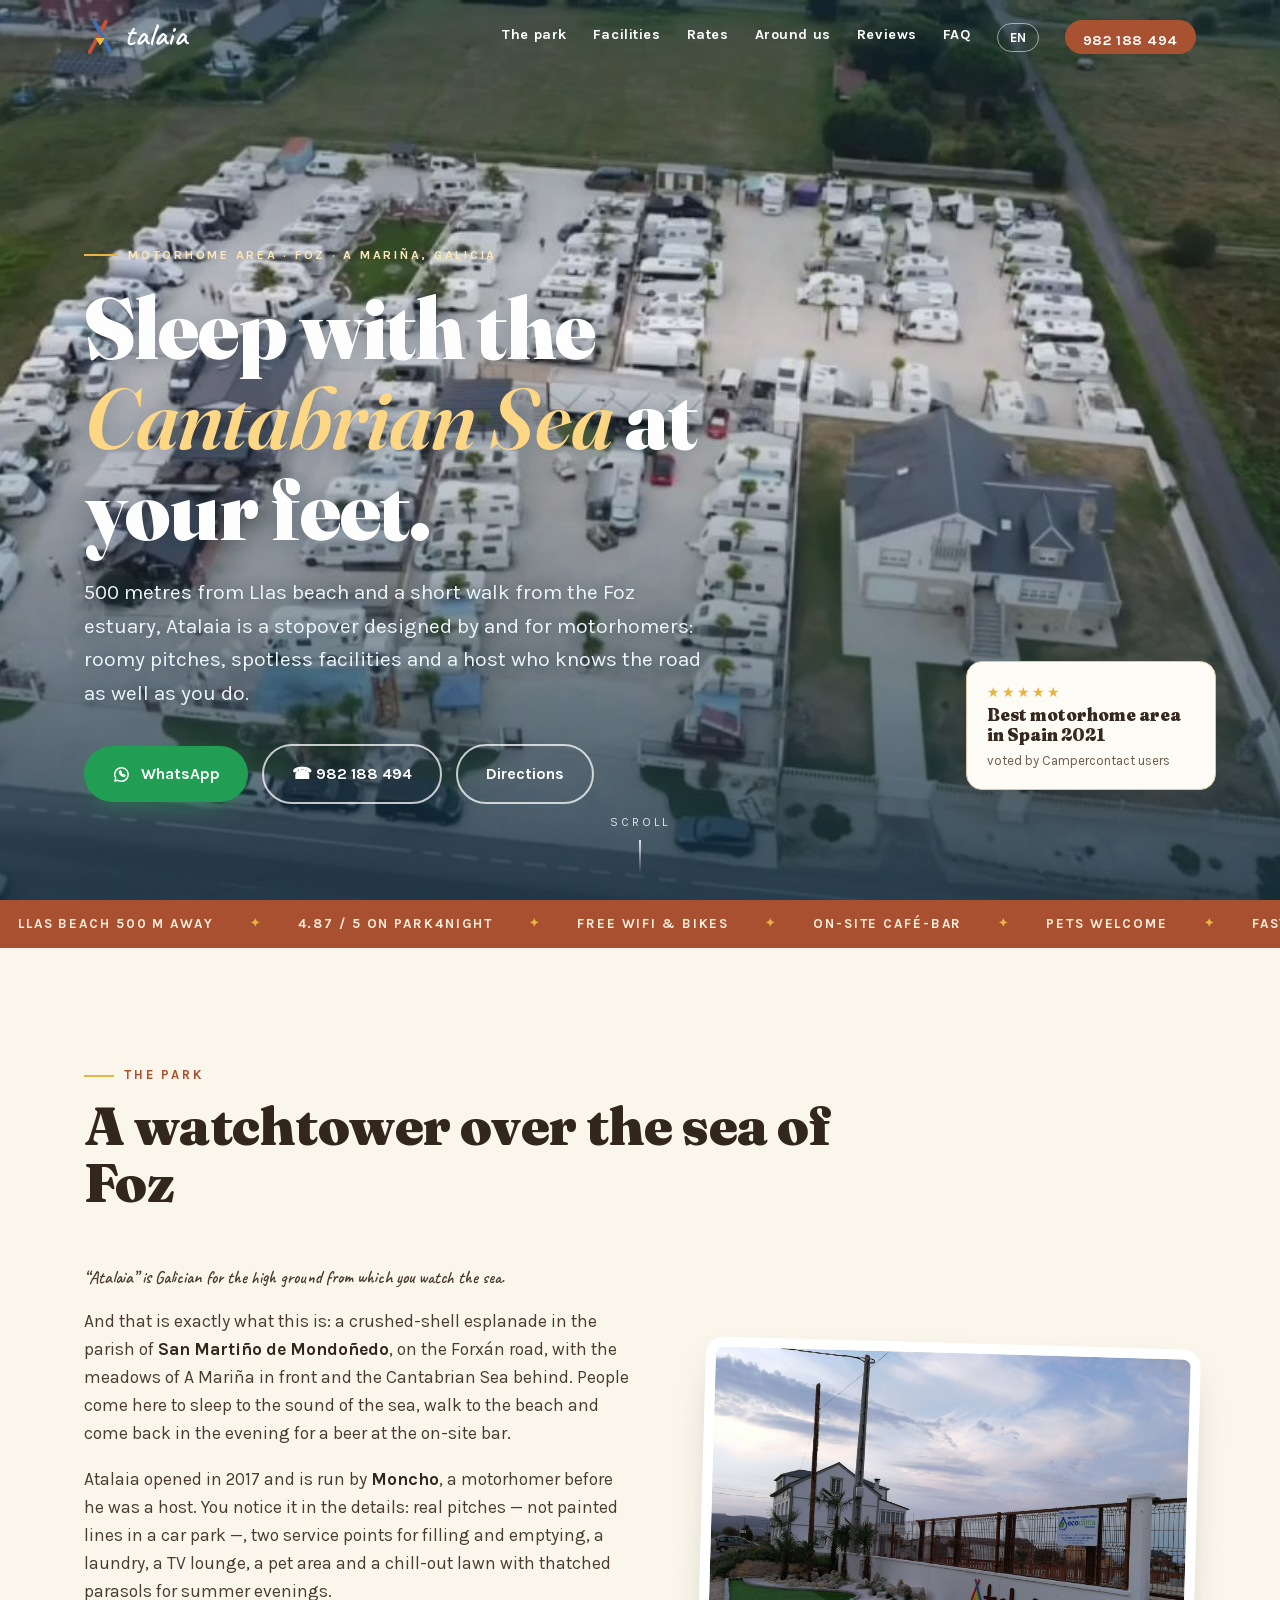
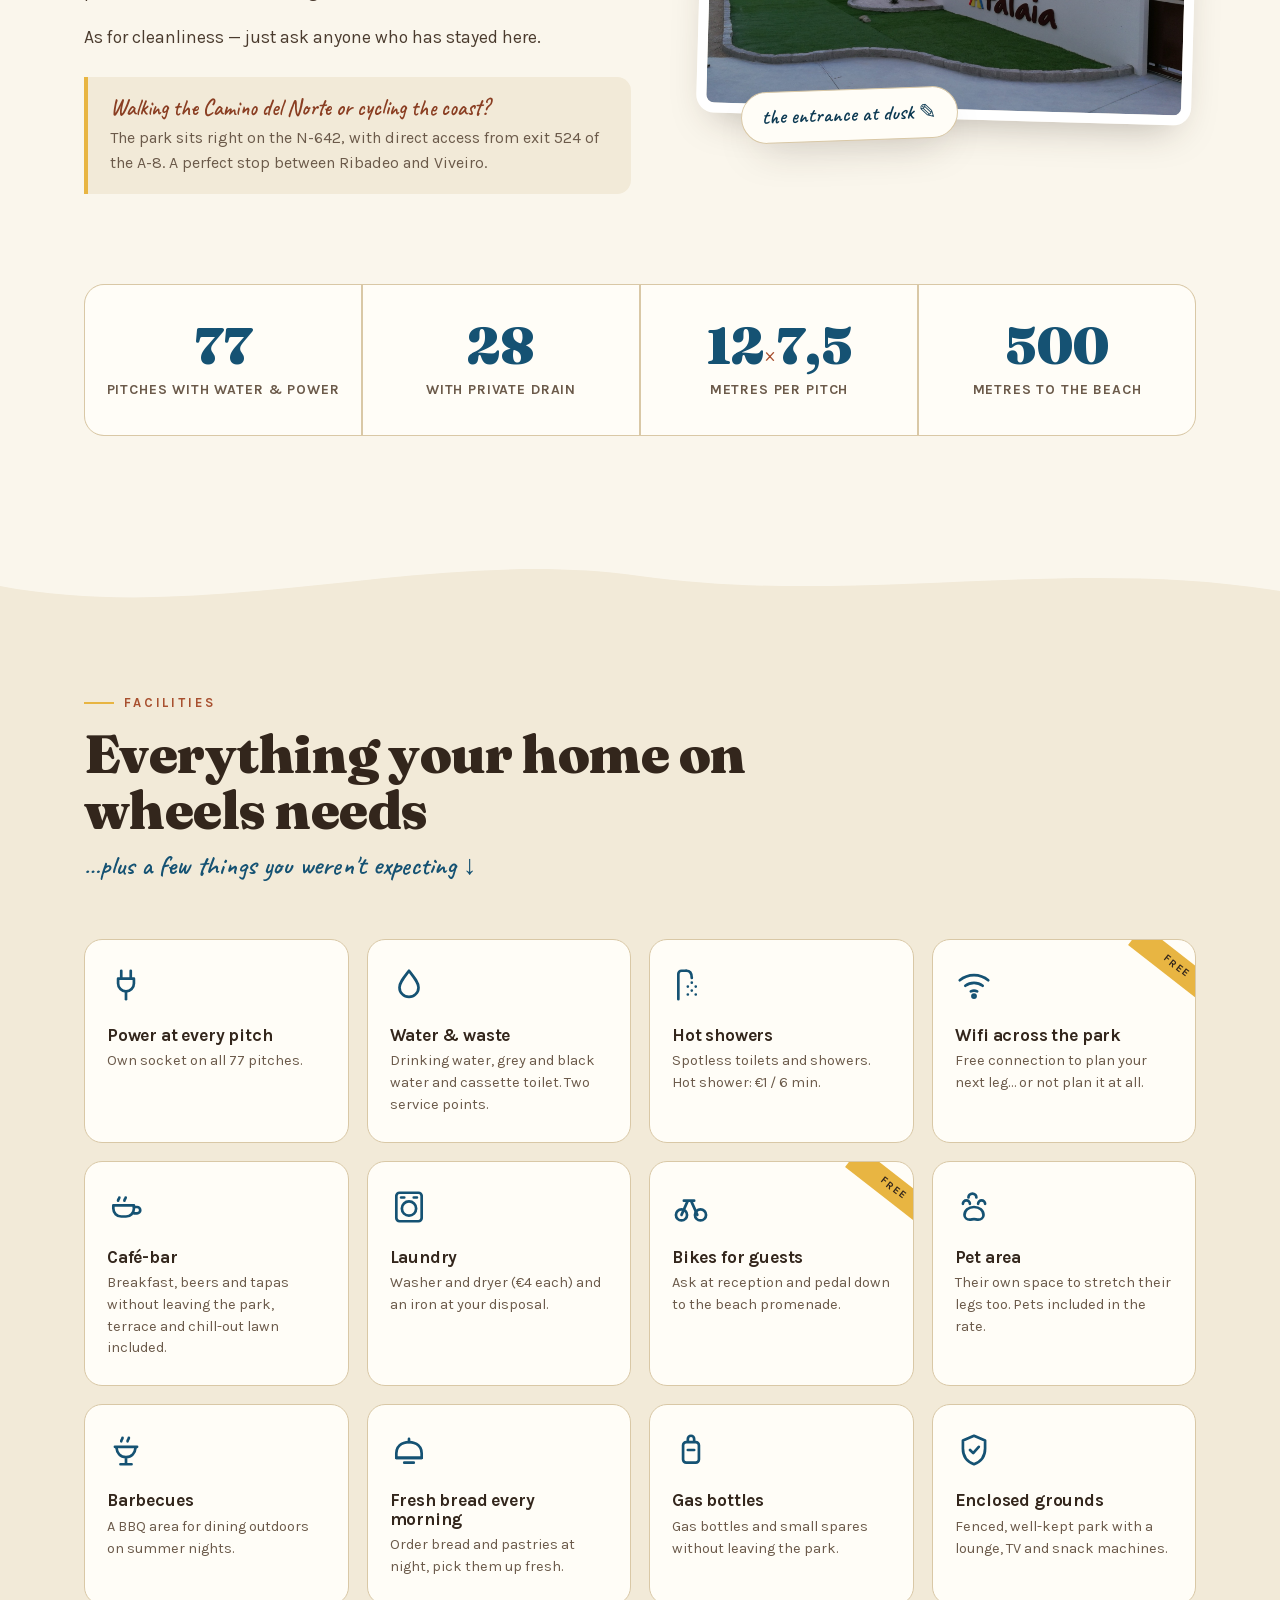
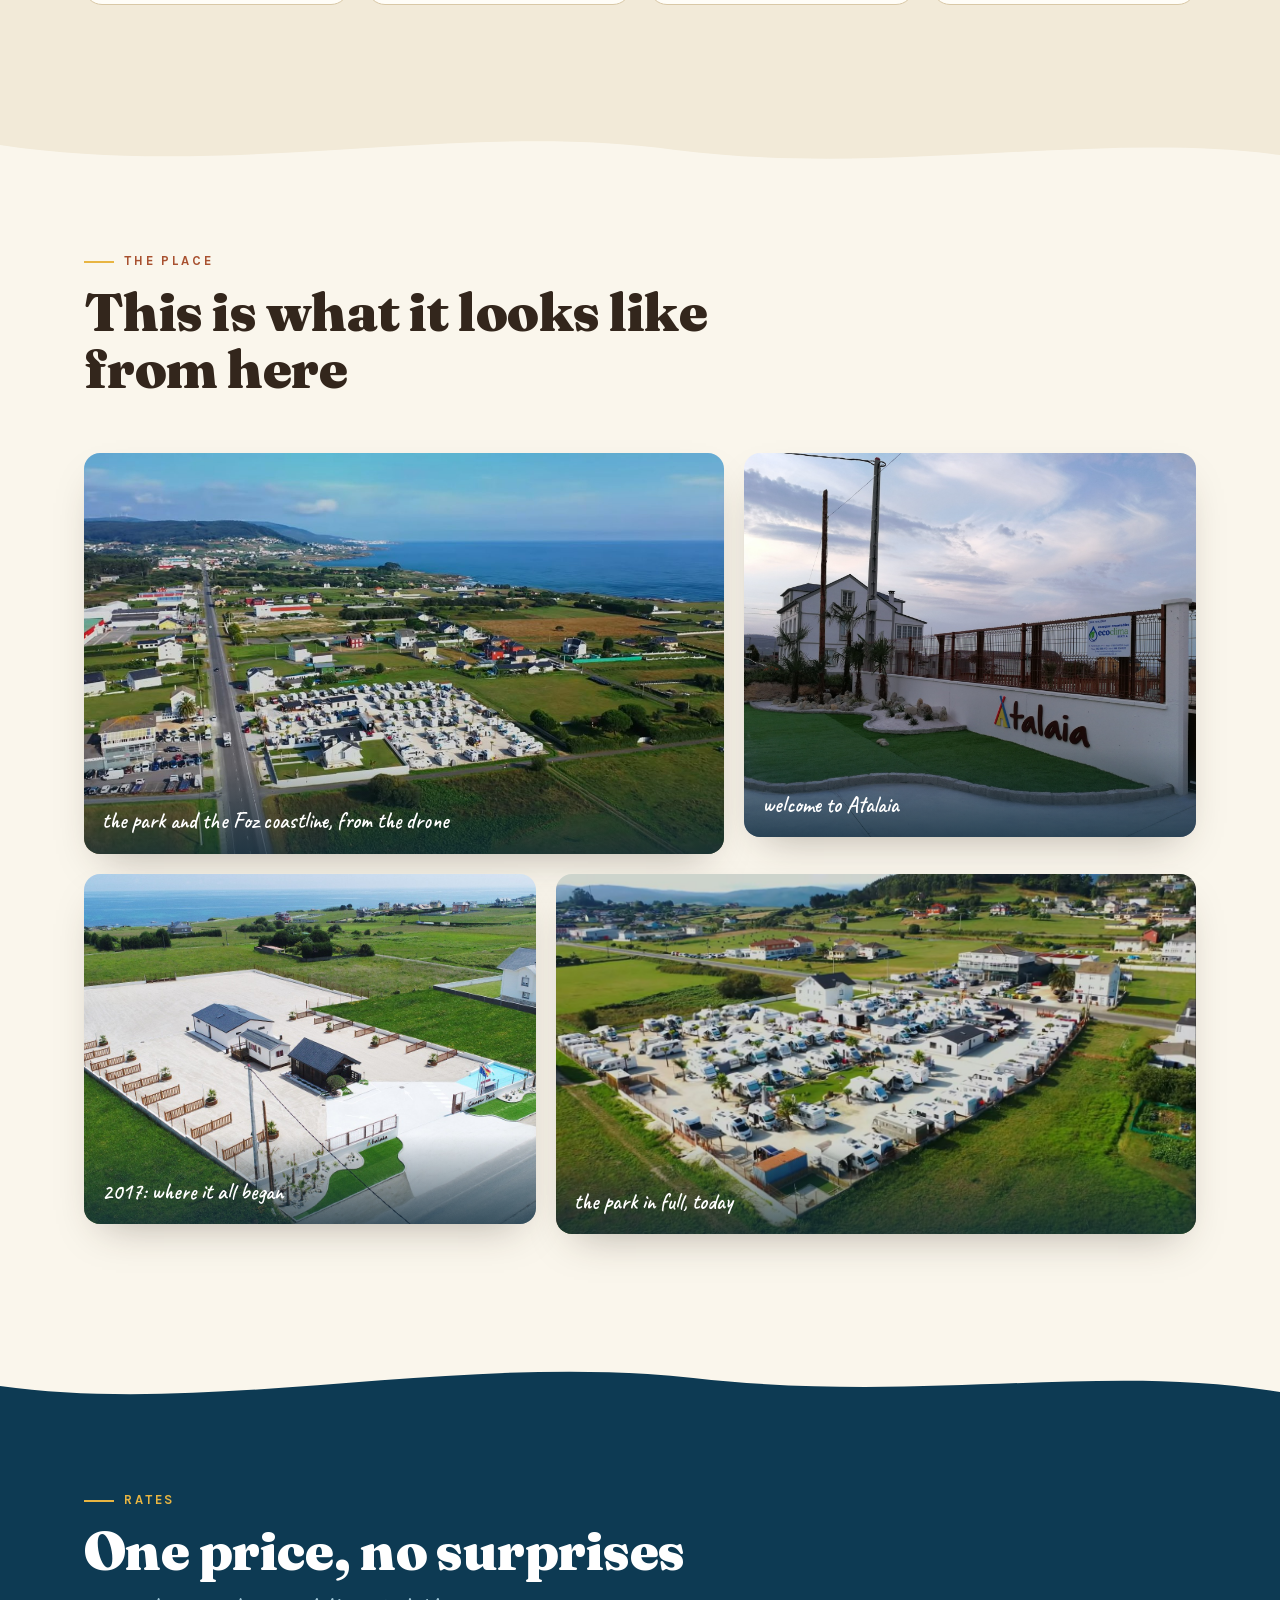
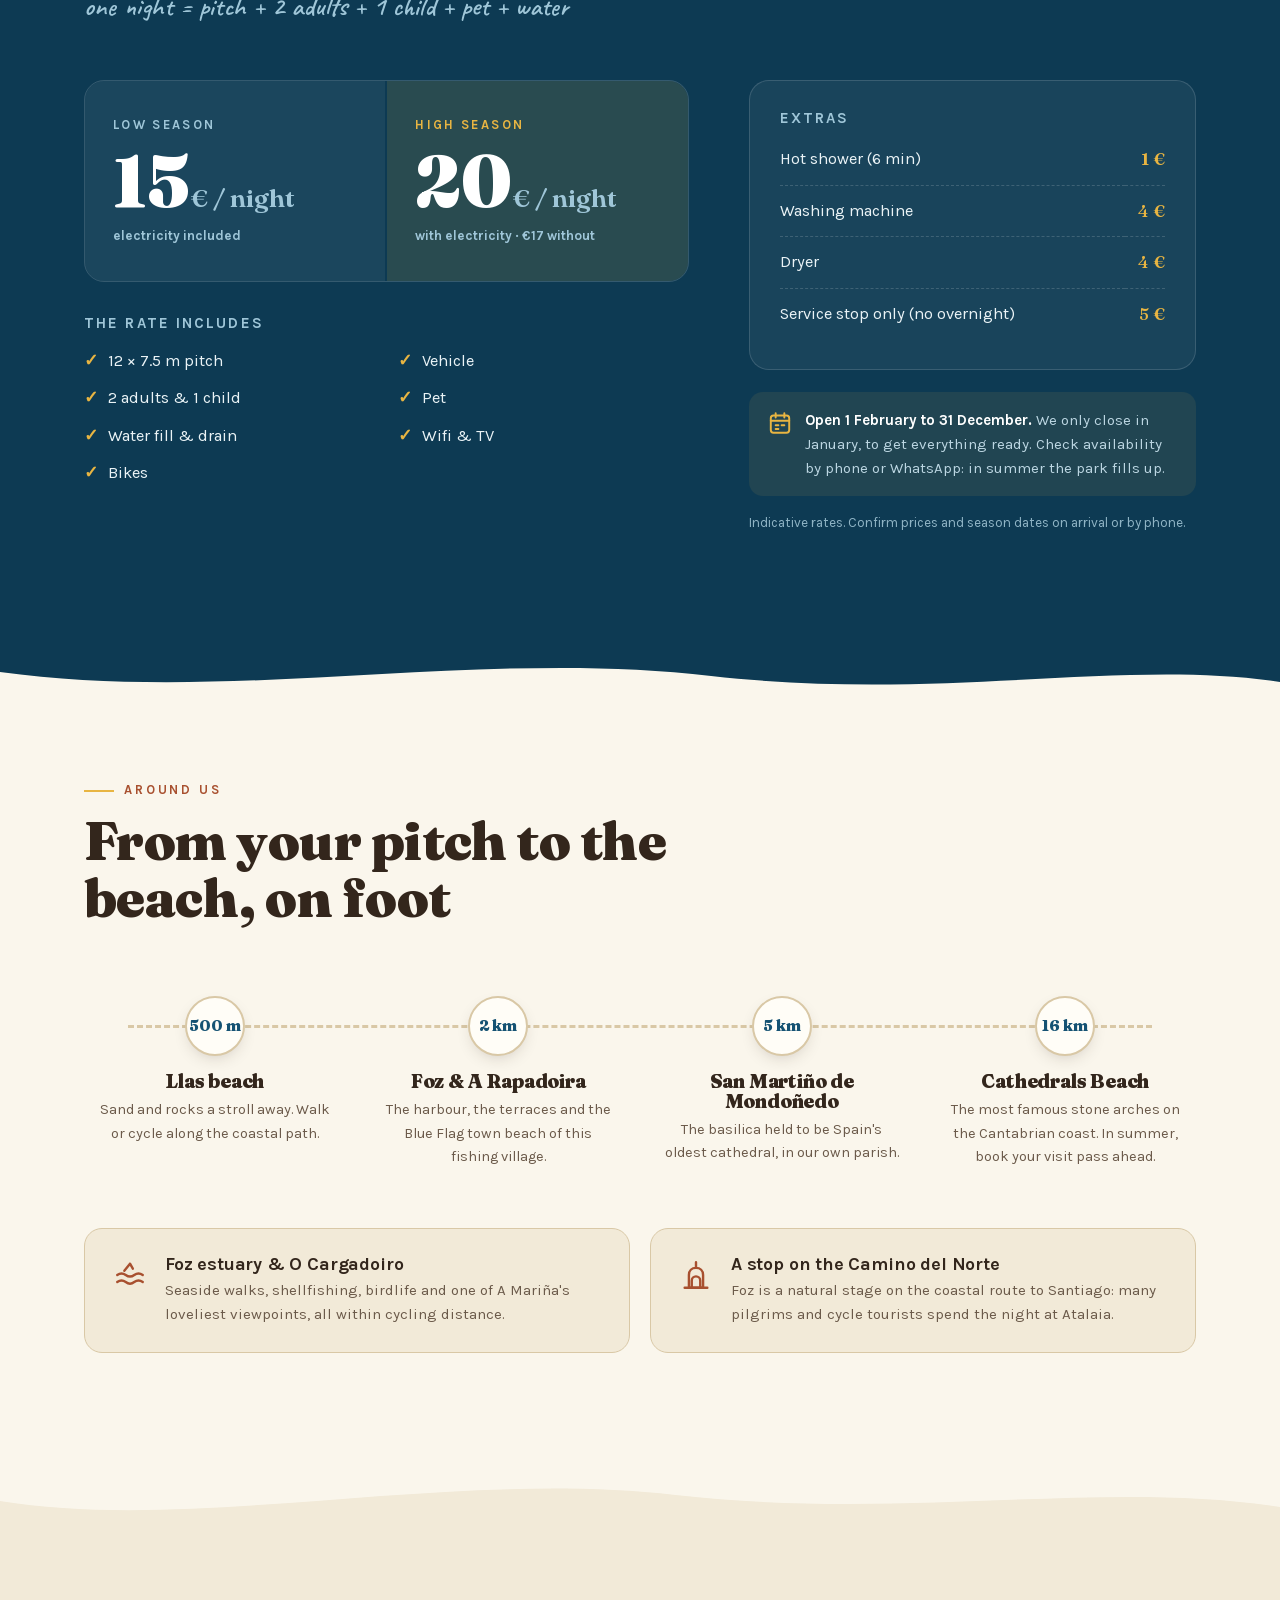
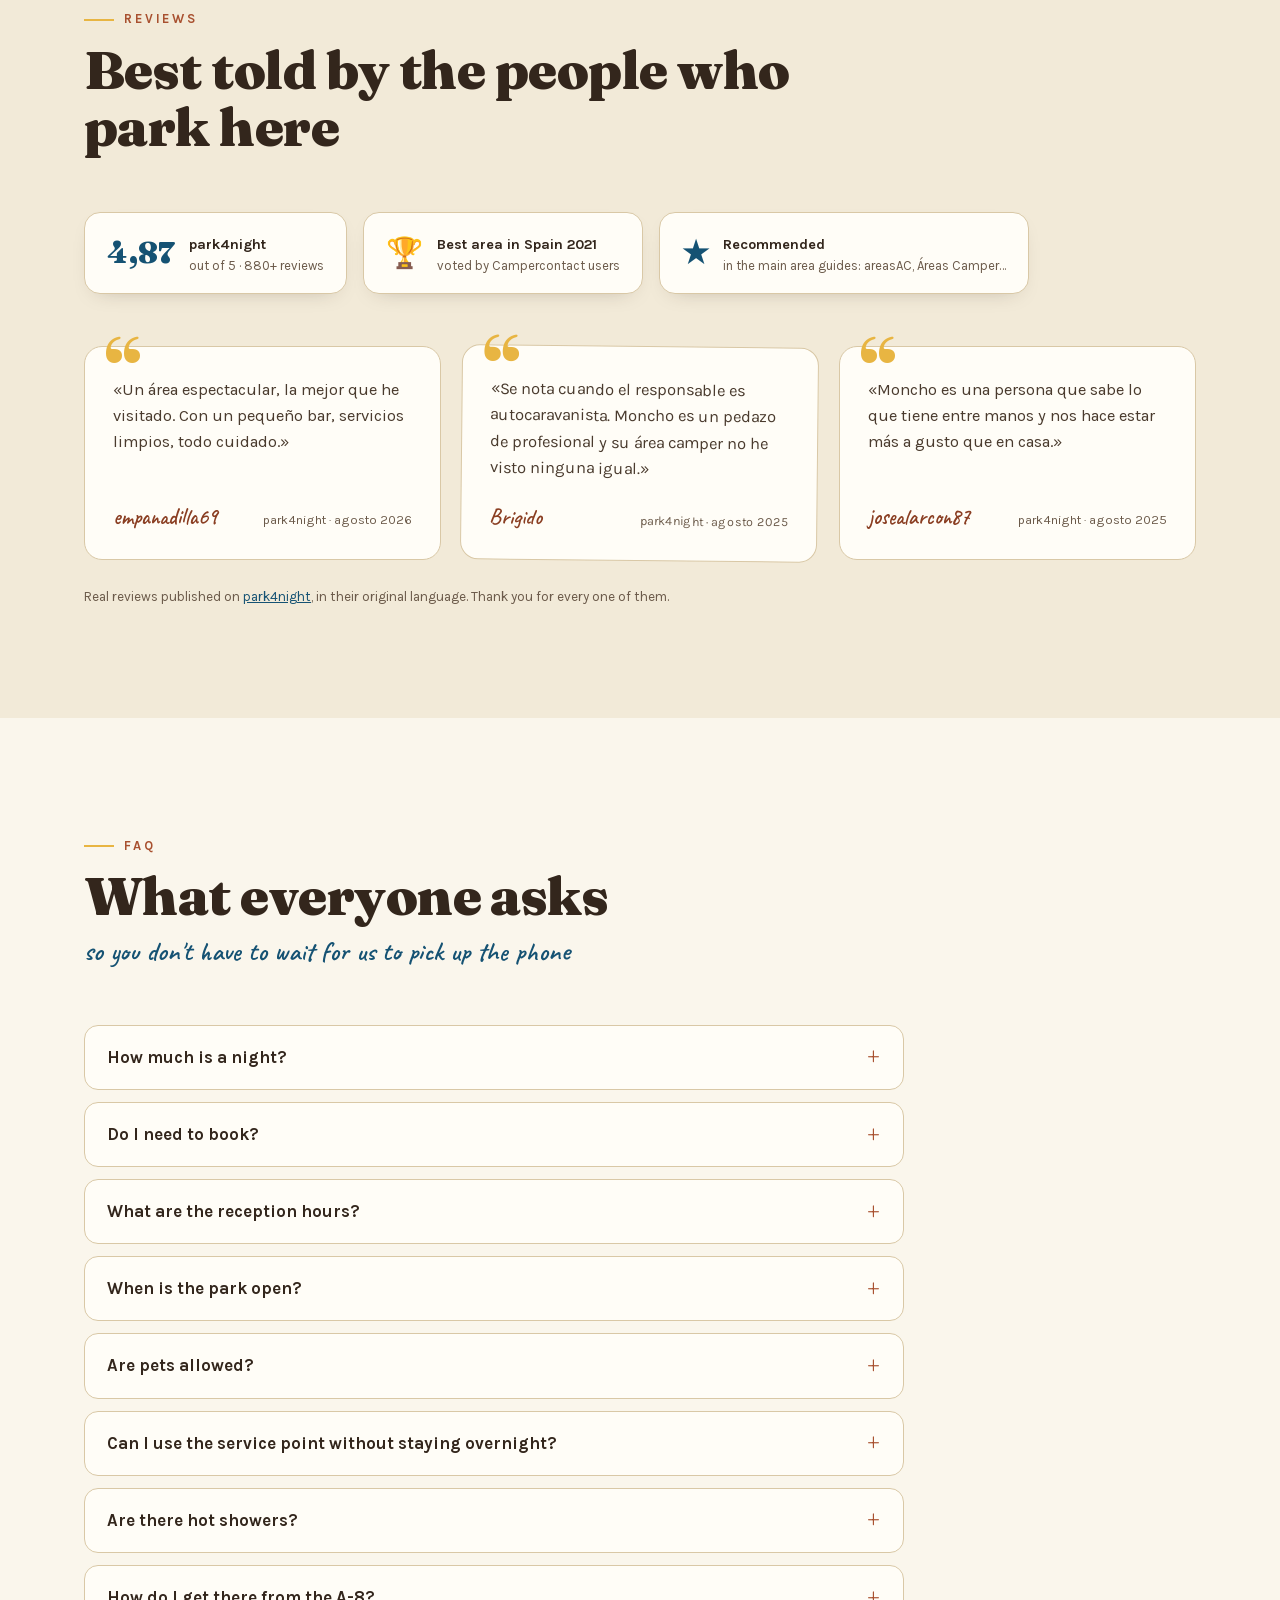
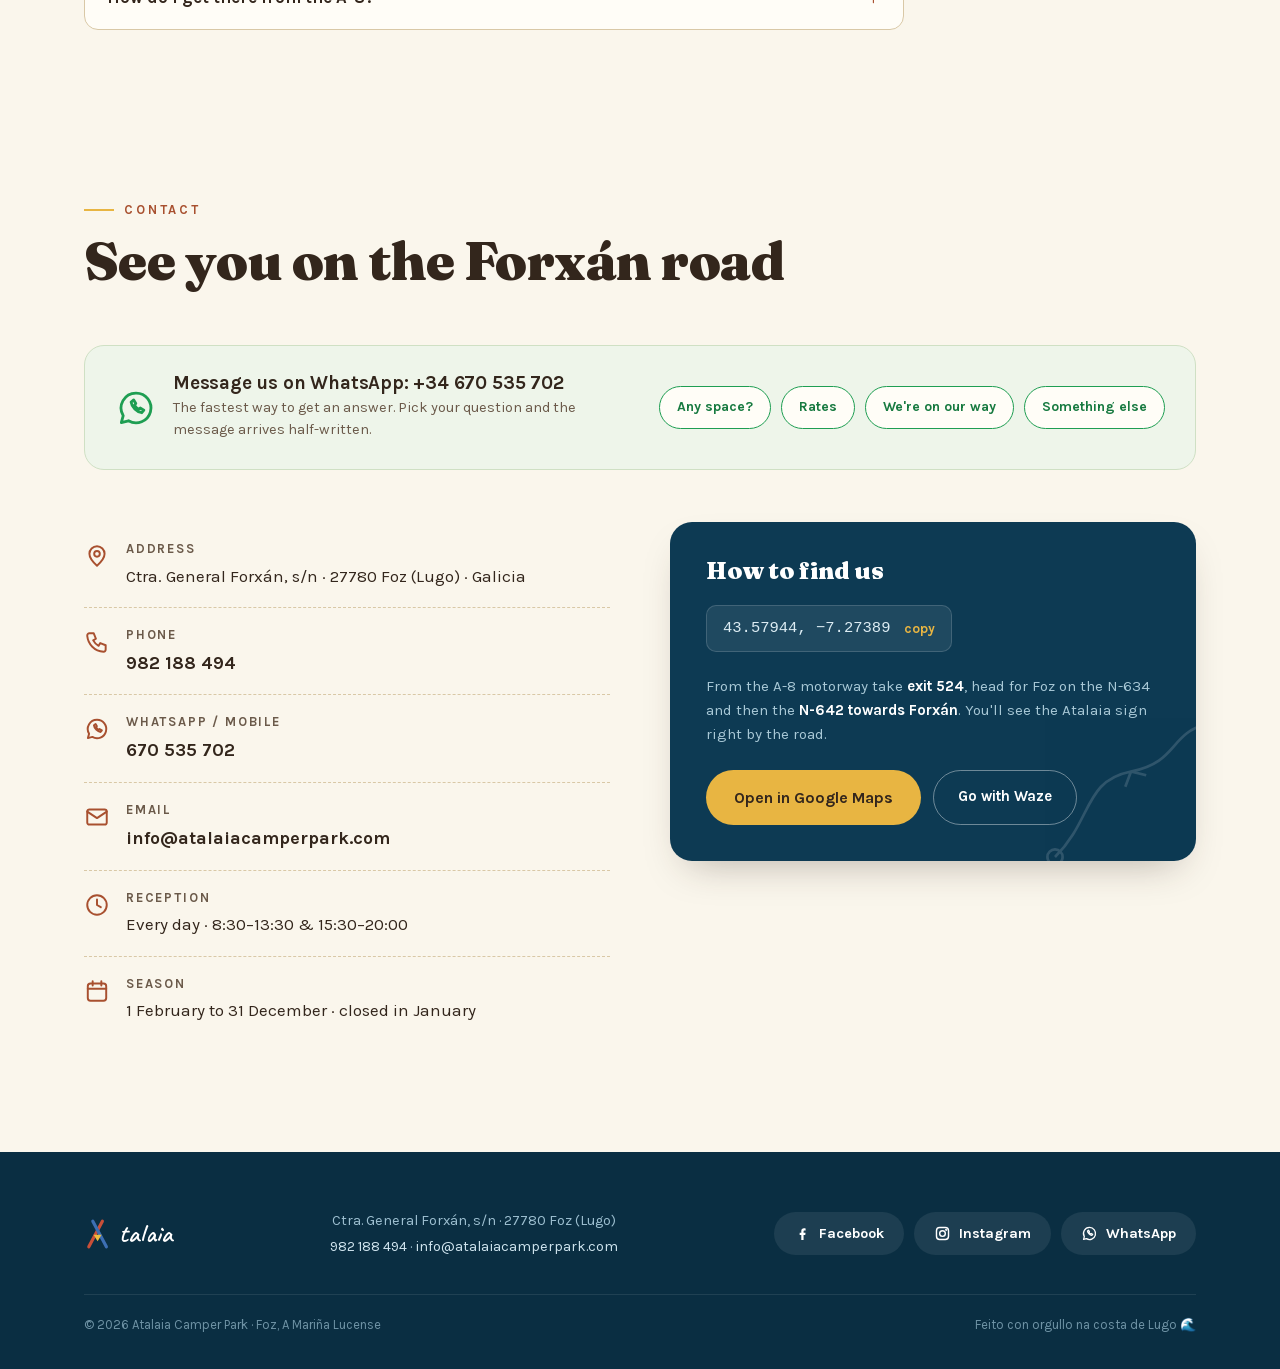
==== index.html @ 87e7c778 "Guarda anti-swap para capturas Co-Authored-By: Claude Fable 5 <noreply@anthropic.com>" ====
<!doctype html>
<html lang="es">
<head>
<meta charset="utf-8">
<meta name="robots" content="noindex, nofollow">
<meta name="viewport" content="width=device-width, initial-scale=1, viewport-fit=cover">
<title>Atalaia Camper Park · Área de autocaravanas en Foz (Lugo), Galicia</title>
<meta name="description" content="Área de autocaravanas a 500 m de la playa de Llas, en Foz (A Mariña, Lugo). 77 parcelas con agua y luz, wifi y bicis gratis, cafetería-bar, lavandería y mascotas bienvenidas. Desde 15 €/noche. Elegida mejor área de España 2021. Tel. 982 188 494 · WhatsApp 670 535 702.">
<link rel="canonical" href="https://atalaiacamperpark.com/">
<meta name="robots" content="index, follow, max-image-preview:large">
<meta name="theme-color" content="#0d3a53">
<meta name="geo.region" content="ES-LU">
<meta name="geo.placename" content="Foz, Lugo">
<meta name="geo.position" content="43.57944;-7.27389">
<meta name="ICBM" content="43.57944, -7.27389">
<meta property="og:url" content="https://atalaiacamperpark.com/">
<meta property="og:site_name" content="Atalaia Camper Park">
<meta property="og:locale" content="es_ES">
<meta property="og:title" content="Atalaia Camper Park · Área de autocaravanas en Foz, Galicia">
<meta property="og:description" content="Duerme con el Cantábrico a los pies. Playa de Llas a 500 m, parcelas amplias con agua y luz, cafetería-bar y anfitrión autocaravanista. Mejor área de España 2021.">
<meta property="og:image" content="https://atalaiacamperpark.com/img/area-costa.jpg">
<meta property="og:image:width" content="1600">
<meta property="og:image:height" content="738">
<meta property="og:type" content="website">
<meta name="twitter:card" content="summary_large_image">
<meta name="twitter:title" content="Atalaia Camper Park · Área de autocaravanas en Foz, Galicia">
<meta name="twitter:description" content="A 500 m de la playa de Llas. Mejor área de autocaravanas de España 2021. Desde 15 €/noche.">
<meta name="twitter:image" content="https://atalaiacamperpark.com/img/area-costa.jpg">
<link rel="preload" as="image" href="img/hero-foto.jpg" fetchpriority="high">
<link rel="icon" href='data:image/svg+xml,<svg xmlns="http://www.w3.org/2000/svg" viewBox="0 0 32 32"><path d="M6 28 L20 3" stroke="%23c94f38" stroke-width="3.4" stroke-linecap="round"/><path d="M26 28 L12 3" stroke="%233d6fb4" stroke-width="3.4" stroke-linecap="round"/><path d="M11.5 17 L20.5 17 L16 24 Z" fill="%23eebd3f"/></svg>'>
<link rel="stylesheet" href="fonts.css">
<script type="application/ld+json">
{
  "@context": "https://schema.org",
  "@graph": [
    {
      "@type": "Campground",
      "@id": "https://atalaiacamperpark.com/#campground",
      "name": "Atalaia Camper Park",
      "description": "Área de autocaravanas en Foz (Lugo), a 500 m de la playa de Llas. 77 parcelas con agua y electricidad, 28 con desagüe, cafetería-bar, lavandería, wifi y bicicletas gratis. Elegida mejor área de autocaravanas de España 2021 por los usuarios de Campercontact.",
      "telephone": "+34982188494",
      "email": "info@atalaiacamperpark.com",
      "url": "https://atalaiacamperpark.com/",
      "image": "https://atalaiacamperpark.com/img/area-costa.jpg",
      "priceRange": "15 € – 20 € / noche",
      "currenciesAccepted": "EUR",
      "foundingDate": "2017",
      "address": {
        "@type": "PostalAddress",
        "streetAddress": "Ctra. General Forxán, s/n",
        "addressLocality": "Foz",
        "addressRegion": "Lugo, Galicia",
        "postalCode": "27780",
        "addressCountry": "ES"
      },
      "geo": { "@type": "GeoCoordinates", "latitude": 43.57944, "longitude": -7.27389 },
      "hasMap": "https://www.google.com/maps/search/?api=1&query=43.57944,-7.27389",
      "sameAs": [
        "https://www.facebook.com/Atalaiacamperpark/",
        "https://www.instagram.com/atalaia_camper_park"
      ],
      "contactPoint": [
        { "@type": "ContactPoint", "telephone": "+34982188494", "contactType": "reservations", "availableLanguage": ["es", "gl"] },
        { "@type": "ContactPoint", "telephone": "+34670535702", "contactType": "customer service", "availableLanguage": ["es", "gl"] }
      ],
      "openingHoursSpecification": [
        { "@type": "OpeningHoursSpecification", "dayOfWeek": ["Monday","Tuesday","Wednesday","Thursday","Friday","Saturday","Sunday"], "opens": "08:30", "closes": "13:30" },
        { "@type": "OpeningHoursSpecification", "dayOfWeek": ["Monday","Tuesday","Wednesday","Thursday","Friday","Saturday","Sunday"], "opens": "15:30", "closes": "20:00" }
      ],
      "petsAllowed": true,
      "amenityFeature": [
        { "@type": "LocationFeatureSpecification", "name": "Electricidad en parcela", "value": true },
        { "@type": "LocationFeatureSpecification", "name": "Agua potable y vaciado de aguas grises y negras", "value": true },
        { "@type": "LocationFeatureSpecification", "name": "Duchas de agua caliente", "value": true },
        { "@type": "LocationFeatureSpecification", "name": "WiFi gratis", "value": true },
        { "@type": "LocationFeatureSpecification", "name": "Cafetería-bar", "value": true },
        { "@type": "LocationFeatureSpecification", "name": "Lavandería", "value": true },
        { "@type": "LocationFeatureSpecification", "name": "Bicicletas gratis", "value": true },
        { "@type": "LocationFeatureSpecification", "name": "Zona de mascotas", "value": true },
        { "@type": "LocationFeatureSpecification", "name": "Barbacoas", "value": true },
        { "@type": "LocationFeatureSpecification", "name": "Venta de gas", "value": true }
      ]
    },
    {
      "@type": "FAQPage",
      "@id": "https://atalaiacamperpark.com/#faq",
      "mainEntity": [
        {
          "@type": "Question",
          "name": "¿Cuánto cuesta la noche en Atalaia Camper Park?",
          "acceptedAnswer": { "@type": "Answer", "text": "15 € por noche en temporada baja, con electricidad incluida. En temporada alta, 17 € sin electricidad o 20 € con electricidad. El precio incluye parcela de 12 × 7,5 m, vehículo, 2 adultos, 1 niño, mascota, llenado y vaciado de aguas, wifi, TV y bicicletas." }
        },
        {
          "@type": "Question",
          "name": "¿Hace falta reservar?",
          "acceptedAnswer": { "@type": "Answer", "text": "Lo más rápido es consultar disponibilidad por WhatsApp (670 535 702) o por teléfono (982 188 494). En verano y puentes el área se llena." }
        },
        {
          "@type": "Question",
          "name": "¿Cuál es el horario de recepción?",
          "acceptedAnswer": { "@type": "Answer", "text": "Todos los días de 8:30 a 13:30 y de 15:30 a 20:00." }
        },
        {
          "@type": "Question",
          "name": "¿Cuándo está abierto el área?",
          "acceptedAnswer": { "@type": "Answer", "text": "Del 1 de febrero al 31 de diciembre. Solo cierra en enero." }
        },
        {
          "@type": "Question",
          "name": "¿Se admiten mascotas?",
          "acceptedAnswer": { "@type": "Answer", "text": "Sí. La mascota está incluida en la tarifa y el área cuenta con una zona propia para ellas." }
        },
        {
          "@type": "Question",
          "name": "¿Puedo llenar y vaciar aguas sin quedarme a dormir?",
          "acceptedAnswer": { "@type": "Answer", "text": "Sí, el cambio de aguas de paso cuesta 5 €." }
        },
        {
          "@type": "Question",
          "name": "¿Hay duchas de agua caliente?",
          "acceptedAnswer": { "@type": "Answer", "text": "Sí. Los baños están incluidos y la ducha de agua caliente cuesta 1 € por 6 minutos." }
        },
        {
          "@type": "Question",
          "name": "¿Cómo se llega desde la A-8?",
          "acceptedAnswer": { "@type": "Answer", "text": "Toma la salida 524 de la A-8, sigue hacia Foz por la N-634 y después la N-642 dirección Forxán. El área está a pie de carretera (GPS: 43.57944, -7.27389)." }
        }
      ]
    }
  ]
}
</script>
<style>
/* ============================================================
   ATALAIA CAMPER PARK — Foz · A Mariña Lucense
   Paleta tomada del propio recinto: arena de conchilla,
   valla de óxido, mar Cantábrico y el tipi rojo-azul-amarillo
   del rótulo de la entrada.
   ============================================================ */
:root{
  --sand-50:#faf6ec;
  --sand-100:#f2ead8;
  --sand-200:#e6d8bc;
  --sand-line:#d9c8a6;
  --ink:#33261c;
  --ink-soft:#6b5a4a;
  --rust:#a8502f;
  --rust-deep:#8a3e22;
  --sea:#155273;
  --sea-deep:#0d3a53;
  --sea-ink:#0a2e42;
  --sun:#e8b542;
  --grass:#5d7f47;
  --paper:#fffdf7;
  --shadow:0 18px 40px -18px rgba(51,38,28,.35);
  --f-display:"Fraunces", Georgia, serif;
  --f-body:"Karla", "Helvetica Neue", sans-serif;
  --f-hand:"Caveat", cursive;
}
*{margin:0;padding:0;box-sizing:border-box}
html{scroll-behavior:smooth}
body{
  font-family:var(--f-body);
  color:var(--ink);
  background:var(--sand-50);
  line-height:1.6;
  font-size:17px;
  overflow-x:hidden;
}
::selection{background:var(--sun);color:var(--ink)}
img{max-width:100%;height:auto;display:block}
a{color:var(--rust)}
h1,h2,h3{font-family:var(--f-display);line-height:1.05;font-weight:900;letter-spacing:-.01em}

/* grano sutil sobre toda la página */
body::after{
  content:"";position:fixed;inset:0;pointer-events:none;z-index:2000;opacity:.045;
  background-image:url('data:image/svg+xml,<svg xmlns="http://www.w3.org/2000/svg" width="180" height="180"><filter id="n"><feTurbulence type="fractalNoise" baseFrequency=".9" numOctaves="2"/></filter><rect width="180" height="180" filter="url(%23n)" opacity="1"/></svg>');
}

.wrap{max-width:1160px;margin:0 auto;padding:0 24px}

/* ---------- animaciones de aparición ---------- */
.reveal{opacity:0;transform:translateY(26px)}
.reveal.in{opacity:1;transform:none;transition:opacity .8s cubic-bezier(.2,.65,.3,1),transform .8s cubic-bezier(.2,.65,.3,1);transition-delay:var(--d,0s)}
@media (prefers-reduced-motion: reduce){
  .reveal{opacity:1;transform:none}
  *{animation-duration:.01s !important;animation-iteration-count:1 !important}
}

/* ---------- navegación ---------- */
.nav{
  position:fixed;top:0;left:0;right:0;z-index:100;
  padding:18px 0;transition:background .35s,box-shadow .35s,padding .35s;
}
.nav.solid{background:rgba(250,246,236,.94);backdrop-filter:blur(10px);box-shadow:0 1px 0 var(--sand-line);padding:10px 0}
.nav .wrap{display:flex;align-items:center;gap:28px}
.brand{display:flex;align-items:center;gap:8px;text-decoration:none;flex-shrink:0}
.brand svg{height:38px;width:auto}
.brand .word{font-family:var(--f-hand);font-weight:600;font-size:30px;color:#fff;letter-spacing:.01em;transition:color .35s;line-height:1;transform:translateY(-2px)}
.nav.solid .brand .word{color:var(--rust-deep)}
.nav-links{display:flex;gap:26px;margin-left:auto;align-items:center}
.nav-links a{
  color:#fff;text-decoration:none;font-weight:700;font-size:14.5px;letter-spacing:.04em;
  border-bottom:2px solid transparent;padding-bottom:2px;transition:color .35s,border-color .2s;
}
.nav.solid .nav-links a{color:var(--ink)}
.nav-links a:hover{border-color:var(--sun)}
.nav-tel{
  background:var(--rust);color:#fff !important;padding:9px 18px;border-radius:999px;
  border:none !important;transition:background .2s,transform .2s;
}
.nav-tel:hover{background:var(--rust-deep);transform:translateY(-1px)}
.burger{display:none;margin-left:auto;background:none;border:0;cursor:pointer;padding:6px;z-index:130}
.burger span{display:block;width:26px;height:3px;border-radius:2px;background:#fff;margin:5px 0;transition:transform .3s,opacity .3s,background .35s}
.nav.solid .burger span{background:var(--ink)}
@media (max-width:1050px){
  .nav-links{
    position:fixed;inset:0;flex-direction:column;justify-content:center;gap:30px;
    background:var(--sea-ink);transform:translateX(100%);transition:transform .4s cubic-bezier(.7,0,.3,1);
  }
  .nav-links a{color:#fff !important;font-size:22px}
  body.menu-open .nav-links{transform:none}
  body.menu-open .burger span{background:#fff}
  body.menu-open .burger span:nth-child(1){transform:translateY(8px) rotate(45deg)}
  body.menu-open .burger span:nth-child(2){opacity:0}
  body.menu-open .burger span:nth-child(3){transform:translateY(-8px) rotate(-45deg)}
  .burger{display:block}
}

/* ---------- hero ---------- */
.hero{position:relative;min-height:100svh;display:flex;align-items:flex-end;isolation:isolate;overflow:hidden}
.hero-bg{position:absolute;inset:0;z-index:-2}
.hero-bg img{width:100%;height:100%;object-fit:cover;animation:kenburns 22s ease-out both}
@keyframes kenburns{from{transform:scale(1.14) translateY(-1.5%)}to{transform:scale(1)}}
.hero-vid{position:absolute;inset:0;width:100%;height:100%;object-fit:cover}
.hero::before{
  content:"";position:absolute;inset:0;z-index:-1;
  background:linear-gradient(180deg,rgba(10,46,66,.42) 0%,rgba(10,46,66,.06) 38%,rgba(13,42,58,.78) 100%);
}
.hero-inner{width:100%;padding:120px 24px 96px}
.kicker{
  display:inline-flex;align-items:center;gap:10px;color:#ffe9b8;font-weight:700;
  letter-spacing:.22em;text-transform:uppercase;font-size:12.5px;margin-bottom:18px;
}
.kicker::before{content:"";width:34px;height:2px;background:var(--sun)}
.hero h1{
  color:#fff;font-size:clamp(42px,7.2vw,86px);max-width:11.5ch;
  text-shadow:0 3px 30px rgba(10,40,60,.45);
}
.hero h1 em{font-style:italic;font-weight:600;color:#ffd884}
.hero p.lead{
  color:#eef6f9;font-size:clamp(17px,2vw,21px);max-width:52ch;margin:22px 0 34px;
  text-shadow:0 1px 14px rgba(10,40,60,.5);
}
.hero-ctas{display:flex;gap:14px;flex-wrap:wrap;align-items:center}
.btn{
  display:inline-flex;align-items:center;gap:10px;text-decoration:none;font-weight:700;
  padding:15px 28px;border-radius:999px;font-size:16px;transition:transform .2s,background .2s,box-shadow .2s;
}
.btn-sun{background:var(--sun);color:var(--ink);box-shadow:0 10px 26px -10px rgba(232,181,66,.7)}
.btn-sun:hover{transform:translateY(-2px);background:#f2c356}
.btn-ghost{border:2px solid rgba(255,255,255,.75);color:#fff}
.btn-ghost:hover{background:rgba(255,255,255,.14);transform:translateY(-2px)}
.hero-award{
  position:absolute;right:5%;bottom:110px;z-index:5;
  background:var(--paper);border-radius:16px;padding:16px 20px;box-shadow:var(--shadow);
  transform:rotate(2.5deg);max-width:250px;border:1px solid var(--sand-line);
}
.hero-award b{font-family:var(--f-display);font-weight:900;font-size:17px;display:block;line-height:1.2}
.hero-award small{color:var(--ink-soft);font-size:13px}
.hero-award .stars{color:var(--sun);letter-spacing:2px;font-size:14px}
@media (max-width:820px){.hero-award{display:none}}
.scroll-hint{
  position:absolute;left:50%;bottom:26px;transform:translateX(-50%);
  color:#fff;font-size:12px;letter-spacing:.25em;text-transform:uppercase;opacity:.85;
  display:flex;flex-direction:column;align-items:center;gap:8px;text-decoration:none;
}
.scroll-hint::after{content:"";width:1.5px;height:34px;background:linear-gradient(#fff,transparent);animation:drip 1.8s ease-in-out infinite}
@keyframes drip{0%{transform:scaleY(.2);transform-origin:top}55%{transform:scaleY(1);transform-origin:top}56%{transform-origin:bottom}100%{transform:scaleY(.15);transform-origin:bottom}}

/* ---------- cinta marquesina ---------- */
.ticker{background:var(--rust);color:#fbeedd;overflow:hidden;padding:13px 0;position:relative;z-index:6}
.ticker-track{display:flex;gap:0;width:max-content;animation:ticker 32s linear infinite}
.ticker:hover .ticker-track{animation-play-state:paused}
.ticker span{white-space:nowrap;font-weight:700;letter-spacing:.14em;text-transform:uppercase;font-size:13.5px;padding:0 18px;display:inline-flex;align-items:center;gap:36px}
.ticker span::after{content:"✦";color:var(--sun);font-size:12px}
@keyframes ticker{to{transform:translateX(-50%)}}

/* ---------- secciones ---------- */
section{position:relative}
.sec{padding:110px 0}
.sec-head{margin-bottom:56px;position:relative}
.overline{color:var(--rust);font-weight:800;letter-spacing:.22em;text-transform:uppercase;font-size:13px;display:inline-flex;align-items:center;gap:10px}
.overline::before{content:"";width:30px;height:2px;background:var(--sun)}
.sec-head h2{font-size:clamp(32px,4.6vw,54px);margin-top:12px;max-width:20ch}
.hand{font-family:var(--f-hand);font-weight:600;color:var(--sea);font-size:clamp(20px,2.4vw,27px);line-height:1.25}

/* ---------- el área ---------- */
.area-grid{display:grid;grid-template-columns:1.05fr .95fr;gap:70px;align-items:center}
@media (max-width:900px){.area-grid{grid-template-columns:1fr;gap:48px}}
.area-copy p{margin-bottom:18px;color:#4a3b2e;font-size:17.5px}
.area-copy p b{color:var(--ink)}
.area-note{
  margin-top:26px;padding:18px 22px;background:var(--sand-100);border-left:4px solid var(--sun);
  border-radius:0 14px 14px 0;font-size:16px;color:var(--ink-soft);
}
.area-note .hand{font-size:22px;display:block;margin-bottom:2px;color:var(--rust-deep)}
.area-photo{position:relative}
.area-photo .ph-main{
  border-radius:18px;box-shadow:var(--shadow);transform:rotate(1.6deg);
  border:10px solid #fff;transition:transform .5s cubic-bezier(.2,.65,.3,1);
}
.area-photo:hover .ph-main{transform:rotate(.4deg) scale(1.015)}
.area-photo .ph-caption{
  position:absolute;bottom:-22px;left:8%;background:var(--paper);padding:8px 20px;border-radius:999px;
  font-family:var(--f-hand);font-size:21px;color:var(--sea-deep);box-shadow:var(--shadow);
  transform:rotate(-2deg);border:1px solid var(--sand-line);
}
.stats{display:grid;grid-template-columns:repeat(4,1fr);gap:2px;margin-top:90px;background:var(--sand-line);border-radius:20px;overflow:hidden;border:1px solid var(--sand-line)}
@media (max-width:760px){.stats{grid-template-columns:repeat(2,1fr)}}
.stat{background:var(--paper);padding:34px 20px;text-align:center;transition:background .3s}
.stat:hover{background:#fff}
.stat .num{font-family:var(--f-display);font-weight:900;font-size:clamp(36px,4.5vw,52px);color:var(--sea);line-height:1}
.stat .num sub{font-size:.45em;font-weight:600;color:var(--rust);vertical-align:baseline}
.stat .lbl{margin-top:8px;font-size:14px;font-weight:700;letter-spacing:.06em;text-transform:uppercase;color:var(--ink-soft)}

/* ---------- servicios ---------- */
.sec-servicios{background:var(--sand-100)}
.svc-grid{display:grid;grid-template-columns:repeat(4,1fr);gap:18px}
@media (max-width:980px){.svc-grid{grid-template-columns:repeat(3,1fr)}}
@media (max-width:680px){.svc-grid{grid-template-columns:repeat(2,1fr)}}
.svc{
  background:var(--paper);border:1px solid var(--sand-line);border-radius:18px;padding:26px 22px;
  transition:transform .3s cubic-bezier(.2,.65,.3,1),box-shadow .3s;position:relative;overflow:hidden;
}
.svc:hover{transform:translateY(-5px) rotate(-.4deg);box-shadow:var(--shadow)}
.svc svg{width:38px;height:38px;stroke:var(--sea);stroke-width:1.7;fill:none;stroke-linecap:round;stroke-linejoin:round;margin-bottom:14px}
.svc:hover svg{stroke:var(--rust)}
.svc h3{font-size:17.5px;font-weight:600;font-family:var(--f-body);font-weight:800;margin-bottom:6px}
.svc p{font-size:14.5px;color:var(--ink-soft);line-height:1.5}
.svc .free{
  position:absolute;top:14px;right:-32px;background:var(--sun);color:var(--ink);font-size:10.5px;
  font-weight:800;letter-spacing:.12em;padding:4px 36px;transform:rotate(38deg);text-transform:uppercase;
}

/* ---------- galería ---------- */
.gal-grid{display:grid;grid-template-columns:repeat(12,1fr);gap:20px}
.gal-item{position:relative;border-radius:16px;overflow:hidden;cursor:zoom-in;box-shadow:var(--shadow)}
.gal-item img{width:100%;height:100%;object-fit:cover;transition:transform .8s cubic-bezier(.2,.65,.3,1)}
.gal-item:hover img{transform:scale(1.06)}
.gal-item figcaption{
  position:absolute;left:0;right:0;bottom:0;padding:40px 18px 14px;color:#fff;
  font-family:var(--f-hand);font-size:22px;
  background:linear-gradient(transparent,rgba(13,42,58,.72));
}
.g1{grid-column:span 7;aspect-ratio:16/10}
.g2{grid-column:span 5;aspect-ratio:4/3.4}
.g3{grid-column:span 5;aspect-ratio:4/3.1}
.g4{grid-column:span 7;aspect-ratio:16/9}
@media (max-width:720px){.g1,.g2,.g3,.g4{grid-column:span 12;aspect-ratio:16/10}}
dialog.lightbox{border:0;background:rgba(20,14,9,.92);max-width:100vw;max-height:100vh;width:100vw;height:100vh;display:grid;place-items:center;padding:4vmin}
dialog.lightbox:not([open]){display:none}
dialog.lightbox img{max-width:92vw;max-height:86vh;border-radius:10px;box-shadow:0 30px 80px rgba(0,0,0,.5)}
dialog.lightbox::backdrop{background:transparent}
.lb-close{position:fixed;top:20px;right:24px;background:none;border:0;color:#fff;font-size:38px;cursor:pointer;line-height:1}

/* ---------- tarifas ---------- */
.sec-tarifas{background:var(--sea-deep);color:#eaf3f6}
.sec-tarifas .overline{color:var(--sun)}
.sec-tarifas .sec-head h2{color:#fff}
.sec-tarifas .hand{color:#9fc6d8}
.tarifa-grid{display:grid;grid-template-columns:1.15fr .85fr;gap:60px;align-items:start}
@media (max-width:900px){.tarifa-grid{grid-template-columns:1fr;gap:44px}}
.precios{display:flex;gap:2px;border-radius:20px;overflow:hidden;border:1px solid rgba(255,255,255,.16)}
.precio{flex:1;padding:34px 28px;background:rgba(255,255,255,.06)}
.precio.alta{background:rgba(232,181,66,.13)}
.precio .temp{font-size:13px;font-weight:800;letter-spacing:.18em;text-transform:uppercase;color:#9fc6d8}
.precio.alta .temp{color:var(--sun)}
.precio .eur{font-family:var(--f-display);font-weight:900;font-size:clamp(52px,6vw,72px);line-height:1;color:#fff;margin:10px 0 2px}
.precio .eur small{font-size:.35em;font-weight:600;color:#9fc6d8}
.precio .elec{margin-top:8px;font-size:13.5px;font-weight:700;color:#9fc6d8}
.incluye{margin-top:34px}
.incluye h3{font-family:var(--f-body);font-weight:800;font-size:15px;letter-spacing:.14em;text-transform:uppercase;color:#9fc6d8;margin-bottom:16px}
.incluye ul{list-style:none;display:grid;grid-template-columns:1fr 1fr;gap:11px 24px}
@media (max-width:560px){.incluye ul{grid-template-columns:1fr}}
.incluye li{display:flex;gap:10px;align-items:baseline;font-size:16.5px}
.incluye li::before{content:"✓";color:var(--sun);font-weight:800}
.extras{background:rgba(255,255,255,.05);border:1px solid rgba(255,255,255,.14);border-radius:20px;padding:30px}
.extras h3{font-family:var(--f-body);font-weight:800;font-size:15px;letter-spacing:.14em;text-transform:uppercase;color:#9fc6d8;margin-bottom:8px}
.extras table{width:100%;border-collapse:collapse;font-size:16.5px}
.extras td{padding:12px 0;border-bottom:1px dashed rgba(255,255,255,.16)}
.extras tr:last-child td{border:0}
.extras td:last-child{text-align:right;font-family:var(--f-display);font-weight:600;color:var(--sun);white-space:nowrap}
.temporada{
  margin-top:22px;display:flex;gap:12px;align-items:flex-start;font-size:15px;color:#bcd6e2;
  background:rgba(232,181,66,.09);border-radius:14px;padding:16px 18px;
}
.temporada b{color:#fff}
.nota-tarifa{margin-top:16px;font-size:13.5px;color:#8fb4c5}

/* ---------- entorno ---------- */
.ruta{position:relative;margin:70px 0 54px}
.ruta-line{position:absolute;top:29px;left:4%;right:4%;border-top:3px dashed var(--sand-line);z-index:0}
.ruta-stops{display:grid;grid-template-columns:repeat(4,1fr);gap:22px;position:relative;z-index:1}
@media (max-width:860px){
  .ruta-line{display:none}
  .ruta-stops{grid-template-columns:1fr 1fr}
}
@media (max-width:540px){.ruta-stops{grid-template-columns:1fr}}
.stop{text-align:center}
.stop .pin{
  width:60px;height:60px;margin:0 auto 16px;border-radius:50%;background:var(--paper);
  border:2px solid var(--sand-line);display:grid;place-items:center;
  font-family:var(--f-display);font-weight:900;color:var(--sea);font-size:15px;
  box-shadow:0 6px 18px -8px rgba(51,38,28,.3);transition:transform .3s,border-color .3s;
}
.stop:hover .pin{transform:translateY(-4px) scale(1.06);border-color:var(--sun)}
.stop h3{font-size:19px;margin-bottom:6px}
.stop p{font-size:14.5px;color:var(--ink-soft);max-width:26ch;margin:0 auto}
.entorno-extra{
  display:grid;grid-template-columns:1fr 1fr;gap:20px;margin-top:60px;
}
@media (max-width:760px){.entorno-extra{grid-template-columns:1fr}}
.ent-card{
  background:var(--sand-100);border-radius:18px;padding:26px 28px;border:1px solid var(--sand-line);
  display:flex;gap:18px;align-items:flex-start;
}
.ent-card svg{width:34px;height:34px;flex-shrink:0;stroke:var(--rust);stroke-width:1.7;fill:none;stroke-linecap:round;stroke-linejoin:round;margin-top:3px}
.ent-card h3{font-size:18px;font-family:var(--f-body);font-weight:800;margin-bottom:4px}
.ent-card p{font-size:15px;color:var(--ink-soft)}

/* ---------- opiniones ---------- */
.sec-opiniones{background:var(--sand-100)}
.badges{display:flex;gap:16px;flex-wrap:wrap;margin-bottom:52px}
.badge{
  background:var(--paper);border:1px solid var(--sand-line);border-radius:16px;padding:16px 22px;
  display:flex;align-items:center;gap:14px;box-shadow:0 8px 22px -14px rgba(51,38,28,.35);
}
.badge .score{font-family:var(--f-display);font-weight:900;font-size:30px;color:var(--sea)}
.badge div small{display:block;color:var(--ink-soft);font-size:13px;line-height:1.35}
.badge div b{font-size:14.5px}
.quotes{display:grid;grid-template-columns:repeat(3,1fr);gap:20px}
@media (max-width:900px){.quotes{grid-template-columns:1fr}}
.quote{
  background:var(--paper);border-radius:18px;padding:30px 28px 24px;position:relative;
  border:1px solid var(--sand-line);display:flex;flex-direction:column;
  transition:transform .3s;
}
.quote:hover{transform:translateY(-4px)}
.quote:nth-child(2){transform:rotate(.6deg)}
.quote:nth-child(2):hover{transform:rotate(.6deg) translateY(-4px)}
.quote::before{
  content:"“";position:absolute;top:-14px;left:20px;font-family:var(--f-display);font-weight:900;
  font-size:74px;line-height:1;color:var(--sun);
}
.quote p{font-size:16.5px;color:#4a3b2e;flex:1}
.quote footer{margin-top:18px;display:flex;justify-content:space-between;align-items:baseline;gap:8px}
.quote footer b{font-family:var(--f-hand);font-size:22px;font-weight:600;color:var(--rust-deep)}
.quote footer small{color:var(--ink-soft);font-size:12.5px;text-align:right}
.op-fuente{margin-top:26px;font-size:13.5px;color:var(--ink-soft)}
.op-fuente a{color:var(--sea)}

/* ---------- contacto ---------- */
.contact-grid{display:grid;grid-template-columns:1fr 1fr;gap:60px;align-items:start}
@media (max-width:860px){.contact-grid{grid-template-columns:1fr;gap:40px}}
.c-item{display:flex;gap:16px;align-items:flex-start;padding:17px 0;border-bottom:1px dashed var(--sand-line)}
.c-item:last-child{border:0}
.c-item svg{width:26px;height:26px;stroke:var(--rust);stroke-width:1.8;fill:none;stroke-linecap:round;stroke-linejoin:round;flex-shrink:0;margin-top:4px}
.c-item b{display:block;font-size:13px;letter-spacing:.14em;text-transform:uppercase;color:var(--ink-soft);margin-bottom:3px}
.c-item a{color:var(--ink);text-decoration:none;font-size:18px;font-weight:700}
.c-item a:hover{color:var(--rust)}
.c-item span{font-size:17px}
.mapa{
  background:var(--sea-deep);border-radius:22px;padding:36px;color:#dcecf3;position:relative;overflow:hidden;
  box-shadow:var(--shadow);
}
.mapa h3{color:#fff;font-size:24px;margin-bottom:8px}
.mapa .coords{
  font-family:ui-monospace,Menlo,monospace;font-size:15.5px;background:rgba(255,255,255,.08);
  border:1px solid rgba(255,255,255,.15);padding:10px 16px;border-radius:10px;display:inline-flex;
  gap:14px;align-items:center;margin:14px 0 22px;
}
.coords button{background:none;border:0;color:var(--sun);cursor:pointer;font-weight:700;font-size:13.5px;font-family:var(--f-body)}
.mapa .indicaciones{font-size:15px;color:#a8c8d6;margin-bottom:24px}
.mapa .indicaciones b{color:#fff}
.mapa-ctas{display:flex;gap:12px;flex-wrap:wrap}
.mapa .btn-sun{box-shadow:none}
.btn-line{border:1.5px solid rgba(255,255,255,.4);color:#fff;text-decoration:none;padding:13px 24px;border-radius:999px;font-weight:700;font-size:15px;transition:background .2s}
.btn-line:hover{background:rgba(255,255,255,.1)}
.mapa svg.deco{position:absolute;right:-30px;bottom:-34px;width:190px;height:190px;opacity:.14;stroke:#fff;fill:none;stroke-width:1.4}

/* ---------- footer ---------- */
footer.site{background:var(--sea-ink);color:#9dbfd0;padding:56px 0 34px;font-size:14.5px}
.foot-grid{display:flex;justify-content:space-between;gap:30px;flex-wrap:wrap;align-items:center}
.foot-brand{display:flex;align-items:center;gap:8px}
.foot-brand svg{height:32px;width:auto}
.foot-brand .word{font-family:var(--f-hand);font-size:26px;color:#fff;font-weight:600}
.foot-mid{text-align:center;line-height:1.8}
.foot-mid a{color:#cfe4ee;text-decoration:none}
.foot-mid a:hover{color:var(--sun)}
.fb-link{display:inline-flex;align-items:center;gap:8px;background:rgba(255,255,255,.08);padding:10px 20px;border-radius:999px;color:#fff !important;text-decoration:none;font-weight:700;transition:background .2s}
.fb-link:hover{background:rgba(255,255,255,.16)}
.fb-link svg{width:17px;height:17px;fill:currentColor}
.foot-legal{margin-top:34px;padding-top:20px;border-top:1px solid rgba(255,255,255,.09);display:flex;justify-content:space-between;gap:14px;flex-wrap:wrap;font-size:13px;color:#6f93a5}

/* ---------- separadores de ola ---------- */
.wave{display:block;width:100%;height:70px;margin-bottom:-1px}

/* ---------- selector de idioma ---------- */
.lang-sel{
  background:transparent;border:1.5px solid rgba(255,255,255,.55);color:#fff;border-radius:999px;
  padding:6px 12px;font-weight:700;font-size:13px;font-family:var(--f-body);cursor:pointer;
  appearance:none;-webkit-appearance:none;transition:color .35s,border-color .35s;
}
.nav.solid .lang-sel{color:var(--ink);border-color:var(--sand-line)}
.lang-sel option{color:var(--ink);background:var(--paper)}
@media (max-width:900px){
  body.menu-open .lang-sel{color:#fff;border-color:rgba(255,255,255,.5)}
}

/* ---------- WhatsApp ---------- */
.btn-wa{background:#1e9e52;color:#fff;box-shadow:0 10px 26px -10px rgba(30,158,82,.55)}
.btn-wa:hover{background:#178746;transform:translateY(-2px)}
.btn-wa svg{width:19px;height:19px;stroke:#fff;stroke-width:1.8;fill:none;stroke-linecap:round;stroke-linejoin:round}
.wa-band{
  background:#eef5ea;border:1px solid #cfe0c4;border-radius:20px;padding:28px 30px;margin-bottom:52px;
  display:flex;gap:28px;align-items:center;justify-content:space-between;flex-wrap:wrap;
}
.wa-head{display:flex;gap:16px;align-items:center;min-width:280px;flex:1}
.wa-head > svg{width:42px;height:42px;flex-shrink:0;stroke:#1e9e52;stroke-width:1.6;fill:none;stroke-linecap:round;stroke-linejoin:round}
.wa-head h3{font-family:var(--f-body);font-weight:800;font-size:19px;margin-bottom:3px}
.wa-head p{font-size:14.5px;color:var(--ink-soft);line-height:1.5}
.wa-intents{display:flex;gap:10px;flex-wrap:wrap}
.chip{
  border:1.5px solid #1e9e52;color:#177a40;background:var(--paper);padding:9px 17px;border-radius:999px;
  text-decoration:none;font-weight:700;font-size:14px;transition:background .2s,color .2s,transform .2s;
}
.chip:hover{background:#1e9e52;color:#fff;transform:translateY(-1px)}

/* ---------- dudas frecuentes ---------- */
.faq-list{max-width:820px}
.faq-list details{
  background:var(--paper);border:1px solid var(--sand-line);border-radius:14px;margin-bottom:12px;overflow:hidden;
}
.faq-list summary{
  cursor:pointer;list-style:none;display:flex;justify-content:space-between;align-items:center;gap:14px;
  padding:18px 22px;font-weight:800;font-size:17px;
}
.faq-list summary::-webkit-details-marker{display:none}
.faq-list summary::after{content:"+";font-family:var(--f-display);font-weight:600;font-size:26px;color:var(--rust);line-height:1;transition:transform .25s;flex-shrink:0}
.faq-list details[open] summary::after{transform:rotate(45deg)}
.faq-body{padding:0 22px 20px;color:var(--ink-soft);font-size:16px;line-height:1.65}
.faq-body a{color:var(--sea);font-weight:700}

/* ---------- barra fija móvil ---------- */
.sticky-cta{display:none}
@media (max-width:700px){
  .sticky-cta{
    position:fixed;left:0;right:0;bottom:0;z-index:90;display:flex;background:var(--paper);
    border-top:1px solid var(--sand-line);box-shadow:0 -8px 24px rgba(51,38,28,.14);
  }
  .sticky-cta a{
    flex:1;display:flex;flex-direction:column;align-items:center;gap:3px;
    padding:10px 4px calc(10px + env(safe-area-inset-bottom));
    text-decoration:none;font-size:12px;font-weight:800;color:var(--ink);letter-spacing:.02em;
  }
  .sticky-cta a + a{border-left:1px solid var(--sand-line)}
  .sticky-cta svg{width:21px;height:21px;stroke:var(--rust);fill:none;stroke-width:1.8;stroke-linecap:round;stroke-linejoin:round}
  .sticky-cta a.wa svg{stroke:#1e9e52}
  body{padding-bottom:64px}
  body.menu-open .sticky-cta{display:none}
}

/* ---------- ajustes móvil ---------- */
@media (max-width:700px){
  .sec{padding:72px 0}
  .precio{padding:26px 20px}
  .precio .eur{font-size:44px}
  .sec-head{margin-bottom:40px}
  .kicker::before{display:none}
  .stats{margin-top:64px}
  .hero-inner{padding-bottom:80px}
}
</style>
</head>
<body>

<!-- ══════════ NAVEGACIÓN ══════════ -->
<nav class="nav" id="nav">
  <div class="wrap">
    <a class="brand" href="#" aria-label="Atalaia Camper Park — inicio">
      <svg viewBox="0 0 34 40" aria-hidden="true">
        <path d="M6 36 L23 4" stroke="#c94f38" stroke-width="4" stroke-linecap="round"/>
        <path d="M28 36 L11 4" stroke="#3d6fb4" stroke-width="4" stroke-linecap="round"/>
        <path d="M12 21 L22 21 L17 29 Z" fill="#eebd3f"/>
      </svg>
      <span class="word">talaia</span>
    </a>
    <button class="burger" id="burger" aria-label="Abrir menú"><span></span><span></span><span></span></button>
    <div class="nav-links" id="navlinks">
      <a href="#area" data-i18n="nav.area">El área</a>
      <a href="#servicios" data-i18n="nav.serv">Servicios</a>
      <a href="#tarifas" data-i18n="nav.tar">Tarifas</a>
      <a href="#entorno" data-i18n="nav.ent">El entorno</a>
      <a href="#opiniones" data-i18n="nav.op">Opiniones</a>
      <a href="#faq" data-i18n="nav.faq">Dudas</a>
      <select id="langSel" class="lang-sel" aria-label="Idioma / Language">
        <option value="es">ES</option><option value="gl">GL</option><option value="en">EN</option><option value="fr">FR</option><option value="de">DE</option><option value="pt">PT</option>
      </select>
      <a class="nav-tel" href="tel:+34982188494">982 188 494</a>
    </div>
  </div>
</nav>

<!-- ══════════ HERO ══════════ -->
<header class="hero" id="top">
  <div class="hero-bg">
    <img src="img/hero-foto.jpg" width="1600" height="738" fetchpriority="high" decoding="async" alt="Vista aérea de Atalaia Camper Park con el área llena, en Foz (Lugo)">
    <video class="hero-vid" id="heroVid" autoplay muted loop playsinline preload="auto" poster="img/hero-poster.jpg" aria-hidden="true"><source src="img/hero-video.mp4" type="video/mp4"></video>
  </div>
  <div class="hero-inner wrap">
    <span class="kicker reveal in" data-i18n="kicker">Área de autocaravanas · Foz · A Mariña Lucense</span>
    <h1 class="reveal in" style="--d:.12s" data-i18n="h1">Duerme con el <em>Cantábrico</em> a los pies.</h1>
    <p class="lead reveal in" style="--d:.24s" data-i18n="lead">A 500 metros de la playa de Llas y a un paseo de la ría de Foz, Atalaia es un área pensada por y para autocaravanistas: parcelas amplias, servicios impecables y un anfitrión que conoce la carretera tan bien como tú.</p>
    <div class="hero-ctas reveal in" style="--d:.36s">
      <a class="btn btn-wa" href="https://wa.me/34670535702?text=Hola%2C%20quer%C3%ADa%20hacer%20una%20consulta%20sobre%20el%20%C3%A1rea." target="_blank" rel="noopener" data-wa="hello">
        <svg viewBox="0 0 24 24" aria-hidden="true"><path d="M12 3.5a8.5 8.5 0 0 0-7.3 12.9L3.6 20.4l4.1-1.1A8.5 8.5 0 1 0 12 3.5Z"/><path d="M9.2 8.6c.3 2.7 3.3 5.7 6.1 6.1l1.2-1.5-2.1-1.2-.9.7c-.9-.5-1.9-1.5-2.3-2.4l.7-.9-1.2-2Z"/></svg>
        WhatsApp
      </a>
      <a class="btn btn-ghost" href="tel:+34982188494">☎ 982 188 494</a>
      <a class="btn btn-ghost" href="#contacto" data-i18n="cta.llegar">Cómo llegar</a>
    </div>
  </div>
  <aside class="hero-award reveal in" style="--d:.5s">
    <span class="stars">★★★★★</span>
    <b data-i18n="award.t">Mejor área de autocaravanas de España 2021</b>
    <small data-i18n="award.s">elegida por los usuarios de Campercontact</small>
  </aside>
  <a class="scroll-hint" href="#area" data-i18n="scroll">Baja</a>
</header>

<!-- ══════════ CINTA ══════════ -->
<div class="ticker" aria-hidden="true">
  <div class="ticker-track" id="ticker">
    <span>Playa de Llas a 500 m</span><span>4,87 / 5 en park4night</span><span>Wifi y bicis gratis</span><span>Cafetería-bar en el recinto</span><span>Mascotas bienvenidas</span><span>Respuesta rápida por WhatsApp</span><span>Abierto de febrero a diciembre</span><span>As Catedrais a 16 km</span>
  </div>
</div>

<!-- ══════════ EL ÁREA ══════════ -->
<section class="sec" id="area">
  <div class="wrap">
    <div class="sec-head reveal">
      <span class="overline" data-i18n="ov.area">El área</span>
      <h2 data-i18n="h2.area">Una atalaia sobre el mar de Foz</h2>
    </div>
    <div class="area-grid">
      <div class="area-copy">
        <p class="hand reveal" data-i18n="area.hand">«Atalaia», en galego, es el alto desde el que se otea el mar.</p>
        <p class="reveal" style="--d:.08s" data-i18n="area.p1">Y eso es exactamente esto: una explanada de arena de conchilla en la parroquia de <b>San Martiño de Mondoñedo</b>, en la carretera de Forxán, con las praderas de A Mariña por delante y el Cantábrico de fondo. Aquí se viene a dormir con el sonido del mar, salir andando a la playa y volver por la tarde a una caña en el chiringuito del área.</p>
        <p class="reveal" style="--d:.16s" data-i18n="area.p2">Atalaia abrió en 2017 y está gestionada por <b>Moncho</b>, autocaravanista antes que anfitrión. Se nota en los detalles: parcelas de verdad —no rayas en un parking—, dos zonas de vaciado y llenado, lavandería, sala con TV, zona para mascotas y un césped chill-out con sombrillas de brezo para las tardes de verano.</p>
        <p class="reveal" style="--d:.24s" data-i18n="area.p3">La limpieza es la casa por la ventana: pregunta a cualquiera que haya pasado por aquí.</p>
        <div class="area-note reveal" style="--d:.3s">
          <span class="hand" data-i18n="area.note.hand">¿Vienes haciendo el Camino del Norte o la costa en bici?</span>
          <span data-i18n="area.note.txt">El área está a pie de la N-642, con acceso directo desde la salida 524 de la A-8. Parada perfecta entre Ribadeo y Viveiro.</span>
        </div>
      </div>
      <div class="area-photo reveal" style="--d:.15s">
        <img class="ph-main" src="img/entrada.jpg" width="1800" height="1350" loading="lazy" decoding="async" alt="Entrada de Atalaia Camper Park al atardecer, con el rótulo y el jardín de palmeras">
        <span class="ph-caption" data-i18n="area.cap">la entrada, al caer la tarde ✎</span>
      </div>
    </div>

    <div class="stats">
      <div class="stat reveal"><div class="num" data-count="77">0</div><div class="lbl" data-i18n="stat.l1">parcelas con agua y luz</div></div>
      <div class="stat reveal" style="--d:.1s"><div class="num" data-count="28">0</div><div class="lbl" data-i18n="stat.l2">con desagüe en parcela</div></div>
      <div class="stat reveal" style="--d:.2s"><div class="num">12<sub>×</sub>7,5</div><div class="lbl" data-i18n="stat.l3">metros por parcela</div></div>
      <div class="stat reveal" style="--d:.3s"><div class="num" data-count="500">0</div><div class="lbl" data-i18n="stat.l4">metros hasta la playa</div></div>
    </div>
  </div>
</section>

<!-- ══════════ SERVICIOS ══════════ -->
<svg class="wave" viewBox="0 0 1440 70" preserveAspectRatio="none" aria-hidden="true"><path d="M0,40 C240,80 480,0 720,30 C960,60 1200,10 1440,45 L1440,70 L0,70 Z" fill="#f2ead8"/></svg>
<section class="sec sec-servicios" id="servicios" style="padding-top:70px">
  <div class="wrap">
    <div class="sec-head reveal">
      <span class="overline" data-i18n="ov.serv">Servicios</span>
      <h2 data-i18n="h2.serv">Todo lo que tu casa rodante necesita</h2>
      <p class="hand" style="margin-top:10px" data-i18n="hand.serv">…y unas cuantas cosas que no esperabas ↓</p>
    </div>
    <div class="svc-grid">
      <div class="svc reveal">
        <svg viewBox="0 0 24 24"><path d="M9 3v5M15 3v5M7 8h10v3a5 5 0 0 1-10 0Z"/><path d="M12 16v5"/></svg>
        <h3 data-i18n="svc1.t">Electricidad en parcela</h3><p data-i18n="svc1.d">Toma propia en las 77 parcelas del área.</p>
      </div>
      <div class="svc reveal" style="--d:.06s">
        <svg viewBox="0 0 24 24"><path d="M12 3c3.5 4.5 6 7.5 6 10.5a6 6 0 1 1-12 0C6 10.5 8.5 7.5 12 3Z"/></svg>
        <h3 data-i18n="svc2.t">Agua y vaciado</h3><p data-i18n="svc2.d">Agua potable, aguas grises y negras y WC químico. Dos zonas de servicio.</p>
      </div>
      <div class="svc reveal" style="--d:.12s">
        <svg viewBox="0 0 24 24"><path d="M4 21V5a2 2 0 0 1 2-2h3"/><path d="M9 3c2.5 0 3.5 2 3.5 4.5"/><path d="M12.5 10.5v.01M15 13v.01M10 13v.01M12.5 15.5v.01M15 18v.01M10 18v.01"/></svg>
        <h3 data-i18n="svc3.t">Duchas de agua caliente</h3><p data-i18n="svc3.d">Baños y duchas impecables. Ducha caliente: 1 € / 6 min.</p>
      </div>
      <div class="svc reveal" style="--d:.18s">
        <span class="free" data-i18n="free">Gratis</span>
        <svg viewBox="0 0 24 24"><path d="M3 9a14 14 0 0 1 18 0M6.5 12.5a9 9 0 0 1 11 0M10 16a4.5 4.5 0 0 1 4 0"/><circle cx="12" cy="19" r="1"/></svg>
        <h3 data-i18n="svc4.t">Wifi en todo el recinto</h3><p data-i18n="svc4.d">Conexión gratuita para planear la siguiente etapa… o no planearla.</p>
      </div>
      <div class="svc reveal">
        <svg viewBox="0 0 24 24"><path d="M4 11h13v2a5 5 0 0 1-5 5H9a5 5 0 0 1-5-5Z"/><path d="M17 12h2a2 2 0 0 1 0 4h-2M7 8c0-1 .8-1.2.8-2M11 8c0-1 .8-1.2.8-2"/></svg>
        <h3 data-i18n="svc5.t">Cafetería-bar</h3><p data-i18n="svc5.d">Desayunos, cañas y tapas sin salir del área, con terraza y zona chill-out.</p>
      </div>
      <div class="svc reveal" style="--d:.06s">
        <svg viewBox="0 0 24 24"><rect x="4" y="3" width="16" height="18" rx="2"/><circle cx="12" cy="13" r="4.5"/><path d="M7 6h2M15 6h2"/></svg>
        <h3 data-i18n="svc6.t">Lavandería</h3><p data-i18n="svc6.d">Lavadora y secadora (4 € cada una) y plancha a tu disposición.</p>
      </div>
      <div class="svc reveal" style="--d:.12s">
        <span class="free" data-i18n="free">Gratis</span>
        <svg viewBox="0 0 24 24"><circle cx="6" cy="17" r="3.5"/><circle cx="18" cy="17" r="3.5"/><path d="M6 17 10 8h4M12 8l4 9M10 8H7.5"/></svg>
        <h3 data-i18n="svc7.t">Bicis para los clientes</h3><p data-i18n="svc7.d">Pídelas en recepción y baja pedaleando al paseo de la playa.</p>
      </div>
      <div class="svc reveal" style="--d:.18s">
        <svg viewBox="0 0 24 24"><path d="M8.5 6a2.5 2.5 0 1 1 5 0M5 10a2.2 2.2 0 1 1 4.4 0M14.6 10a2.2 2.2 0 1 1 4.4 0M12 12c3.5 0 6 2.2 6 5 0 1.8-1.5 3-3.3 3-1 0-1.8-.4-2.7-.4s-1.7.4-2.7.4C7.5 20 6 18.8 6 17c0-2.8 2.5-5 6-5Z"/></svg>
        <h3 data-i18n="svc8.t">Zona de mascotas</h3><p data-i18n="svc8.d">Espacio propio para que también ellas estiren las patas. Mascota incluida en tarifa.</p>
      </div>
      <div class="svc reveal">
        <svg viewBox="0 0 24 24"><path d="M5 10h14M6 10c0 4 2.5 6.5 6 6.5s6-2.5 6-6.5M12 16.5V21M8.5 21h7M9 6.5c0-1 .8-1.2.8-2.2M13 6.5c0-1 .8-1.2.8-2.2"/></svg>
        <h3 data-i18n="svc9.t">Barbacoas</h3><p data-i18n="svc9.d">Zona de barbacoas para cenar al aire libre las noches de verano.</p>
      </div>
      <div class="svc reveal" style="--d:.06s">
        <svg viewBox="0 0 24 24"><path d="M4 14c0-4 3-7 8-7s8 3 8 7v3H4Z"/><path d="M4 17h16M12 7V5M9 20h6"/></svg>
        <h3 data-i18n="svc10.t">Pan cada mañana</h3><p data-i18n="svc10.d">Encarga pan y bollería por la noche y recógelos recién hechos.</p>
      </div>
      <div class="svc reveal" style="--d:.12s">
        <svg viewBox="0 0 24 24"><path d="M9 7h6a2 2 0 0 1 2 2v9a2 2 0 0 1-2 2H9a2 2 0 0 1-2-2V9a2 2 0 0 1 2-2ZM10 7V5a2 2 0 0 1 4 0v2"/><path d="M10 12h4"/></svg>
        <h3 data-i18n="svc11.t">Venta de gas</h3><p data-i18n="svc11.d">Botellas de gas y pequeños repuestos sin moverte del área.</p>
      </div>
      <div class="svc reveal" style="--d:.18s">
        <svg viewBox="0 0 24 24"><path d="M12 3 5 6v5c0 5 3 8.5 7 10 4-1.5 7-5 7-10V6Z"/><path d="M9.5 12l2 2 3.5-4"/></svg>
        <h3 data-i18n="svc12.t">Recinto cerrado</h3><p data-i18n="svc12.d">Área vallada y cuidada, con sala de estar, TV y máquinas de snacks.</p>
      </div>
    </div>
  </div>
</section>

<!-- ══════════ GALERÍA ══════════ -->
<svg class="wave" viewBox="0 0 1440 70" preserveAspectRatio="none" aria-hidden="true"><path d="M0,30 C260,65 520,5 760,35 C1000,62 1240,15 1440,40 L1440,0 L0,0 Z" fill="#f2ead8"/></svg>
<section class="sec" id="galeria" style="padding-top:60px">
  <div class="wrap">
    <div class="sec-head reveal">
      <span class="overline" data-i18n="ov.gal">El sitio</span>
      <h2 data-i18n="h2.gal">Así se ve desde aquí</h2>
    </div>
    <div class="gal-grid">
      <figure class="gal-item g1 reveal"><img src="img/area-costa.jpg" width="1600" height="738" loading="lazy" decoding="async" alt="El área llena y la costa de Foz, a vista de dron"><figcaption data-i18n="cap1">el área y la costa de Foz, a vista de dron</figcaption></figure>
      <figure class="gal-item g2 reveal" style="--d:.1s"><img src="img/entrada.jpg" width="1800" height="1350" loading="lazy" decoding="async" alt="Entrada del área al atardecer"><figcaption data-i18n="cap2">bienvenidos a Atalaia</figcaption></figure>
      <figure class="gal-item g3 reveal"><img src="img/aerea.jpg" width="1600" height="900" loading="lazy" decoding="async" alt="Vista aérea del área recién estrenada en 2017"><figcaption data-i18n="cap3">2017: así empezó todo</figcaption></figure>
      <figure class="gal-item g4 reveal" style="--d:.1s"><img src="img/area-diagonal.jpg" width="1600" height="738" loading="lazy" decoding="async" alt="Vista aérea del área al completo"><figcaption data-i18n="cap4">el área al completo, hoy</figcaption></figure>
    </div>
  </div>
</section>
<dialog class="lightbox" id="lightbox">
  <button class="lb-close" aria-label="Cerrar">×</button>
  <img src="" alt="">
</dialog>

<!-- ══════════ TARIFAS ══════════ -->
<svg class="wave" viewBox="0 0 1440 70" preserveAspectRatio="none" aria-hidden="true"><path d="M0,42 C240,72 520,8 780,34 C1040,60 1240,18 1440,48 L1440,70 L0,70 Z" fill="#0d3a53"/></svg>
<section class="sec sec-tarifas" id="tarifas" style="padding-top:70px">
  <div class="wrap">
    <div class="sec-head reveal">
      <span class="overline" data-i18n="ov.tar">Tarifas</span>
      <h2 data-i18n="h2.tar">Precio cerrado, sin sorpresas</h2>
      <p class="hand" style="margin-top:10px" data-i18n="hand.tar">una noche = parcela + 2 adultos + 1 niño + mascota + aguas</p>
    </div>
    <div class="tarifa-grid">
      <div>
        <div class="precios reveal">
          <div class="precio">
            <div class="temp" data-i18n="temp.baja">Temporada baja</div>
            <div class="eur">15<small data-i18n="night">€ / noche</small></div>
            <div class="elec" data-i18n="elec.b">electricidad incluida</div>
          </div>
          <div class="precio alta">
            <div class="temp" data-i18n="temp.alta">Temporada alta</div>
            <div class="eur">20<small data-i18n="night">€ / noche</small></div>
            <div class="elec" data-i18n="elec.a">con electricidad · 17 € sin ella</div>
          </div>
        </div>
        <div class="incluye reveal" style="--d:.12s">
          <h3 data-i18n="incluye.h">La tarifa incluye</h3>
          <ul>
            <li data-i18n="inc1">Parcela de 12 × 7,5 m</li>
            <li data-i18n="inc2">Vehículo</li>
            <li data-i18n="inc3">2 adultos y 1 niño</li>
            <li data-i18n="inc4">Mascota</li>
                        <li data-i18n="inc6">Llenado y vaciado de aguas</li>
            <li data-i18n="inc7">Wifi y TV</li>
            <li data-i18n="inc8">Bicicletas</li>
          </ul>
        </div>
      </div>
      <div>
        <div class="extras reveal" style="--d:.1s">
          <h3 data-i18n="extras.h">Extras</h3>
          <table>
            <tr><td data-i18n="ext1">Ducha de agua caliente (6 min)</td><td>1 €</td></tr>
            <tr><td data-i18n="ext2">Lavadora</td><td>4 €</td></tr>
            <tr><td data-i18n="ext3">Secadora</td><td>4 €</td></tr>
            <tr><td data-i18n="ext4">Solo cambio de aguas, de paso</td><td>5 €</td></tr>
          </table>
        </div>
        <div class="temporada reveal" style="--d:.2s">
          <svg viewBox="0 0 24 24" style="width:26px;height:26px;flex-shrink:0;stroke:var(--sun);stroke-width:1.8;fill:none;stroke-linecap:round;stroke-linejoin:round;margin-top:2px"><rect x="3.5" y="5" width="17" height="16" rx="2.5"/><path d="M3.5 10h17M8 3v4M16 3v4M8 14h2.5M13.5 14H16M8 17.5h2.5"/></svg>
          <div data-i18n="temporada.txt"><b>Abierto del 1 de febrero al 31 de diciembre.</b> Solo cerramos en enero, para ponerlo todo a punto. Consulta disponibilidad por teléfono: en verano el área se llena.</div>
        </div>
        <p class="nota-tarifa reveal" style="--d:.26s" data-i18n="nota">Tarifas orientativas. Confirma precios y fechas de temporada al llegar o por teléfono.</p>
      </div>
    </div>
  </div>
</section>

<!-- ══════════ ENTORNO ══════════ -->
<svg class="wave" viewBox="0 0 1440 70" preserveAspectRatio="none" aria-hidden="true"><path d="M0,28 C260,60 540,4 800,32 C1060,58 1260,14 1440,38 L1440,0 L0,0 Z" fill="#0d3a53"/></svg>
<section class="sec" id="entorno" style="padding-top:60px">
  <div class="wrap">
    <div class="sec-head reveal">
      <span class="overline" data-i18n="ov.ent">El entorno</span>
      <h2 data-i18n="h2.ent">De la parcela a la playa, andando</h2>
    </div>

    <div class="ruta">
      <div class="ruta-line"></div>
      <div class="ruta-stops">
        <div class="stop reveal">
          <div class="pin">500 m</div>
          <h3 data-i18n="stop1.t">Playa de Llas</h3>
          <p data-i18n="stop1.d">Arena y rocas a un paseo. Ideal para ir a pie o en bici por la senda costera.</p>
        </div>
        <div class="stop reveal" style="--d:.1s">
          <div class="pin">2 km</div>
          <h3 data-i18n="stop2.t">Foz y A Rapadoira</h3>
          <p data-i18n="stop2.d">El puerto, las terrazas y la playa urbana con bandera azul de la villa marinera.</p>
        </div>
        <div class="stop reveal" style="--d:.2s">
          <div class="pin">5 km</div>
          <h3 data-i18n="stop3.t">San Martiño de Mondoñedo</h3>
          <p data-i18n="stop3.d">La basílica considerada la catedral más antigua de España, en nuestra propia parroquia.</p>
        </div>
        <div class="stop reveal" style="--d:.3s">
          <div class="pin">16 km</div>
          <h3 data-i18n="stop4.t">Praia das Catedrais</h3>
          <p data-i18n="stop4.d">Los arcos de piedra más famosos del Cantábrico. En verano, reserva tu pase con antelación.</p>
        </div>
      </div>
    </div>

    <div class="entorno-extra">
      <div class="ent-card reveal">
        <svg viewBox="0 0 24 24"><path d="M3 17c2-1.5 4-1.5 6 0s4 1.5 6 0 4-1.5 6 0M3 12c2-1.5 4-1.5 6 0s4 1.5 6 0 4-1.5 6 0"/><path d="M14 7.5 12 4 8 9"/></svg>
        <div>
          <h3 data-i18n="ent1.t">Ría de Foz y O Cargadoiro</h3>
          <p data-i18n="ent1.d">Paseos al borde del mar, marisqueo, aves y uno de los miradores más bonitos de A Mariña, todo a tiro de bici desde el área.</p>
        </div>
      </div>
      <div class="ent-card reveal" style="--d:.1s">
        <svg viewBox="0 0 24 24"><path d="M12 3v4M12 7c-3 0-5 2-5 5v9h10v-9c0-3-2-5-5-5Z"/><path d="M9 21v-5a3 3 0 0 1 6 0v5M4 21h16"/></svg>
        <div>
          <h3 data-i18n="ent2.t">Parada del Camino del Norte</h3>
          <p data-i18n="ent2.d">Foz es etapa natural de la ruta costera hacia Santiago: muchos peregrinos y cicloturistas hacen noche en Atalaia.</p>
        </div>
      </div>
    </div>
  </div>
</section>

<!-- ══════════ OPINIONES ══════════ -->
<svg class="wave" viewBox="0 0 1440 70" preserveAspectRatio="none" aria-hidden="true"><path d="M0,38 C220,70 500,6 760,32 C1020,58 1240,16 1440,44 L1440,70 L0,70 Z" fill="#f2ead8"/></svg>
<section class="sec sec-opiniones" id="opiniones" style="padding-top:70px">
  <div class="wrap">
    <div class="sec-head reveal">
      <span class="overline" data-i18n="ov.op">Opiniones</span>
      <h2 data-i18n="h2.op">Lo cuentan mejor los que aparcan aquí</h2>
    </div>
    <div class="badges">
      <div class="badge reveal">
        <span class="score">4,87</span>
        <div><b>park4night</b><small data-i18n="b1.s">sobre 5 · más de 880 opiniones</small></div>
      </div>
      <div class="badge reveal" style="--d:.08s">
        <span class="score">🏆</span>
        <div><b data-i18n="b2.b">Mejor área de España 2021</b><small data-i18n="b2.s">votada por los usuarios de Campercontact</small></div>
      </div>
      <div class="badge reveal" style="--d:.16s">
        <span class="score">★</span>
        <div><b data-i18n="b3.b">Recomendada</b><small data-i18n="b3.s">en las principales guías de áreas: areasAC, Áreas Camper…</small></div>
      </div>
    </div>
    <div class="quotes">
      <blockquote class="quote reveal">
        <p>«Un área espectacular, la mejor que he visitado. Con un pequeño bar, servicios limpios, todo cuidado.»</p>
        <footer><b>empanadilla69</b><small>park4night · agosto 2026</small></footer>
      </blockquote>
      <blockquote class="quote reveal" style="--d:.1s">
        <p>«Se nota cuando el responsable es autocaravanista. Moncho es un pedazo de profesional y su área camper no he visto ninguna igual.»</p>
        <footer><b>Brigido</b><small>park4night · agosto 2025</small></footer>
      </blockquote>
      <blockquote class="quote reveal" style="--d:.2s">
        <p>«Moncho es una persona que sabe lo que tiene entre manos y nos hace estar más a gusto que en casa.»</p>
        <footer><b>josealarcon87</b><small>park4night · agosto 2025</small></footer>
      </blockquote>
    </div>
    <p class="op-fuente reveal" data-i18n="op.fuente">Opiniones reales publicadas en <a href="https://park4night.com/es/place/52394" target="_blank" rel="noopener">park4night</a>. Gracias por cada una de ellas.</p>
  </div>
</section>

<!-- ══════════ DUDAS FRECUENTES ══════════ -->
<section class="sec" id="faq">
  <div class="wrap">
    <div class="sec-head reveal">
      <span class="overline" data-i18n="ov.faq">Dudas frecuentes</span>
      <h2 data-i18n="h2.faq">Lo que todo el mundo pregunta</h2>
      <p class="hand" style="margin-top:10px" data-i18n="hand.faq">así no tienes que esperar a que cojamos el teléfono</p>
    </div>
    <div class="faq-list">
      <details class="reveal">
        <summary data-i18n="f1.q">¿Cuánto cuesta la noche?</summary>
        <div class="faq-body" data-i18n="f1.a">15 € en temporada baja, con electricidad incluida. En temporada alta, 17 € sin electricidad o 20 € con ella. Siempre con parcela de 12 × 7,5 m, vehículo, 2 adultos, 1 niño, mascota, llenado y vaciado de aguas, wifi, TV y bicis.</div>
      </details>
      <details class="reveal">
        <summary data-i18n="f2.q">¿Hace falta reservar?</summary>
        <div class="faq-body" data-i18n="f2.a">Lo más rápido es consultar disponibilidad por <a href="https://wa.me/34670535702" data-wa="avail" target="_blank" rel="noopener">WhatsApp</a> o llamando al 982 188 494. En verano y puentes el área se llena.</div>
      </details>
      <details class="reveal">
        <summary data-i18n="f3.q">¿Cuál es el horario de recepción?</summary>
        <div class="faq-body" data-i18n="f3.a">Todos los días de 8:30 a 13:30 y de 15:30 a 20:00. Si vas a llegar fuera de ese horario, avísanos por WhatsApp y te decimos cómo hacer.</div>
      </details>
      <details class="reveal">
        <summary data-i18n="f4.q">¿Cuándo está abierto el área?</summary>
        <div class="faq-body" data-i18n="f4.a">Del 1 de febrero al 31 de diciembre. Solo cerramos en enero, para ponerlo todo a punto.</div>
      </details>
      <details class="reveal">
        <summary data-i18n="f5.q">¿Admitís mascotas?</summary>
        <div class="faq-body" data-i18n="f5.a">Sí, y sin coste: la mascota está incluida en la tarifa. Además hay una zona propia para que estiren las patas.</div>
      </details>
      <details class="reveal">
        <summary data-i18n="f6.q">¿Puedo cambiar aguas sin quedarme a dormir?</summary>
        <div class="faq-body" data-i18n="f6.a">Sí. El servicio de llenado y vaciado de paso cuesta 5 €.</div>
      </details>
      <details class="reveal">
        <summary data-i18n="f7.q">¿Hay duchas de agua caliente?</summary>
        <div class="faq-body" data-i18n="f7.a">Sí. Los baños están incluidos en la tarifa y la ducha de agua caliente cuesta 1 € por 6 minutos.</div>
      </details>
      <details class="reveal">
        <summary data-i18n="f8.q">¿Cómo llego desde la A-8?</summary>
        <div class="faq-body" data-i18n="f8.a">Salida 524 de la A-8, dirección Foz por la N-634 y después la N-642 hacia Forxán. El área está a pie de carretera. GPS: 43.57944, −7.27389.</div>
      </details>
    </div>
  </div>
</section>

<!-- ══════════ CONTACTO ══════════ -->
<section class="sec" id="contacto" style="padding-top:40px">
  <div class="wrap">
    <div class="sec-head reveal">
      <span class="overline" data-i18n="ov.con">Contacto</span>
      <h2 data-i18n="h2.con">Te esperamos en la carretera de Forxán</h2>
    </div>

    <div class="wa-band reveal">
      <div class="wa-head">
        <svg viewBox="0 0 24 24" aria-hidden="true"><path d="M12 3.5a8.5 8.5 0 0 0-7.3 12.9L3.6 20.4l4.1-1.1A8.5 8.5 0 1 0 12 3.5Z"/><path d="M9.2 8.6c.3 2.7 3.3 5.7 6.1 6.1l1.2-1.5-2.1-1.2-.9.7c-.9-.5-1.9-1.5-2.3-2.4l.7-.9-1.2-2Z"/></svg>
        <div>
          <h3 data-i18n="wa.t">Escríbenos por WhatsApp: 670 535 702</h3>
          <p data-i18n="wa.d">Es la forma más rápida de tener respuesta. Elige tu consulta y te llega el mensaje ya medio escrito.</p>
        </div>
      </div>
      <div class="wa-intents">
        <a class="chip" href="https://wa.me/34670535702" data-wa="avail" target="_blank" rel="noopener" data-i18n="chip1">¿Hay sitio?</a>
        <a class="chip" href="https://wa.me/34670535702" data-wa="tarifa" target="_blank" rel="noopener" data-i18n="chip2">Tarifas</a>
        <a class="chip" href="https://wa.me/34670535702" data-wa="camino" target="_blank" rel="noopener" data-i18n="chip3">Vamos de camino</a>
        <a class="chip" href="https://wa.me/34670535702" data-wa="otra" target="_blank" rel="noopener" data-i18n="chip4">Otra consulta</a>
      </div>
    </div>

    <div class="contact-grid">
      <div class="reveal">
        <div class="c-item">
          <svg viewBox="0 0 24 24"><path d="M12 21s-7-6.2-7-11a7 7 0 0 1 14 0c0 4.8-7 11-7 11Z"/><circle cx="12" cy="10" r="2.6"/></svg>
          <div><b data-i18n="c.dir.l">Dirección</b><span>Ctra. General Forxán, s/n · 27780 Foz (Lugo) · Galicia</span></div>
        </div>
        <div class="c-item">
          <svg viewBox="0 0 24 24"><path d="M5 4h4l2 5-2.5 1.5a12 12 0 0 0 5 5L15 13l5 2v4a2 2 0 0 1-2 2A16 16 0 0 1 3 6a2 2 0 0 1 2-2Z"/></svg>
          <div><b data-i18n="c.tel.l">Teléfono</b><a href="tel:+34982188494">982 188 494</a></div>
        </div>
        <div class="c-item">
          <svg viewBox="0 0 24 24"><path d="M12 3.5a8.5 8.5 0 0 0-7.3 12.9L3.6 20.4l4.1-1.1A8.5 8.5 0 1 0 12 3.5Z"/><path d="M9.2 8.6c.3 2.7 3.3 5.7 6.1 6.1l1.2-1.5-2.1-1.2-.9.7c-.9-.5-1.9-1.5-2.3-2.4l.7-.9-1.2-2Z"/></svg>
          <div><b data-i18n="c.wa.l">WhatsApp / móvil</b><a href="https://wa.me/34670535702" target="_blank" rel="noopener">670 535 702</a></div>
        </div>
        <div class="c-item">
          <svg viewBox="0 0 24 24"><rect x="3" y="5" width="18" height="14" rx="2"/><path d="m3 7 9 6 9-6"/></svg>
          <div><b>Email</b><a href="mailto:info@atalaiacamperpark.com">info@atalaiacamperpark.com</a></div>
        </div>
        <div class="c-item">
          <svg viewBox="0 0 24 24"><circle cx="12" cy="12" r="9"/><path d="M12 7v5l3.5 2"/></svg>
          <div><b data-i18n="c.rec.l">Recepción</b><span data-i18n="c.rec.v">Todos los días · 8:30–13:30 y 15:30–20:00</span></div>
        </div>
        <div class="c-item">
          <svg viewBox="0 0 24 24"><rect x="3.5" y="5" width="17" height="16" rx="2.5"/><path d="M3.5 10h17M8 3v4M16 3v4"/></svg>
          <div><b data-i18n="c.temp.l">Temporada</b><span data-i18n="c.temp.v">Del 1 de febrero al 31 de diciembre · cerrado en enero</span></div>
        </div>
      </div>
      <div class="mapa reveal" style="--d:.12s">
        <h3 data-i18n="mapa.h">Cómo llegar</h3>
        <div class="coords">43.57944, −7.27389 <button id="copyGps" title="Copiar coordenadas" data-i18n="copy">copiar</button></div>
        <p class="indicaciones" data-i18n="mapa.ind">Desde la autovía del Cantábrico <b>A-8, salida 524</b>, sigue hacia Foz por la N-634 y después la <b>N-642 dirección Forxán</b>. Verás el rótulo de Atalaia a pie de carretera.</p>
        <div class="mapa-ctas">
          <a class="btn btn-sun" href="https://www.google.com/maps/search/?api=1&query=43.57944,-7.27389" target="_blank" rel="noopener" data-i18n="mapa.gm">Abrir en Google Maps</a>
          <a class="btn-line" href="https://waze.com/ul?ll=43.57944,-7.27389&navigate=yes" target="_blank" rel="noopener" data-i18n="mapa.waze">Ir con Waze</a>
        </div>
        <svg class="deco" viewBox="0 0 100 100" aria-hidden="true"><path d="M10 80 C30 60 25 40 50 35 C75 30 70 15 90 10M50 35l-3 8M50 35l8 2"/><circle cx="90" cy="10" r="4"/><circle cx="10" cy="80" r="4"/></svg>
      </div>
    </div>
  </div>
</section>

<!-- ══════════ FOOTER ══════════ -->
<footer class="site">
  <div class="wrap">
    <div class="foot-grid">
      <div class="foot-brand">
        <svg viewBox="0 0 34 40" aria-hidden="true">
          <path d="M6 36 L23 4" stroke="#c94f38" stroke-width="4" stroke-linecap="round"/>
          <path d="M28 36 L11 4" stroke="#3d6fb4" stroke-width="4" stroke-linecap="round"/>
          <path d="M12 21 L22 21 L17 29 Z" fill="#eebd3f"/>
        </svg>
        <span class="word">talaia</span>
      </div>
      <div class="foot-mid">
        Ctra. General Forxán, s/n · 27780 Foz (Lugo)<br>
        <a href="tel:+34982188494">982 188 494</a> · <a href="mailto:info@atalaiacamperpark.com">info@atalaiacamperpark.com</a>
      </div>
      <div style="display:flex;gap:10px;flex-wrap:wrap">
        <a class="fb-link" href="https://www.facebook.com/Atalaiacamperpark/" target="_blank" rel="noopener">
          <svg viewBox="0 0 24 24"><path d="M13.5 21v-7h2.4l.4-3h-2.8V9.1c0-.9.3-1.5 1.6-1.5h1.3V4.9c-.6-.1-1.4-.2-2.3-.2-2.3 0-3.8 1.4-3.8 3.9V11H8v3h2.3v7Z"/></svg>
          Facebook
        </a>
        <a class="fb-link" href="https://www.instagram.com/atalaia_camper_park" target="_blank" rel="noopener">
          <svg viewBox="0 0 24 24" style="fill:none;stroke:currentColor;stroke-width:2;stroke-linecap:round"><rect x="3.5" y="3.5" width="17" height="17" rx="4.5"/><circle cx="12" cy="12" r="4"/><circle cx="17.2" cy="6.8" r="0.6" style="fill:currentColor"/></svg>
          Instagram
        </a>
        <a class="fb-link" href="https://wa.me/34670535702" target="_blank" rel="noopener">
          <svg viewBox="0 0 24 24" style="fill:none;stroke:currentColor;stroke-width:1.8;stroke-linecap:round;stroke-linejoin:round"><path d="M12 3.5a8.5 8.5 0 0 0-7.3 12.9L3.6 20.4l4.1-1.1A8.5 8.5 0 1 0 12 3.5Z"/><path d="M9.2 8.6c.3 2.7 3.3 5.7 6.1 6.1l1.2-1.5-2.1-1.2-.9.7c-.9-.5-1.9-1.5-2.3-2.4l.7-.9-1.2-2Z"/></svg>
          WhatsApp
        </a>
      </div>
    </div>
    <div class="foot-legal">
      <span>© <span id="year"></span> Atalaia Camper Park · Foz, A Mariña Lucense</span>
      <span>Feito con orgullo na costa de Lugo 🌊</span>
    </div>
  </div>
</footer>

<nav class="sticky-cta" aria-label="Acciones rápidas">
  <a href="tel:+34982188494">
    <svg viewBox="0 0 24 24"><path d="M5 4h4l2 5-2.5 1.5a12 12 0 0 0 5 5L15 13l5 2v4a2 2 0 0 1-2 2A16 16 0 0 1 3 6a2 2 0 0 1 2-2Z"/></svg>
    <span data-i18n="st.call">Llamar</span>
  </a>
  <a class="wa" href="https://wa.me/34670535702" data-wa="hello" target="_blank" rel="noopener">
    <svg viewBox="0 0 24 24"><path d="M12 3.5a8.5 8.5 0 0 0-7.3 12.9L3.6 20.4l4.1-1.1A8.5 8.5 0 1 0 12 3.5Z"/><path d="M9.2 8.6c.3 2.7 3.3 5.7 6.1 6.1l1.2-1.5-2.1-1.2-.9.7c-.9-.5-1.9-1.5-2.3-2.4l.7-.9-1.2-2Z"/></svg>
    WhatsApp
  </a>
  <a href="https://www.google.com/maps/search/?api=1&query=43.57944,-7.27389" target="_blank" rel="noopener">
    <svg viewBox="0 0 24 24"><path d="M12 21s-7-6.2-7-11a7 7 0 0 1 14 0c0 4.8-7 11-7 11Z"/><circle cx="12" cy="10" r="2.6"/></svg>
    <span data-i18n="st.dir">Llegar</span>
  </a>
</nav>

<script>
/* ---------- nav: fondo sólido al hacer scroll ---------- */
const nav = document.getElementById('nav');
const onScroll = () => nav.classList.toggle('solid', window.scrollY > 60);
onScroll();
window.addEventListener('scroll', onScroll, {passive:true});

/* ---------- menú móvil ---------- */
const burger = document.getElementById('burger');
burger.addEventListener('click', () => document.body.classList.toggle('menu-open'));
document.querySelectorAll('#navlinks a').forEach(a =>
  a.addEventListener('click', () => document.body.classList.remove('menu-open')));

/* ---------- cinta: duplicar contenido para bucle continuo ---------- */
const track = document.getElementById('ticker');
track.innerHTML += track.innerHTML;

/* ---------- aparición al hacer scroll ---------- */
if (!('IntersectionObserver' in window)) {
  document.querySelectorAll('.reveal').forEach(el => el.classList.add('in'));
}
const io = new IntersectionObserver(entries => {
  entries.forEach(e => {
    if (e.isIntersecting) { e.target.classList.add('in'); io.unobserve(e.target); }
  });
}, {threshold:.15, rootMargin:'0px 0px -40px 0px'});
document.querySelectorAll('.reveal:not(.in)').forEach(el => io.observe(el));

/* ---------- contadores ---------- */
const animateCount = el => {
  const target = +el.dataset.count, dur = 1400, t0 = performance.now();
  const tick = now => {
    const p = Math.min((now - t0) / dur, 1);
    el.textContent = Math.round(target * (1 - Math.pow(1 - p, 3)));
    if (p < 1) requestAnimationFrame(tick);
  };
  requestAnimationFrame(tick);
};
const ioNum = new IntersectionObserver(entries => {
  entries.forEach(e => {
    if (e.isIntersecting) { animateCount(e.target); ioNum.unobserve(e.target); }
  });
}, {threshold:.6});
document.querySelectorAll('[data-count]').forEach(el => ioNum.observe(el));

/* ---------- galería lightbox ---------- */
const lb = document.getElementById('lightbox');
const lbImg = lb.querySelector('img');
document.querySelectorAll('.gal-item').forEach(fig => {
  fig.addEventListener('click', () => {
    const img = fig.querySelector('img');
    lbImg.src = img.src;
    lbImg.alt = img.alt;
    lb.showModal();
  });
});
lb.addEventListener('click', () => lb.close());

/* ---------- copiar coordenadas ---------- */
const copyBtn = document.getElementById('copyGps');
copyBtn.addEventListener('click', () => {
  navigator.clipboard.writeText('43.57944, -7.27389').then(() => {
    copyBtn.textContent = CUR.copied;
    setTimeout(() => copyBtn.textContent = CUR.copy, 1800);
  });
});

/* ---------- vídeo del hero: que nunca se quede parado ---------- */
const hv = document.getElementById('heroVid');
if (hv) {
  hv.muted = true;
  const play = () => { if (hv.paused) hv.play().catch(() => {}); };
  play();
  hv.addEventListener('loadeddata', play);
  window.addEventListener('pageshow', play);
  document.addEventListener('visibilitychange', () => { if (!document.hidden) play(); });
  ['touchstart', 'click', 'scroll', 'keydown'].forEach(ev =>
    window.addEventListener(ev, play, { once: true, passive: true }));
  const aAnimacion = () => {
    if (window.__noswap || !hv.paused || hv.dataset.swapped) return;
    hv.dataset.swapped = '1';
    const img = new Image();
    img.src = 'img/hero-anim.webp';
    img.className = 'hero-vid';
    img.alt = '';
    img.onload = () => hv.replaceWith(img);
  };
  setTimeout(aAnimacion, 1200);
  setTimeout(aAnimacion, 3000);
}

/* ---------- año del footer ---------- */
document.getElementById('year').textContent = new Date().getFullYear();
</script>

<script>
/* ============ i18n: ES · GL · EN · FR · DE · PT ============ */
const I18N = {
es: {
 _title:"Atalaia Camper Park · Área de autocaravanas en Foz (Lugo), Galicia",
 _ticker:["Playa de Llas a 500 m","4,87 / 5 en park4night","Wifi y bicis gratis","Cafetería-bar en el recinto","Mascotas bienvenidas","Respuesta rápida por WhatsApp","Abierto de febrero a diciembre","As Catedrais a 16 km"],
 _wa:{hello:"Hola, quería hacer una consulta sobre el área.",avail:"Hola, ¿hay sitio libre? Llegamos el __ y estaremos __ noches. ¡Gracias!",tarifa:"Hola, ¿me confirmáis la tarifa y qué incluye la noche? ¡Gracias!",camino:"Hola, vamos de camino al área. ¿Cómo funciona la entrada?",otra:"Hola, tengo una consulta sobre el área:"},
 "nav.area":"El área","nav.serv":"Servicios","nav.tar":"Tarifas","nav.ent":"El entorno","nav.op":"Opiniones","nav.faq":"Dudas",
 kicker:"Área de autocaravanas · Foz · A Mariña Lucense",
 h1:"Duerme con el <em>Cantábrico</em> a los pies.",
 lead:"A 500 metros de la playa de Llas y a un paseo de la ría de Foz, Atalaia es un área pensada por y para autocaravanistas: parcelas amplias, servicios impecables y un anfitrión que conoce la carretera tan bien como tú.",
 "cta.llegar":"Cómo llegar","award.t":"Mejor área de autocaravanas de España 2021","award.s":"elegida por los usuarios de Campercontact",scroll:"Baja",
 "ov.area":"El área","h2.area":"Una atalaia sobre el mar de Foz",
 "area.hand":"«Atalaia», en galego, es el alto desde el que se otea el mar.",
 "area.p1":"Y eso es exactamente esto: una explanada de arena de conchilla en la parroquia de <b>San Martiño de Mondoñedo</b>, en la carretera de Forxán, con las praderas de A Mariña por delante y el Cantábrico de fondo. Aquí se viene a dormir con el sonido del mar, salir andando a la playa y volver por la tarde a una caña en el chiringuito del área.",
 "area.p2":"Atalaia abrió en 2017 y está gestionada por <b>Moncho</b>, autocaravanista antes que anfitrión. Se nota en los detalles: parcelas de verdad —no rayas en un parking—, dos zonas de vaciado y llenado, lavandería, sala con TV, zona para mascotas y un césped chill-out con sombrillas de brezo para las tardes de verano.",
 "area.p3":"La limpieza es la casa por la ventana: pregunta a cualquiera que haya pasado por aquí.",
 "area.note.hand":"¿Vienes haciendo el Camino del Norte o la costa en bici?",
 "area.note.txt":"El área está a pie de la N-642, con acceso directo desde la salida 524 de la A-8. Parada perfecta entre Ribadeo y Viveiro.",
 "area.cap":"la entrada, al caer la tarde ✎",
 "stat.l1":"parcelas con agua y luz","stat.l2":"con desagüe en parcela","stat.l3":"metros por parcela","stat.l4":"metros hasta la playa",
 "ov.serv":"Servicios","h2.serv":"Todo lo que tu casa rodante necesita","hand.serv":"…y unas cuantas cosas que no esperabas ↓",free:"Gratis",
 "svc1.t":"Electricidad en parcela","svc1.d":"Toma propia en las 77 parcelas del área.",
 "svc2.t":"Agua y vaciado","svc2.d":"Agua potable, aguas grises y negras y WC químico. Dos zonas de servicio.",
 "svc3.t":"Duchas de agua caliente","svc3.d":"Baños y duchas impecables. Ducha caliente: 1 € / 6 min.",
 "svc4.t":"Wifi en todo el recinto","svc4.d":"Conexión gratuita para planear la siguiente etapa… o no planearla.",
 "svc5.t":"Cafetería-bar","svc5.d":"Desayunos, cañas y tapas sin salir del área, con terraza y zona chill-out.",
 "svc6.t":"Lavandería","svc6.d":"Lavadora y secadora (4 € cada una) y plancha a tu disposición.",
 "svc7.t":"Bicis para los clientes","svc7.d":"Pídelas en recepción y baja pedaleando al paseo de la playa.",
 "svc8.t":"Zona de mascotas","svc8.d":"Espacio propio para que también ellas estiren las patas. Mascota incluida en tarifa.",
 "svc9.t":"Barbacoas","svc9.d":"Zona de barbacoas para cenar al aire libre las noches de verano.",
 "svc10.t":"Pan cada mañana","svc10.d":"Encarga pan y bollería por la noche y recógelos recién hechos.",
 "svc11.t":"Venta de gas","svc11.d":"Botellas de gas y pequeños repuestos sin moverte del área.",
 "svc12.t":"Recinto cerrado","svc12.d":"Área vallada y cuidada, con sala de estar, TV y máquinas de snacks.",
 "ov.gal":"El sitio","h2.gal":"Así se ve desde aquí",
 cap1:"el área y la costa de Foz, a vista de dron",cap2:"bienvenidos a Atalaia",cap3:"2017: así empezó todo",cap4:"el área al completo, hoy",
 "ov.tar":"Tarifas","h2.tar":"Precio cerrado, sin sorpresas","hand.tar":"una noche = parcela + 2 adultos + 1 niño + mascota + aguas",
 "temp.baja":"Temporada baja","temp.alta":"Temporada alta","elec.b":"electricidad incluida","elec.a":"con electricidad · 17 € sin ella",night:"€ / noche","incluye.h":"La tarifa incluye",
 inc1:"Parcela de 12 × 7,5 m",inc2:"Vehículo",inc3:"2 adultos y 1 niño",inc4:"Mascota",inc5:"Electricidad",inc6:"Llenado y vaciado de aguas",inc7:"Wifi y TV",inc8:"Bicicletas",
 "extras.h":"Extras",ext1:"Ducha de agua caliente (6 min)",ext2:"Lavadora",ext3:"Secadora",ext4:"Solo cambio de aguas, de paso",
 "temporada.txt":"<b>Abierto del 1 de febrero al 31 de diciembre.</b> Solo cerramos en enero, para ponerlo todo a punto. Consulta disponibilidad por teléfono: en verano el área se llena.",
 nota:"Tarifas orientativas. Confirma precios y fechas de temporada al llegar o por teléfono.",
 "ov.ent":"El entorno","h2.ent":"De la parcela a la playa, andando",
 "stop1.t":"Playa de Llas","stop1.d":"Arena y rocas a un paseo. Ideal para ir a pie o en bici por la senda costera.",
 "stop2.t":"Foz y A Rapadoira","stop2.d":"El puerto, las terrazas y la playa urbana con bandera azul de la villa marinera.",
 "stop3.t":"San Martiño de Mondoñedo","stop3.d":"La basílica considerada la catedral más antigua de España, en nuestra propia parroquia.",
 "stop4.t":"Praia das Catedrais","stop4.d":"Los arcos de piedra más famosos del Cantábrico. En verano, reserva tu pase con antelación.",
 "ent1.t":"Ría de Foz y O Cargadoiro","ent1.d":"Paseos al borde del mar, marisqueo, aves y uno de los miradores más bonitos de A Mariña, todo a tiro de bici desde el área.",
 "ent2.t":"Parada del Camino del Norte","ent2.d":"Foz es etapa natural de la ruta costera hacia Santiago: muchos peregrinos y cicloturistas hacen noche en Atalaia.",
 "ov.op":"Opiniones","h2.op":"Lo cuentan mejor los que aparcan aquí",
 "b1.s":"sobre 5 · más de 880 opiniones","b2.b":"Mejor área de España 2021","b2.s":"votada por los usuarios de Campercontact","b3.b":"Recomendada","b3.s":"en las principales guías de áreas: areasAC, Áreas Camper…",
 "op.fuente":'Opiniones reales publicadas en <a href="https://park4night.com/es/place/52394" target="_blank" rel="noopener">park4night</a>. Gracias por cada una de ellas.',
 "ov.faq":"Dudas frecuentes","h2.faq":"Lo que todo el mundo pregunta","hand.faq":"así no tienes que esperar a que cojamos el teléfono",
 "f1.q":"¿Cuánto cuesta la noche?","f1.a":"15 € en temporada baja, con electricidad incluida. En temporada alta, 17 € sin electricidad o 20 € con ella. Siempre con parcela de 12 × 7,5 m, vehículo, 2 adultos, 1 niño, mascota, llenado y vaciado de aguas, wifi, TV y bicis.",
 "f2.q":"¿Hace falta reservar?","f2.a":'Lo más rápido es consultar disponibilidad por <a href="https://wa.me/34670535702" data-wa="avail" target="_blank" rel="noopener">WhatsApp</a> o llamando al 982 188 494. En verano y puentes el área se llena.',
 "f3.q":"¿Cuál es el horario de recepción?","f3.a":"Todos los días de 8:30 a 13:30 y de 15:30 a 20:00. Si vas a llegar fuera de ese horario, avísanos por WhatsApp y te decimos cómo hacer.",
 "f4.q":"¿Cuándo está abierto el área?","f4.a":"Del 1 de febrero al 31 de diciembre. Solo cerramos en enero, para ponerlo todo a punto.",
 "f5.q":"¿Admitís mascotas?","f5.a":"Sí, y sin coste: la mascota está incluida en la tarifa. Además hay una zona propia para que estiren las patas.",
 "f6.q":"¿Puedo cambiar aguas sin quedarme a dormir?","f6.a":"Sí. El servicio de llenado y vaciado de paso cuesta 5 €.",
 "f7.q":"¿Hay duchas de agua caliente?","f7.a":"Sí. Los baños están incluidos en la tarifa y la ducha de agua caliente cuesta 1 € por 6 minutos.",
 "f8.q":"¿Cómo llego desde la A-8?","f8.a":"Salida 524 de la A-8, dirección Foz por la N-634 y después la N-642 hacia Forxán. El área está a pie de carretera. GPS: 43.57944, −7.27389.",
 "ov.con":"Contacto","h2.con":"Te esperamos en la carretera de Forxán",
 "wa.t":"Escríbenos por WhatsApp: 670 535 702","wa.d":"Es la forma más rápida de tener respuesta. Elige tu consulta y te llega el mensaje ya medio escrito.",
 chip1:"¿Hay sitio?",chip2:"Tarifas",chip3:"Vamos de camino",chip4:"Otra consulta",
 "c.dir.l":"Dirección","c.tel.l":"Teléfono","c.wa.l":"WhatsApp / móvil","c.rec.l":"Recepción","c.rec.v":"Todos los días · 8:30–13:30 y 15:30–20:00","c.temp.l":"Temporada","c.temp.v":"Del 1 de febrero al 31 de diciembre · cerrado en enero",
 "mapa.h":"Cómo llegar",copy:"copiar",copied:"¡copiado!",
 "mapa.ind":"Desde la autovía del Cantábrico <b>A-8, salida 524</b>, sigue hacia Foz por la N-634 y después la <b>N-642 dirección Forxán</b>. Verás el rótulo de Atalaia a pie de carretera.",
 "mapa.gm":"Abrir en Google Maps","mapa.waze":"Ir con Waze","st.call":"Llamar","st.dir":"Llegar"
},
gl: {
 _title:"Atalaia Camper Park · Área de autocaravanas en Foz (Lugo), Galicia",
 _ticker:["Praia de Llas a 500 m","4,87 / 5 en park4night","Wifi e bicis de balde","Cafetería-bar no recinto","Mascotas benvidas","Resposta rápida por WhatsApp","Aberto de febreiro a decembro","As Catedrais a 16 km"],
 _wa:{hello:"Ola, quería facer unha consulta sobre a área.",avail:"Ola, hai sitio libre? Chegamos o __ e estaremos __ noites. Grazas!",tarifa:"Ola, confirmádesme a tarifa e que inclúe a noite? Grazas!",camino:"Ola, imos de camiño á área. Como funciona a entrada?",otra:"Ola, teño unha consulta sobre a área:"},
 "nav.area":"A área","nav.serv":"Servizos","nav.tar":"Tarifas","nav.ent":"A contorna","nav.op":"Opinións","nav.faq":"Dúbidas",
 kicker:"Área de autocaravanas · Foz · A Mariña Lucense",
 h1:"Durme co <em>Cantábrico</em> aos pés.",
 lead:"A 500 metros da praia de Llas e a un paseo da ría de Foz, Atalaia é unha área pensada por e para autocaravanistas: parcelas amplas, servizos impecables e un anfitrión que coñece a estrada tan ben coma ti.",
 "cta.llegar":"Como chegar","award.t":"Mellor área de autocaravanas de España 2021","award.s":"elixida polos usuarios de Campercontact",scroll:"Baixa",
 "ov.area":"A área","h2.area":"Unha atalaia sobre o mar de Foz",
 "area.hand":"«Atalaia» é o alto desde o que se albisca o mar.",
 "area.p1":"E iso é exactamente isto: unha explanada de area de cuncha na parroquia de <b>San Martiño de Mondoñedo</b>, na estrada de Forxán, coas pradeiras da Mariña por diante e o Cantábrico de fondo. Aquí vense durmir co son do mar, saír andando á praia e volver pola tarde a unha caña no chiringuito da área.",
 "area.p2":"Atalaia abriu en 2017 e está xestionada por <b>Moncho</b>, autocaravanista antes ca anfitrión. Nótase nos detalles: parcelas de verdade —non raias nun parking—, dúas zonas de baleirado e enchido, lavandería, sala con TV, zona para mascotas e un céspede chill-out con sombreiros de breixo para as tardes de verán.",
 "area.p3":"A limpeza é a casa pola ventá: pregúntalle a calquera que pasase por aquí.",
 "area.note.hand":"Vés facendo o Camiño do Norte ou a costa en bici?",
 "area.note.txt":"A área está a pé da N-642, con acceso directo desde a saída 524 da A-8. Parada perfecta entre Ribadeo e Viveiro.",
 "area.cap":"a entrada, ao solpor ✎",
 "stat.l1":"parcelas con auga e luz","stat.l2":"con desaugadoiro na parcela","stat.l3":"metros por parcela","stat.l4":"metros ata a praia",
 "ov.serv":"Servizos","h2.serv":"Todo o que a túa casa rodante precisa","hand.serv":"…e unhas cantas cousas que non agardabas ↓",free:"De balde",
 "svc1.t":"Electricidade na parcela","svc1.d":"Toma propia nas 77 parcelas da área.",
 "svc2.t":"Auga e baleirado","svc2.d":"Auga potable, augas grises e negras e WC químico. Dúas zonas de servizo.",
 "svc3.t":"Duchas de auga quente","svc3.d":"Baños e duchas impecables. Ducha quente: 1 € / 6 min.",
 "svc4.t":"Wifi en todo o recinto","svc4.d":"Conexión de balde para planear a seguinte etapa… ou non planeala.",
 "svc5.t":"Cafetería-bar","svc5.d":"Almorzos, cañas e tapas sen saír da área, con terraza e zona chill-out.",
 "svc6.t":"Lavandería","svc6.d":"Lavadora e secadora (4 € cada unha) e ferro de pasar á túa disposición.",
 "svc7.t":"Bicis para os clientes","svc7.d":"Pídeas en recepción e baixa pedaleando ao paseo da praia.",
 "svc8.t":"Zona de mascotas","svc8.d":"Espazo propio para que tamén elas estiren as patas. Mascota incluída na tarifa.",
 "svc9.t":"Barbacoas","svc9.d":"Zona de barbacoas para cear ao aire libre as noites de verán.",
 "svc10.t":"Pan cada mañá","svc10.d":"Encarga pan e bolería pola noite e recólleos acabados de facer.",
 "svc11.t":"Venda de gas","svc11.d":"Botellas de gas e pequenos recambios sen moverte da área.",
 "svc12.t":"Recinto pechado","svc12.d":"Área valada e coidada, con sala de estar, TV e máquinas de lambetadas.",
 "ov.gal":"O sitio","h2.gal":"Así se ve desde aquí",
 cap1:"a área e a costa de Foz, a vista de dron",cap2:"benvidos a Atalaia",cap3:"2017: así empezou todo",cap4:"a área ao completo, hoxe",
 "ov.tar":"Tarifas","h2.tar":"Prezo pechado, sen sorpresas","hand.tar":"unha noite = parcela + 2 adultos + 1 neno + mascota + augas",
 "temp.baja":"Tempada baixa","temp.alta":"Tempada alta","elec.b":"electricidade incluída","elec.a":"con electricidade · 17 € sen ela",night:"€ / noite","incluye.h":"A tarifa inclúe",
 inc1:"Parcela de 12 × 7,5 m",inc2:"Vehículo",inc3:"2 adultos e 1 neno",inc4:"Mascota",inc5:"Electricidade",inc6:"Enchido e baleirado de augas",inc7:"Wifi e TV",inc8:"Bicicletas",
 "extras.h":"Extras",ext1:"Ducha de auga quente (6 min)",ext2:"Lavadora",ext3:"Secadora",ext4:"Só cambio de augas, de paso",
 "temporada.txt":"<b>Aberto do 1 de febreiro ao 31 de decembro.</b> Só pechamos en xaneiro, para poñelo todo a punto. Consulta dispoñibilidade por teléfono: no verán a área énchese.",
 nota:"Tarifas orientativas. Confirma prezos e datas de tempada ao chegar ou por teléfono.",
 "ov.ent":"A contorna","h2.ent":"Da parcela á praia, andando",
 "stop1.t":"Praia de Llas","stop1.d":"Area e rochas a un paseo. Ideal para ir a pé ou en bici pola senda costeira.",
 "stop2.t":"Foz e A Rapadoira","stop2.d":"O porto, as terrazas e a praia urbana con bandeira azul da vila mariñeira.",
 "stop3.t":"San Martiño de Mondoñedo","stop3.d":"A basílica considerada a catedral máis antiga de España, na nosa propia parroquia.",
 "stop4.t":"Praia das Catedrais","stop4.d":"Os arcos de pedra máis famosos do Cantábrico. No verán, reserva o teu pase con antelación.",
 "ent1.t":"Ría de Foz e O Cargadoiro","ent1.d":"Paseos á beira do mar, marisqueo, aves e un dos miradoiros máis fermosos da Mariña, todo a tiro de bici desde a área.",
 "ent2.t":"Parada do Camiño do Norte","ent2.d":"Foz é etapa natural da ruta costeira cara a Santiago: moitos peregrinos e cicloturistas fan noite en Atalaia.",
 "ov.op":"Opinións","h2.op":"Cóntano mellor os que aparcan aquí",
 "b1.s":"sobre 5 · máis de 880 opinións","b2.b":"Mellor área de España 2021","b2.s":"votada polos usuarios de Campercontact","b3.b":"Recomendada","b3.s":"nas principais guías de áreas: areasAC, Áreas Camper…",
 "op.fuente":'Opinións reais publicadas en <a href="https://park4night.com/es/place/52394" target="_blank" rel="noopener">park4night</a>. Grazas por cada unha delas.',
 "ov.faq":"Dúbidas frecuentes","h2.faq":"O que todo o mundo pregunta","hand.faq":"así non tes que agardar a que collamos o teléfono",
 "f1.q":"Canto custa a noite?","f1.a":"15 € en tempada baixa, con electricidade incluída. En tempada alta, 17 € sen electricidade ou 20 € con ela. Sempre con parcela de 12 × 7,5 m, vehículo, 2 adultos, 1 neno, mascota, enchido e baleirado de augas, wifi, TV e bicis.",
 "f2.q":"Cómpre reservar?","f2.a":'O máis rápido é consultar dispoñibilidade por <a href="https://wa.me/34670535702" data-wa="avail" target="_blank" rel="noopener">WhatsApp</a> ou chamando ao 982 188 494. No verán e nas pontes a área énchese.',
 "f3.q":"Cal é o horario de recepción?","f3.a":"Todos os días de 8:30 a 13:30 e de 15:30 a 20:00. Se vas chegar fóra dese horario, avísanos por WhatsApp e dicímosche como facer.",
 "f4.q":"Cando está aberta a área?","f4.a":"Do 1 de febreiro ao 31 de decembro. Só pechamos en xaneiro, para poñelo todo a punto.",
 "f5.q":"Admitides mascotas?","f5.a":"Si, e sen custo: a mascota está incluída na tarifa. Ademais hai unha zona propia para que estiren as patas.",
 "f6.q":"Podo cambiar augas sen quedar a durmir?","f6.a":"Si. O servizo de enchido e baleirado de paso custa 5 €.",
 "f7.q":"Hai duchas de auga quente?","f7.a":"Si. Os baños están incluídos na tarifa e a ducha de auga quente custa 1 € por 6 minutos.",
 "f8.q":"Como chego desde a A-8?","f8.a":"Saída 524 da A-8, dirección Foz pola N-634 e despois a N-642 cara a Forxán. A área está a pé de estrada. GPS: 43.57944, −7.27389.",
 "ov.con":"Contacto","h2.con":"Agardámoste na estrada de Forxán",
 "wa.t":"Escríbenos por WhatsApp: 670 535 702","wa.d":"É o xeito máis rápido de ter resposta. Escolle a túa consulta e chégache a mensaxe xa medio escrita.",
 chip1:"Hai sitio?",chip2:"Tarifas",chip3:"Imos de camiño",chip4:"Outra consulta",
 "c.dir.l":"Enderezo","c.tel.l":"Teléfono","c.wa.l":"WhatsApp / móbil","c.rec.l":"Recepción","c.rec.v":"Todos os días · 8:30–13:30 e 15:30–20:00","c.temp.l":"Tempada","c.temp.v":"Do 1 de febreiro ao 31 de decembro · pechado en xaneiro",
 "mapa.h":"Como chegar",copy:"copiar",copied:"copiado!",
 "mapa.ind":"Desde a autovía do Cantábrico <b>A-8, saída 524</b>, segue cara a Foz pola N-634 e despois a <b>N-642 dirección Forxán</b>. Verás o rótulo de Atalaia a pé de estrada.",
 "mapa.gm":"Abrir en Google Maps","mapa.waze":"Ir con Waze","st.call":"Chamar","st.dir":"Chegar"
},
en: {
 _title:"Atalaia Camper Park · Motorhome area in Foz (Lugo), Galicia",
 _ticker:["Llas beach 500 m away","4.87 / 5 on park4night","Free wifi & bikes","On-site café-bar","Pets welcome","Fast replies on WhatsApp","Open February–December","Cathedrals Beach 16 km"],
 _wa:{hello:"Hi! I have a question about the camper park.",avail:"Hi! Any space available? Arriving on __ for __ nights. Thanks!",tarifa:"Hi! Could you confirm the rate and what's included? Thanks!",camino:"Hi! We're on our way. How does entry work?",otra:"Hi! I have a question:"},
 "nav.area":"The park","nav.serv":"Facilities","nav.tar":"Rates","nav.ent":"Around us","nav.op":"Reviews","nav.faq":"FAQ",
 kicker:"Motorhome area · Foz · A Mariña, Galicia",
 h1:"Sleep with the <em>Cantabrian Sea</em> at your feet.",
 lead:"500 metres from Llas beach and a short walk from the Foz estuary, Atalaia is a stopover designed by and for motorhomers: roomy pitches, spotless facilities and a host who knows the road as well as you do.",
 "cta.llegar":"Directions","award.t":"Best motorhome area in Spain 2021","award.s":"voted by Campercontact users",scroll:"Scroll",
 "ov.area":"The park","h2.area":"A watchtower over the sea of Foz",
 "area.hand":"“Atalaia” is Galician for the high ground from which you watch the sea.",
 "area.p1":"And that is exactly what this is: a crushed-shell esplanade in the parish of <b>San Martiño de Mondoñedo</b>, on the Forxán road, with the meadows of A Mariña in front and the Cantabrian Sea behind. People come here to sleep to the sound of the sea, walk to the beach and come back in the evening for a beer at the on-site bar.",
 "area.p2":"Atalaia opened in 2017 and is run by <b>Moncho</b>, a motorhomer before he was a host. You notice it in the details: real pitches — not painted lines in a car park —, two service points for filling and emptying, a laundry, a TV lounge, a pet area and a chill-out lawn with thatched parasols for summer evenings.",
 "area.p3":"As for cleanliness — just ask anyone who has stayed here.",
 "area.note.hand":"Walking the Camino del Norte or cycling the coast?",
 "area.note.txt":"The park sits right on the N-642, with direct access from exit 524 of the A-8. A perfect stop between Ribadeo and Viveiro.",
 "area.cap":"the entrance at dusk ✎",
 "stat.l1":"pitches with water & power","stat.l2":"with private drain","stat.l3":"metres per pitch","stat.l4":"metres to the beach",
 "ov.serv":"Facilities","h2.serv":"Everything your home on wheels needs","hand.serv":"…plus a few things you weren't expecting ↓",free:"Free",
 "svc1.t":"Power at every pitch","svc1.d":"Own socket on all 77 pitches.",
 "svc2.t":"Water & waste","svc2.d":"Drinking water, grey and black water and cassette toilet. Two service points.",
 "svc3.t":"Hot showers","svc3.d":"Spotless toilets and showers. Hot shower: €1 / 6 min.",
 "svc4.t":"Wifi across the park","svc4.d":"Free connection to plan your next leg… or not plan it at all.",
 "svc5.t":"Café-bar","svc5.d":"Breakfast, beers and tapas without leaving the park, terrace and chill-out lawn included.",
 "svc6.t":"Laundry","svc6.d":"Washer and dryer (€4 each) and an iron at your disposal.",
 "svc7.t":"Bikes for guests","svc7.d":"Ask at reception and pedal down to the beach promenade.",
 "svc8.t":"Pet area","svc8.d":"Their own space to stretch their legs too. Pets included in the rate.",
 "svc9.t":"Barbecues","svc9.d":"A BBQ area for dining outdoors on summer nights.",
 "svc10.t":"Fresh bread every morning","svc10.d":"Order bread and pastries at night, pick them up fresh.",
 "svc11.t":"Gas bottles","svc11.d":"Gas bottles and small spares without leaving the park.",
 "svc12.t":"Enclosed grounds","svc12.d":"Fenced, well-kept park with a lounge, TV and snack machines.",
 "ov.gal":"The place","h2.gal":"This is what it looks like from here",
 cap1:"the park and the Foz coastline, from the drone",cap2:"welcome to Atalaia",cap3:"2017: where it all began",cap4:"the park in full, today",
 "ov.tar":"Rates","h2.tar":"One price, no surprises","hand.tar":"one night = pitch + 2 adults + 1 child + pet + water",
 "temp.baja":"Low season","temp.alta":"High season","elec.b":"electricity included","elec.a":"with electricity · €17 without",night:"€ / night","incluye.h":"The rate includes",
 inc1:"12 × 7.5 m pitch",inc2:"Vehicle",inc3:"2 adults & 1 child",inc4:"Pet",inc5:"Electricity",inc6:"Water fill & drain",inc7:"Wifi & TV",inc8:"Bikes",
 "extras.h":"Extras",ext1:"Hot shower (6 min)",ext2:"Washing machine",ext3:"Dryer",ext4:"Service stop only (no overnight)",
 "temporada.txt":"<b>Open 1 February to 31 December.</b> We only close in January, to get everything ready. Check availability by phone or WhatsApp: in summer the park fills up.",
 nota:"Indicative rates. Confirm prices and season dates on arrival or by phone.",
 "ov.ent":"Around us","h2.ent":"From your pitch to the beach, on foot",
 "stop1.t":"Llas beach","stop1.d":"Sand and rocks a stroll away. Walk or cycle along the coastal path.",
 "stop2.t":"Foz & A Rapadoira","stop2.d":"The harbour, the terraces and the Blue Flag town beach of this fishing village.",
 "stop3.t":"San Martiño de Mondoñedo","stop3.d":"The basilica held to be Spain's oldest cathedral, in our own parish.",
 "stop4.t":"Cathedrals Beach","stop4.d":"The most famous stone arches on the Cantabrian coast. In summer, book your visit pass ahead.",
 "ent1.t":"Foz estuary & O Cargadoiro","ent1.d":"Seaside walks, shellfishing, birdlife and one of A Mariña's loveliest viewpoints, all within cycling distance.",
 "ent2.t":"A stop on the Camino del Norte","ent2.d":"Foz is a natural stage on the coastal route to Santiago: many pilgrims and cycle tourists spend the night at Atalaia.",
 "ov.op":"Reviews","h2.op":"Best told by the people who park here",
 "b1.s":"out of 5 · 880+ reviews","b2.b":"Best area in Spain 2021","b2.s":"voted by Campercontact users","b3.b":"Recommended","b3.s":"in the main area guides: areasAC, Áreas Camper…",
 "op.fuente":'Real reviews published on <a href="https://park4night.com/en/place/52394" target="_blank" rel="noopener">park4night</a>, in their original language. Thank you for every one of them.',
 "ov.faq":"FAQ","h2.faq":"What everyone asks","hand.faq":"so you don't have to wait for us to pick up the phone",
 "f1.q":"How much is a night?","f1.a":"€15 in low season, electricity included. In high season, €17 without electricity or €20 with it. Always includes a 12 × 7.5 m pitch, vehicle, 2 adults, 1 child, pet, water fill and drain, wifi, TV and bikes.",
 "f2.q":"Do I need to book?","f2.a":'The quickest way is to check availability on <a href="https://wa.me/34670535702" data-wa="avail" target="_blank" rel="noopener">WhatsApp</a> or by calling +34 982 188 494. In summer and on long weekends the park fills up.',
 "f3.q":"What are the reception hours?","f3.a":"Every day from 8:30 to 13:30 and from 15:30 to 20:00. Arriving outside those hours? Message us on WhatsApp and we'll tell you what to do.",
 "f4.q":"When is the park open?","f4.a":"From 1 February to 31 December. We only close in January, to get everything ready.",
 "f5.q":"Are pets allowed?","f5.a":"Yes, at no charge: pets are included in the rate. There's also a dedicated area for them to stretch their legs.",
 "f6.q":"Can I use the service point without staying overnight?","f6.a":"Yes. The drive-through fill and drain service costs €5.",
 "f7.q":"Are there hot showers?","f7.a":"Yes. Toilets are included in the rate and a hot shower costs €1 for 6 minutes.",
 "f8.q":"How do I get there from the A-8?","f8.a":"Take exit 524 of the A-8, head for Foz on the N-634 and then the N-642 towards Forxán. The park is right by the road. GPS: 43.57944, −7.27389.",
 "ov.con":"Contact","h2.con":"See you on the Forxán road",
 "wa.t":"Message us on WhatsApp: +34 670 535 702","wa.d":"The fastest way to get an answer. Pick your question and the message arrives half-written.",
 chip1:"Any space?",chip2:"Rates",chip3:"We're on our way",chip4:"Something else",
 "c.dir.l":"Address","c.tel.l":"Phone","c.wa.l":"WhatsApp / mobile","c.rec.l":"Reception","c.rec.v":"Every day · 8:30–13:30 & 15:30–20:00","c.temp.l":"Season","c.temp.v":"1 February to 31 December · closed in January",
 "mapa.h":"How to find us",copy:"copy",copied:"copied!",
 "mapa.ind":"From the A-8 motorway take <b>exit 524</b>, head for Foz on the N-634 and then the <b>N-642 towards Forxán</b>. You'll see the Atalaia sign right by the road.",
 "mapa.gm":"Open in Google Maps","mapa.waze":"Go with Waze","st.call":"Call","st.dir":"Directions"
},
fr: {
 _title:"Atalaia Camper Park · Aire de camping-cars à Foz (Lugo), Galice",
 _ticker:["Plage de Llas à 500 m","4,87 / 5 sur park4night","Wifi et vélos gratuits","Café-bar sur place","Animaux bienvenus","Réponse rapide sur WhatsApp","Ouvert de février à décembre","Plage des Cathédrales à 16 km"],
 _wa:{hello:"Bonjour, j'ai une question sur l'aire.",avail:"Bonjour, avez-vous de la place ? Arrivée le __ pour __ nuits. Merci !",tarifa:"Bonjour, pouvez-vous me confirmer le tarif et ce qu'il comprend ? Merci !",camino:"Bonjour, on arrive. Comment fonctionne l'entrée ?",otra:"Bonjour, j'ai une question :"},
 "nav.area":"L'aire","nav.serv":"Services","nav.tar":"Tarifs","nav.ent":"Les environs","nav.op":"Avis","nav.faq":"FAQ",
 kicker:"Aire de camping-cars · Foz · A Mariña, Galice",
 h1:"Dormez face à la <em>mer Cantabrique</em>.",
 lead:"À 500 mètres de la plage de Llas et à deux pas de la ria de Foz, Atalaia est une aire pensée par et pour les camping-caristes : emplacements spacieux, sanitaires impeccables et un hôte qui connaît la route aussi bien que vous.",
 "cta.llegar":"Itinéraire","award.t":"Meilleure aire de camping-cars d'Espagne 2021","award.s":"élue par les utilisateurs de Campercontact",scroll:"Défiler",
 "ov.area":"L'aire","h2.area":"Une vigie sur la mer de Foz",
 "area.hand":"« Atalaia », en galicien, c'est la hauteur d'où l'on guette la mer.",
 "area.p1":"Et c'est exactement cela : une esplanade de sable coquillier dans la paroisse de <b>San Martiño de Mondoñedo</b>, sur la route de Forxán, avec les prairies d'A Mariña devant et la mer Cantabrique en toile de fond. On vient ici dormir au son de la mer, aller à la plage à pied et revenir le soir prendre un verre au bar de l'aire.",
 "area.p2":"Atalaia a ouvert en 2017 et est tenue par <b>Moncho</b>, camping-cariste avant d'être hôte. Cela se voit dans les détails : de vrais emplacements — pas des lignes sur un parking —, deux zones de vidange et de remplissage, une laverie, un salon TV, un espace animaux et une pelouse chill-out avec parasols en bruyère pour les soirs d'été.",
 "area.p3":"Côté propreté, demandez à quiconque est passé par ici.",
 "area.note.hand":"Vous faites le Camino del Norte ou la côte à vélo ?",
 "area.note.txt":"L'aire est au bord de la N-642, avec un accès direct depuis la sortie 524 de l'A-8. Une étape parfaite entre Ribadeo et Viveiro.",
 "area.cap":"l'entrée, à la tombée du jour ✎",
 "stat.l1":"emplacements avec eau et élec.","stat.l2":"avec évacuation privée","stat.l3":"mètres par emplacement","stat.l4":"mètres de la plage",
 "ov.serv":"Services","h2.serv":"Tout ce qu'il faut à votre maison roulante","hand.serv":"…et quelques extras inattendus ↓",free:"Gratuit",
 "svc1.t":"Électricité à l'emplacement","svc1.d":"Prise individuelle sur les 77 emplacements.",
 "svc2.t":"Eau et vidange","svc2.d":"Eau potable, eaux grises et noires et WC chimique. Deux zones de service.",
 "svc3.t":"Douches chaudes","svc3.d":"Sanitaires impeccables. Douche chaude : 1 € / 6 min.",
 "svc4.t":"Wifi sur toute l'aire","svc4.d":"Connexion gratuite pour préparer la prochaine étape… ou pas.",
 "svc5.t":"Café-bar","svc5.d":"Petit-déj, bières et tapas sans quitter l'aire, avec terrasse et coin détente.",
 "svc6.t":"Laverie","svc6.d":"Lave-linge et sèche-linge (4 € chacun) et fer à repasser à disposition.",
 "svc7.t":"Vélos pour les clients","svc7.d":"Demandez à l'accueil et descendez à vélo jusqu'à la promenade de la plage.",
 "svc8.t":"Espace animaux","svc8.d":"Un coin rien que pour eux. Animal inclus dans le tarif.",
 "svc9.t":"Barbecues","svc9.d":"Un coin barbecue pour dîner dehors les soirs d'été.",
 "svc10.t":"Pain frais chaque matin","svc10.d":"Commandez pain et viennoiseries le soir, récupérez-les tout frais.",
 "svc11.t":"Vente de gaz","svc11.d":"Bouteilles de gaz et petites pièces sans bouger de l'aire.",
 "svc12.t":"Enceinte fermée","svc12.d":"Aire clôturée et soignée, avec salon, TV et distributeurs.",
 "ov.gal":"Le lieu","h2.gal":"Voilà la vue d'ici",
 cap1:"l'aire et la côte de Foz, vues du drone",cap2:"bienvenue à Atalaia",cap3:"2017 : là où tout a commencé",cap4:"l'aire au complet, aujourd'hui",
 "ov.tar":"Tarifs","h2.tar":"Prix tout compris, sans surprise","hand.tar":"une nuit = emplacement + 2 adultes + 1 enfant + animal + eaux",
 "temp.baja":"Basse saison","temp.alta":"Haute saison","elec.b":"électricité incluse","elec.a":"avec électricité · 17 € sans",night:"€ / nuit","incluye.h":"Le tarif comprend",
 inc1:"Emplacement de 12 × 7,5 m",inc2:"Véhicule",inc3:"2 adultes et 1 enfant",inc4:"Animal",inc5:"Électricité",inc6:"Remplissage et vidange",inc7:"Wifi et TV",inc8:"Vélos",
 "extras.h":"Extras",ext1:"Douche chaude (6 min)",ext2:"Lave-linge",ext3:"Sèche-linge",ext4:"Vidange seule, de passage",
 "temporada.txt":"<b>Ouvert du 1er février au 31 décembre.</b> Nous ne fermons qu'en janvier, pour tout remettre à neuf. Vérifiez la disponibilité par téléphone ou WhatsApp : l'été, l'aire est pleine.",
 nota:"Tarifs indicatifs. Confirmez les prix et les dates de saison à l'arrivée ou par téléphone.",
 "ov.ent":"Les environs","h2.ent":"De l'emplacement à la plage, à pied",
 "stop1.t":"Plage de Llas","stop1.d":"Sable et rochers à deux pas. À pied ou à vélo par le sentier côtier.",
 "stop2.t":"Foz et A Rapadoira","stop2.d":"Le port, les terrasses et la plage urbaine pavillon bleu du bourg marin.",
 "stop3.t":"San Martiño de Mondoñedo","stop3.d":"La basilique considérée comme la plus ancienne cathédrale d'Espagne, dans notre paroisse.",
 "stop4.t":"Plage des Cathédrales","stop4.d":"Les arches de pierre les plus célèbres de la côte. L'été, réservez votre accès à l'avance.",
 "ent1.t":"Ria de Foz et O Cargadoiro","ent1.d":"Balades en bord de mer, pêche à pied, oiseaux et l'un des plus beaux belvédères d'A Mariña, le tout à vélo depuis l'aire.",
 "ent2.t":"Étape du Camino del Norte","ent2.d":"Foz est une étape naturelle de la route côtière vers Saint-Jacques : pèlerins et cyclotouristes font halte à Atalaia.",
 "ov.op":"Avis","h2.op":"Ceux qui stationnent ici en parlent mieux que nous",
 "b1.s":"sur 5 · plus de 880 avis","b2.b":"Meilleure aire d'Espagne 2021","b2.s":"élue par les utilisateurs de Campercontact","b3.b":"Recommandée","b3.s":"dans les principaux guides d'aires : areasAC, Áreas Camper…",
 "op.fuente":'Avis réels publiés sur <a href="https://park4night.com/fr/place/52394" target="_blank" rel="noopener">park4night</a>, dans leur langue d\'origine. Merci pour chacun d\'eux.',
 "ov.faq":"Questions fréquentes","h2.faq":"Ce que tout le monde demande","hand.faq":"comme ça, pas besoin d'attendre qu'on décroche",
 "f1.q":"Combien coûte la nuit ?","f1.a":"15 € en basse saison, électricité incluse. En haute saison, 17 € sans électricité ou 20 € avec. Toujours avec emplacement de 12 × 7,5 m, véhicule, 2 adultes, 1 enfant, animal, remplissage et vidange, wifi, TV et vélos.",
 "f2.q":"Faut-il réserver ?","f2.a":'Le plus rapide est de vérifier la disponibilité sur <a href="https://wa.me/34670535702" data-wa="avail" target="_blank" rel="noopener">WhatsApp</a> ou d\'appeler le +34 982 188 494. L\'été et les ponts, l\'aire est pleine.',
 "f3.q":"Quels sont les horaires de l'accueil ?","f3.a":"Tous les jours de 8h30 à 13h30 et de 15h30 à 20h00. Vous arrivez en dehors de ces horaires ? Prévenez-nous sur WhatsApp, on vous explique comment faire.",
 "f4.q":"Quand l'aire est-elle ouverte ?","f4.a":"Du 1er février au 31 décembre. Nous ne fermons qu'en janvier, pour tout remettre à neuf.",
 "f5.q":"Les animaux sont-ils admis ?","f5.a":"Oui, sans supplément : l'animal est inclus dans le tarif. Il y a aussi un espace rien que pour eux.",
 "f6.q":"Puis-je faire la vidange sans dormir sur place ?","f6.a":"Oui. Le service de passage (remplissage et vidange) coûte 5 €.",
 "f7.q":"Y a-t-il des douches chaudes ?","f7.a":"Oui. Les sanitaires sont inclus dans le tarif et la douche chaude coûte 1 € les 6 minutes.",
 "f8.q":"Comment venir depuis l'A-8 ?","f8.a":"Sortie 524 de l'A-8, direction Foz par la N-634 puis la N-642 vers Forxán. L'aire est au bord de la route. GPS : 43.57944, −7.27389.",
 "ov.con":"Contact","h2.con":"On vous attend sur la route de Forxán",
 "wa.t":"Écrivez-nous sur WhatsApp : +34 670 535 702","wa.d":"Le moyen le plus rapide d'avoir une réponse. Choisissez votre question, le message arrive à moitié rédigé.",
 chip1:"De la place ?",chip2:"Tarifs",chip3:"On arrive",chip4:"Autre question",
 "c.dir.l":"Adresse","c.tel.l":"Téléphone","c.wa.l":"WhatsApp / portable","c.rec.l":"Accueil","c.rec.v":"Tous les jours · 8h30–13h30 et 15h30–20h00","c.temp.l":"Saison","c.temp.v":"Du 1er février au 31 décembre · fermé en janvier",
 "mapa.h":"Comment venir",copy:"copier",copied:"copié !",
 "mapa.ind":"Depuis l'autoroute A-8, prenez la <b>sortie 524</b>, direction Foz par la N-634 puis la <b>N-642 vers Forxán</b>. L'enseigne d'Atalaia est au bord de la route.",
 "mapa.gm":"Ouvrir dans Google Maps","mapa.waze":"Aller avec Waze","st.call":"Appeler","st.dir":"Itinéraire"
},
de: {
 _title:"Atalaia Camper Park · Wohnmobilstellplatz in Foz (Lugo), Galicien",
 _ticker:["Strand Llas 500 m","4,87 / 5 auf park4night","WLAN & Räder gratis","Café-Bar am Platz","Haustiere willkommen","Schnelle Antwort per WhatsApp","Geöffnet Februar–Dezember","Kathedralenstrand 16 km"],
 _wa:{hello:"Hallo, ich habe eine Frage zum Stellplatz.",avail:"Hallo, ist noch Platz frei? Ankunft am __ für __ Nächte. Danke!",tarifa:"Hallo, können Sie mir den Preis und die Leistungen bestätigen? Danke!",camino:"Hallo, wir sind unterwegs. Wie funktioniert die Einfahrt?",otra:"Hallo, ich habe eine Frage:"},
 "nav.area":"Der Platz","nav.serv":"Ausstattung","nav.tar":"Preise","nav.ent":"Umgebung","nav.op":"Bewertungen","nav.faq":"FAQ",
 kicker:"Wohnmobilstellplatz · Foz · A Mariña, Galicien",
 h1:"Schlafen mit dem <em>Kantabrischen Meer</em> vor der Tür.",
 lead:"500 Meter vom Strand Llas und einen Spaziergang von der Ría de Foz entfernt: Atalaia ist ein Stellplatz von Wohnmobilisten für Wohnmobilisten – großzügige Parzellen, tadellose Anlagen und ein Gastgeber, der die Straße so gut kennt wie Sie.",
 "cta.llegar":"Anfahrt","award.t":"Bester Wohnmobilstellplatz Spaniens 2021","award.s":"gewählt von den Campercontact-Nutzern",scroll:"Mehr",
 "ov.area":"Der Platz","h2.area":"Eine Warte über dem Meer von Foz",
 "area.hand":"„Atalaia“ ist Galicisch für die Anhöhe, von der man aufs Meer schaut.",
 "area.p1":"Und genau das ist es: ein Platz aus Muschelsand in der Gemeinde <b>San Martiño de Mondoñedo</b>, an der Straße nach Forxán, mit den Wiesen der Mariña davor und dem Kantabrischen Meer im Hintergrund. Hier schläft man mit Meeresrauschen, geht zu Fuß zum Strand und kehrt abends auf ein Bier in die Platz-Bar zurück.",
 "area.p2":"Atalaia öffnete 2017 und wird von <b>Moncho</b> geführt – Wohnmobilist, bevor er Gastgeber wurde. Man merkt es an den Details: echte Parzellen statt Linien auf einem Parkplatz, zwei Ver- und Entsorgungsstationen, Waschküche, TV-Raum, Haustierbereich und ein Chill-out-Rasen mit Reetschirmen für Sommerabende.",
 "area.p3":"Und die Sauberkeit? Fragen Sie jeden, der schon einmal hier war.",
 "area.note.hand":"Auf dem Camino del Norte oder mit dem Rad an der Küste?",
 "area.note.txt":"Der Platz liegt direkt an der N-642, mit direkter Zufahrt von Ausfahrt 524 der A-8. Ein perfekter Stopp zwischen Ribadeo und Viveiro.",
 "area.cap":"die Einfahrt in der Abenddämmerung ✎",
 "stat.l1":"Parzellen mit Wasser & Strom","stat.l2":"mit eigenem Abfluss","stat.l3":"Meter je Parzelle","stat.l4":"Meter zum Strand",
 "ov.serv":"Ausstattung","h2.serv":"Alles, was Ihr rollendes Zuhause braucht","hand.serv":"…und ein paar Dinge, die Sie nicht erwarten ↓",free:"Gratis",
 "svc1.t":"Strom an der Parzelle","svc1.d":"Eigener Anschluss auf allen 77 Parzellen.",
 "svc2.t":"Wasser & Entsorgung","svc2.d":"Trinkwasser, Grau- und Schwarzwasser, Kassetten-WC. Zwei Servicestationen.",
 "svc3.t":"Warme Duschen","svc3.d":"Tadellose Sanitäranlagen. Warmdusche: 1 € / 6 Min.",
 "svc4.t":"WLAN am ganzen Platz","svc4.d":"Gratis-Verbindung, um die nächste Etappe zu planen … oder eben nicht.",
 "svc5.t":"Café-Bar","svc5.d":"Frühstück, Bier und Tapas direkt am Platz, mit Terrasse und Chill-out-Bereich.",
 "svc6.t":"Waschküche","svc6.d":"Waschmaschine und Trockner (je 4 €), Bügeleisen vorhanden.",
 "svc7.t":"Räder für Gäste","svc7.d":"An der Rezeption fragen und zur Strandpromenade hinunterradeln.",
 "svc8.t":"Haustierbereich","svc8.d":"Eigener Auslauf für die Vierbeiner. Haustier im Preis inbegriffen.",
 "svc9.t":"Grillplätze","svc9.d":"Grillbereich für Sommerabende im Freien.",
 "svc10.t":"Frisches Brot am Morgen","svc10.d":"Abends Brot und Gebäck bestellen, morgens frisch abholen.",
 "svc11.t":"Gasverkauf","svc11.d":"Gasflaschen und kleine Ersatzteile direkt am Platz.",
 "svc12.t":"Umzäuntes Gelände","svc12.d":"Eingezäunter, gepflegter Platz mit Aufenthaltsraum, TV und Snackautomaten.",
 "ov.gal":"Der Ort","h2.gal":"So sieht es hier aus",
 cap1:"Platz und Küste von Foz aus der Drohne",cap2:"willkommen bei Atalaia",cap3:"2017: hier fing alles an",cap4:"der ganze Platz, heute",
 "ov.tar":"Preise","h2.tar":"Ein Preis, keine Überraschungen","hand.tar":"eine Nacht = Parzelle + 2 Erw. + 1 Kind + Haustier + Wasser",
 "temp.baja":"Nebensaison","temp.alta":"Hauptsaison","elec.b":"Strom inklusive","elec.a":"mit Strom · 17 € ohne",night:"€ / Nacht","incluye.h":"Im Preis enthalten",
 inc1:"Parzelle 12 × 7,5 m",inc2:"Fahrzeug",inc3:"2 Erwachsene & 1 Kind",inc4:"Haustier",inc5:"Strom",inc6:"Frisch- & Abwasser",inc7:"WLAN & TV",inc8:"Fahrräder",
 "extras.h":"Extras",ext1:"Warmdusche (6 Min.)",ext2:"Waschmaschine",ext3:"Trockner",ext4:"Nur Ver-/Entsorgung ohne Übernachtung",
 "temporada.txt":"<b>Geöffnet vom 1. Februar bis 31. Dezember.</b> Nur im Januar ist geschlossen. Verfügbarkeit per Telefon oder WhatsApp erfragen – im Sommer ist der Platz voll.",
 nota:"Richtpreise. Preise und Saisonzeiten bei Ankunft oder telefonisch bestätigen.",
 "ov.ent":"Umgebung","h2.ent":"Von der Parzelle zum Strand – zu Fuß",
 "stop1.t":"Strand Llas","stop1.d":"Sand und Felsen, nur einen Spaziergang entfernt – zu Fuß oder per Rad am Küstenpfad.",
 "stop2.t":"Foz & A Rapadoira","stop2.d":"Hafen, Caféterrassen und der Stadtstrand mit Blauer Flagge.",
 "stop3.t":"San Martiño de Mondoñedo","stop3.d":"Die Basilika gilt als älteste Kathedrale Spaniens – in unserer eigenen Gemeinde.",
 "stop4.t":"Kathedralenstrand","stop4.d":"Die berühmtesten Felsbögen der Küste. Im Sommer Besucherpass vorab reservieren.",
 "ent1.t":"Ría de Foz & O Cargadoiro","ent1.d":"Uferwege, Muschelsammler, Vögel und einer der schönsten Aussichtspunkte der Mariña – alles per Rad erreichbar.",
 "ent2.t":"Etappe am Camino del Norte","ent2.d":"Foz ist eine natürliche Etappe der Küstenroute nach Santiago – viele Pilger und Radreisende übernachten in Atalaia.",
 "ov.op":"Bewertungen","h2.op":"Am besten erzählen es die, die hier parken",
 "b1.s":"von 5 · über 880 Bewertungen","b2.b":"Bester Platz Spaniens 2021","b2.s":"gewählt von Campercontact-Nutzern","b3.b":"Empfohlen","b3.s":"in den großen Stellplatzführern: areasAC, Áreas Camper …",
 "op.fuente":'Echte Bewertungen von <a href="https://park4night.com/de/place/52394" target="_blank" rel="noopener">park4night</a>, in Originalsprache. Danke für jede einzelne.',
 "ov.faq":"Häufige Fragen","h2.faq":"Was alle fragen","hand.faq":"damit Sie nicht warten müssen, bis wir ans Telefon gehen",
 "f1.q":"Was kostet die Nacht?","f1.a":"15 € in der Nebensaison, Strom inklusive. In der Hauptsaison 17 € ohne Strom oder 20 € mit. Immer inklusive Parzelle 12 × 7,5 m, Fahrzeug, 2 Erwachsene, 1 Kind, Haustier, Frisch- und Abwasser, WLAN, TV und Fahrräder.",
 "f2.q":"Muss man reservieren?","f2.a":'Am schnellsten fragen Sie die Verfügbarkeit per <a href="https://wa.me/34670535702" data-wa="avail" target="_blank" rel="noopener">WhatsApp</a> an oder rufen +34 982 188 494 an. Im Sommer und an langen Wochenenden ist der Platz voll.',
 "f3.q":"Wann ist die Rezeption besetzt?","f3.a":"Täglich von 8:30 bis 13:30 und von 15:30 bis 20:00. Kommen Sie außerhalb dieser Zeiten an? Schreiben Sie uns per WhatsApp, wir sagen Ihnen, wie es geht.",
 "f4.q":"Wann ist der Platz geöffnet?","f4.a":"Vom 1. Februar bis 31. Dezember. Nur im Januar ist geschlossen.",
 "f5.q":"Sind Haustiere erlaubt?","f5.a":"Ja, kostenlos: Das Haustier ist im Preis inbegriffen. Es gibt auch einen eigenen Auslaufbereich.",
 "f6.q":"Kann ich nur ver- und entsorgen, ohne zu übernachten?","f6.a":"Ja. Der Service für Durchreisende kostet 5 €.",
 "f7.q":"Gibt es warme Duschen?","f7.a":"Ja. Die Sanitäranlagen sind im Preis enthalten, die Warmdusche kostet 1 € für 6 Minuten.",
 "f8.q":"Wie komme ich von der A-8 hierher?","f8.a":"Ausfahrt 524 der A-8, über die N-634 Richtung Foz und dann die N-642 Richtung Forxán. Der Platz liegt direkt an der Straße. GPS: 43.57944, −7.27389.",
 "ov.con":"Kontakt","h2.con":"Wir erwarten Sie an der Straße nach Forxán",
 "wa.t":"Schreiben Sie uns per WhatsApp: +34 670 535 702","wa.d":"Der schnellste Weg zu einer Antwort. Wählen Sie Ihr Anliegen – die Nachricht ist schon halb geschrieben.",
 chip1:"Platz frei?",chip2:"Preise",chip3:"Wir sind unterwegs",chip4:"Andere Frage",
 "c.dir.l":"Adresse","c.tel.l":"Telefon","c.wa.l":"WhatsApp / Handy","c.rec.l":"Rezeption","c.rec.v":"Täglich · 8:30–13:30 & 15:30–20:00","c.temp.l":"Saison","c.temp.v":"1. Februar bis 31. Dezember · Januar geschlossen",
 "mapa.h":"Anfahrt",copy:"kopieren",copied:"kopiert!",
 "mapa.ind":"Von der Autobahn A-8 <b>Ausfahrt 524</b> nehmen, über die N-634 Richtung Foz und dann die <b>N-642 Richtung Forxán</b>. Das Atalaia-Schild steht direkt an der Straße.",
 "mapa.gm":"In Google Maps öffnen","mapa.waze":"Mit Waze","st.call":"Anrufen","st.dir":"Anfahrt"
},
pt: {
 _title:"Atalaia Camper Park · Área de autocaravanas em Foz (Lugo), Galiza",
 _ticker:["Praia de Llas a 500 m","4,87 / 5 no park4night","Wifi e bicicletas grátis","Café-bar no recinto","Animais bem-vindos","Resposta rápida por WhatsApp","Aberto de fevereiro a dezembro","Praia das Catedrais a 16 km"],
 _wa:{hello:"Olá, tenho uma questão sobre a área.",avail:"Olá, há lugar livre? Chegamos a __ e ficamos __ noites. Obrigado!",tarifa:"Olá, podem confirmar a tarifa e o que inclui? Obrigado!",camino:"Olá, vamos a caminho. Como funciona a entrada?",otra:"Olá, tenho uma questão:"},
 "nav.area":"A área","nav.serv":"Serviços","nav.tar":"Preços","nav.ent":"Arredores","nav.op":"Opiniões","nav.faq":"Dúvidas",
 kicker:"Área de autocaravanas · Foz · A Mariña, Galiza",
 h1:"Durma com o <em>Cantábrico</em> aos pés.",
 lead:"A 500 metros da praia de Llas e a um passeio da ria de Foz, o Atalaia é uma área pensada por e para autocaravanistas: lugares amplos, serviços impecáveis e um anfitrião que conhece a estrada tão bem como você.",
 "cta.llegar":"Como chegar","award.t":"Melhor área de autocaravanas de Espanha 2021","award.s":"eleita pelos utilizadores do Campercontact",scroll:"Desça",
 "ov.area":"A área","h2.area":"Uma atalaia sobre o mar de Foz",
 "area.hand":"«Atalaia», em galego, é o alto de onde se avista o mar.",
 "area.p1":"E é exatamente isso: uma esplanada de areia de concha na paróquia de <b>San Martiño de Mondoñedo</b>, na estrada de Forxán, com os prados da Mariña à frente e o Cantábrico ao fundo. Aqui vem-se dormir com o som do mar, ir a pé à praia e voltar à tarde para uma cerveja no bar da área.",
 "area.p2":"O Atalaia abriu em 2017 e é gerido por <b>Moncho</b>, autocaravanista antes de anfitrião. Nota-se nos detalhes: lugares a sério — não riscas num parque —, duas zonas de despejo e enchimento, lavandaria, sala com TV, zona para animais e um relvado chill-out com chapéus de palha para as tardes de verão.",
 "area.p3":"Quanto à limpeza, pergunte a qualquer pessoa que já tenha passado por cá.",
 "area.note.hand":"Vem a fazer o Caminho do Norte ou a costa de bicicleta?",
 "area.note.txt":"A área fica junto à N-642, com acesso direto pela saída 524 da A-8. Paragem perfeita entre Ribadeo e Viveiro.",
 "area.cap":"a entrada, ao entardecer ✎",
 "stat.l1":"lugares com água e luz","stat.l2":"com esgoto no lugar","stat.l3":"metros por lugar","stat.l4":"metros até à praia",
 "ov.serv":"Serviços","h2.serv":"Tudo o que a sua casa sobre rodas precisa","hand.serv":"…e umas quantas coisas que não esperava ↓",free:"Grátis",
 "svc1.t":"Eletricidade no lugar","svc1.d":"Tomada própria nos 77 lugares.",
 "svc2.t":"Água e despejo","svc2.d":"Água potável, águas cinzentas e negras e WC químico. Duas zonas de serviço.",
 "svc3.t":"Duches de água quente","svc3.d":"Casas de banho impecáveis. Duche quente: 1 € / 6 min.",
 "svc4.t":"Wifi em todo o recinto","svc4.d":"Ligação grátis para planear a próxima etapa… ou não a planear.",
 "svc5.t":"Café-bar","svc5.d":"Pequenos-almoços, cervejas e tapas sem sair da área, com esplanada e zona chill-out.",
 "svc6.t":"Lavandaria","svc6.d":"Máquina de lavar e secar (4 € cada) e ferro à disposição.",
 "svc7.t":"Bicicletas para os clientes","svc7.d":"Peça na receção e desça a pedalar até ao passeio da praia.",
 "svc8.t":"Zona de animais","svc8.d":"Espaço próprio para eles também esticarem as patas. Animal incluído na tarifa.",
 "svc9.t":"Churrasqueiras","svc9.d":"Zona de churrasco para jantar ao ar livre nas noites de verão.",
 "svc10.t":"Pão fresco todas as manhãs","svc10.d":"Encomende pão e bolos à noite e levante-os fresquinhos.",
 "svc11.t":"Venda de gás","svc11.d":"Botijas de gás e pequenas peças sem sair da área.",
 "svc12.t":"Recinto fechado","svc12.d":"Área vedada e cuidada, com sala de estar, TV e máquinas de snacks.",
 "ov.gal":"O lugar","h2.gal":"É assim que se vê daqui",
 cap1:"a área e a costa de Foz, vistas do drone",cap2:"bem-vindos ao Atalaia",cap3:"2017: foi assim que tudo começou",cap4:"a área completa, hoje",
 "ov.tar":"Preços","h2.tar":"Preço fechado, sem surpresas","hand.tar":"uma noite = lugar + 2 adultos + 1 criança + animal + águas",
 "temp.baja":"Época baixa","temp.alta":"Época alta","elec.b":"eletricidade incluída","elec.a":"com eletricidade · 17 € sem",night:"€ / noite","incluye.h":"A tarifa inclui",
 inc1:"Lugar de 12 × 7,5 m",inc2:"Veículo",inc3:"2 adultos e 1 criança",inc4:"Animal",inc5:"Eletricidade",inc6:"Enchimento e despejo de águas",inc7:"Wifi e TV",inc8:"Bicicletas",
 "extras.h":"Extras",ext1:"Duche quente (6 min)",ext2:"Máquina de lavar",ext3:"Máquina de secar",ext4:"Só troca de águas, de passagem",
 "temporada.txt":"<b>Aberto de 1 de fevereiro a 31 de dezembro.</b> Só fechamos em janeiro, para pôr tudo em ordem. Consulte a disponibilidade por telefone ou WhatsApp: no verão a área enche.",
 nota:"Tarifas indicativas. Confirme preços e datas de época à chegada ou por telefone.",
 "ov.ent":"Arredores","h2.ent":"Do lugar à praia, a pé",
 "stop1.t":"Praia de Llas","stop1.d":"Areia e rochas a um passeio. Ideal a pé ou de bicicleta pelo trilho costeiro.",
 "stop2.t":"Foz e A Rapadoira","stop2.d":"O porto, as esplanadas e a praia urbana com bandeira azul da vila marinheira.",
 "stop3.t":"San Martiño de Mondoñedo","stop3.d":"A basílica considerada a catedral mais antiga de Espanha, na nossa própria paróquia.",
 "stop4.t":"Praia das Catedrais","stop4.d":"Os arcos de pedra mais famosos do Cantábrico. No verão, reserve o passe com antecedência.",
 "ent1.t":"Ria de Foz e O Cargadoiro","ent1.d":"Passeios à beira-mar, marisqueio, aves e um dos miradouros mais bonitos da Mariña, tudo à distância de uma bicicletada.",
 "ent2.t":"Paragem do Caminho do Norte","ent2.d":"Foz é etapa natural da rota costeira para Santiago: muitos peregrinos e cicloturistas pernoitam no Atalaia.",
 "ov.op":"Opiniões","h2.op":"Quem estaciona aqui conta melhor",
 "b1.s":"em 5 · mais de 880 opiniões","b2.b":"Melhor área de Espanha 2021","b2.s":"votada pelos utilizadores do Campercontact","b3.b":"Recomendada","b3.s":"nos principais guias de áreas: areasAC, Áreas Camper…",
 "op.fuente":'Opiniões reais publicadas no <a href="https://park4night.com/pt/place/52394" target="_blank" rel="noopener">park4night</a>, no idioma original. Obrigado por cada uma delas.',
 "ov.faq":"Dúvidas frequentes","h2.faq":"O que toda a gente pergunta","hand.faq":"assim não tem de esperar que atendamos o telefone",
 "f1.q":"Quanto custa a noite?","f1.a":"15 € na época baixa, com eletricidade incluída. Na época alta, 17 € sem eletricidade ou 20 € com ela. Sempre com lugar de 12 × 7,5 m, veículo, 2 adultos, 1 criança, animal, enchimento e despejo de águas, wifi, TV e bicicletas.",
 "f2.q":"É preciso reservar?","f2.a":'O mais rápido é consultar a disponibilidade por <a href="https://wa.me/34670535702" data-wa="avail" target="_blank" rel="noopener">WhatsApp</a> ou ligar para +34 982 188 494. No verão e nos feriados a área enche.',
 "f3.q":"Qual é o horário da receção?","f3.a":"Todos os dias das 8:30 às 13:30 e das 15:30 às 20:00. Vai chegar fora desse horário? Avise-nos por WhatsApp e dizemos-lhe como fazer.",
 "f4.q":"Quando está aberta a área?","f4.a":"De 1 de fevereiro a 31 de dezembro. Só fechamos em janeiro, para pôr tudo em ordem.",
 "f5.q":"Aceitam animais?","f5.a":"Sim, e sem custo: o animal está incluído na tarifa. Há ainda uma zona própria para eles esticarem as patas.",
 "f6.q":"Posso trocar águas sem pernoitar?","f6.a":"Sim. O serviço de passagem (enchimento e despejo) custa 5 €.",
 "f7.q":"Há duches de água quente?","f7.a":"Sim. As casas de banho estão incluídas na tarifa e o duche quente custa 1 € por 6 minutos.",
 "f8.q":"Como chego pela A-8?","f8.a":"Saída 524 da A-8, direção Foz pela N-634 e depois pela N-642 em direção a Forxán. A área fica à beira da estrada. GPS: 43.57944, −7.27389.",
 "ov.con":"Contacto","h2.con":"Esperamos por si na estrada de Forxán",
 "wa.t":"Escreva-nos no WhatsApp: +34 670 535 702","wa.d":"A forma mais rápida de obter resposta. Escolha a sua questão e a mensagem chega meio escrita.",
 chip1:"Há lugar?",chip2:"Preços",chip3:"Vamos a caminho",chip4:"Outra questão",
 "c.dir.l":"Morada","c.tel.l":"Telefone","c.wa.l":"WhatsApp / telemóvel","c.rec.l":"Receção","c.rec.v":"Todos os dias · 8:30–13:30 e 15:30–20:00","c.temp.l":"Época","c.temp.v":"De 1 de fevereiro a 31 de dezembro · fechado em janeiro",
 "mapa.h":"Como chegar",copy:"copiar",copied:"copiado!",
 "mapa.ind":"Da autoestrada A-8, saia na <b>saída 524</b>, siga para Foz pela N-634 e depois pela <b>N-642 em direção a Forxán</b>. Verá o letreiro do Atalaia à beira da estrada.",
 "mapa.gm":"Abrir no Google Maps","mapa.waze":"Ir com Waze","st.call":"Ligar","st.dir":"Chegar"
}
};

var CUR = I18N.es;
const LANGS = Object.keys(I18N);
const langSel = document.getElementById('langSel');

function applyLang(lang) {
  if (!I18N[lang]) lang = 'es';
  CUR = I18N[lang];
  document.documentElement.lang = lang;
  document.title = CUR._title;
  document.querySelectorAll('[data-i18n]').forEach(el => {
    const v = CUR[el.dataset.i18n];
    if (v !== undefined) el.innerHTML = v;
  });
  const spans = CUR._ticker.map(t => '<span>' + t + '</span>').join('');
  track.innerHTML = spans + spans;
  document.querySelectorAll('[data-wa]').forEach(el => {
    el.href = 'https://wa.me/34670535702?text=' + encodeURIComponent(CUR._wa[el.dataset.wa]);
  });
  try { localStorage.setItem('atalaia-lang', lang); } catch (e) {}
  langSel.value = lang;
}
window.applyLang = applyLang;

langSel.addEventListener('change', () => applyLang(langSel.value));

(function () {
  let saved = null;
  try { saved = localStorage.getItem('atalaia-lang'); } catch (e) {}
  const guess = (navigator.language || 'es').slice(0, 2).toLowerCase();
  applyLang(saved || (LANGS.includes(guess) ? guess : 'es'));
})();
</script>
</body>
</html>
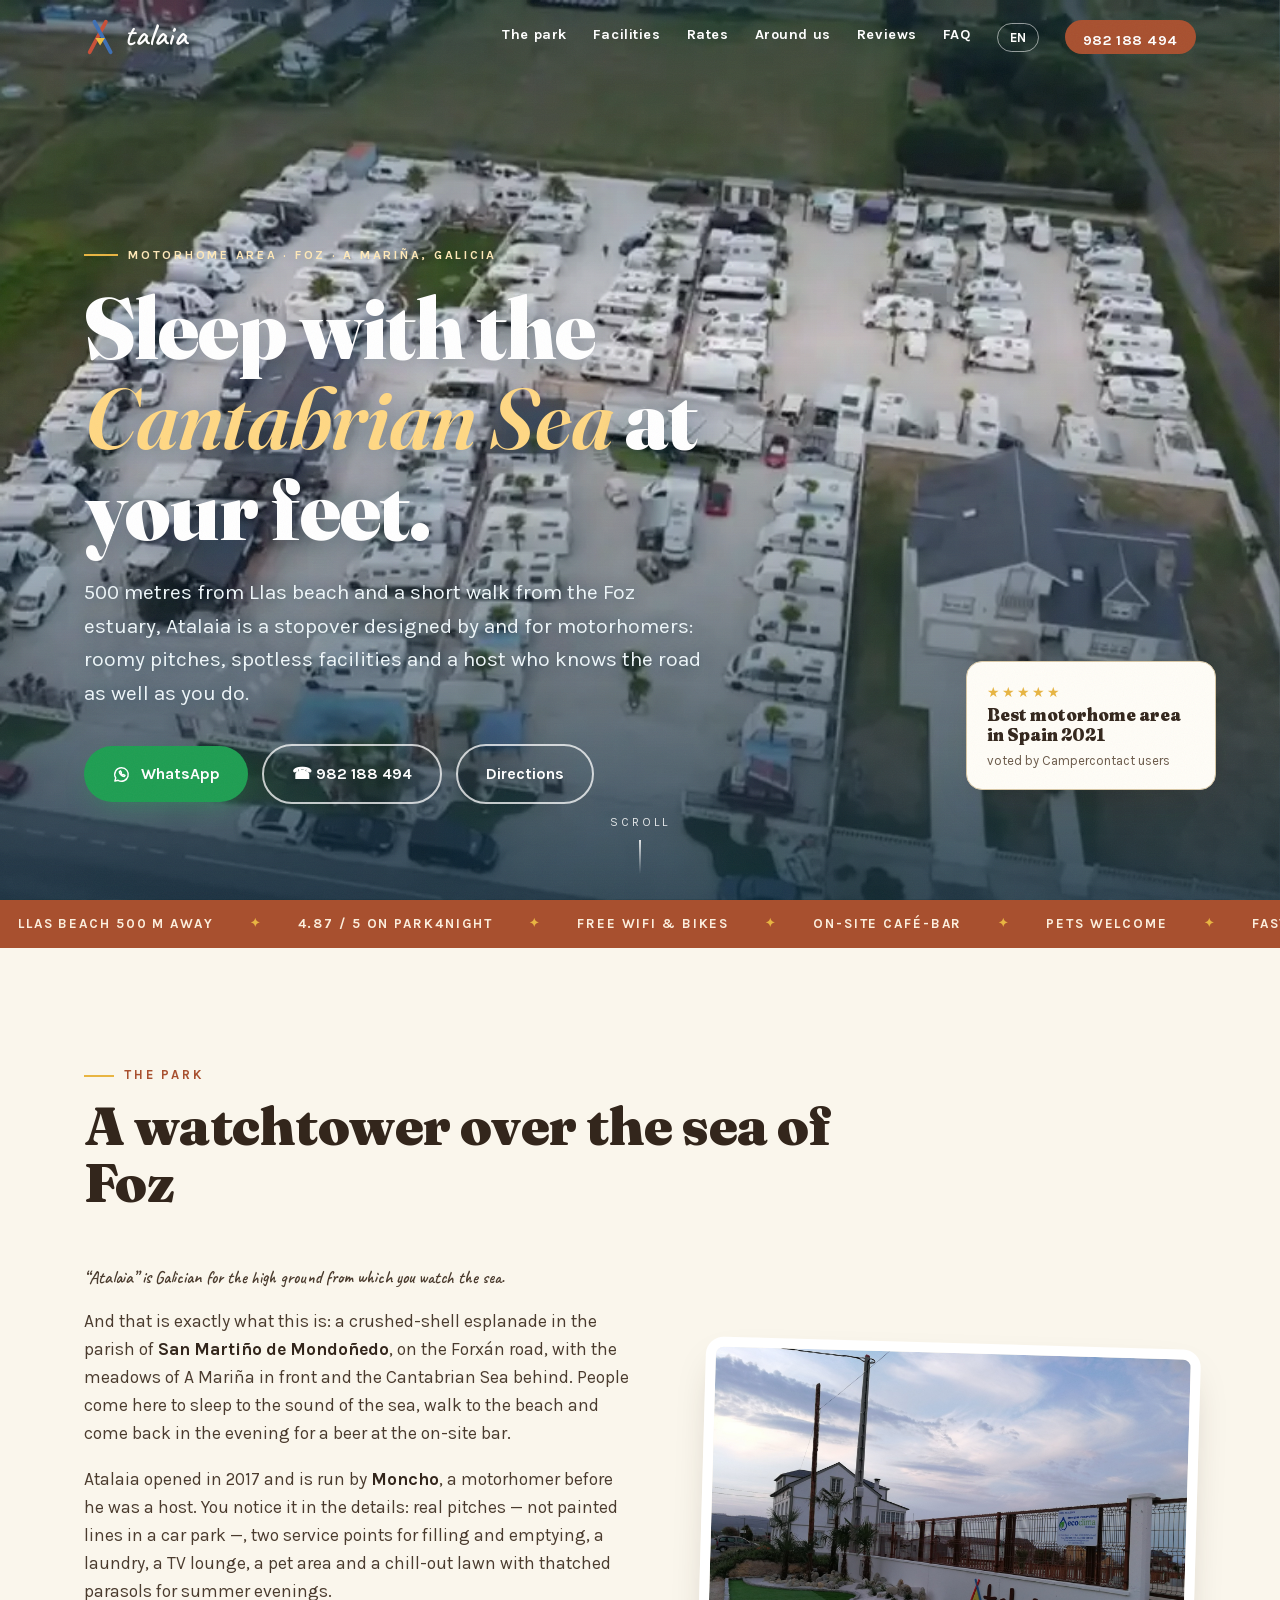
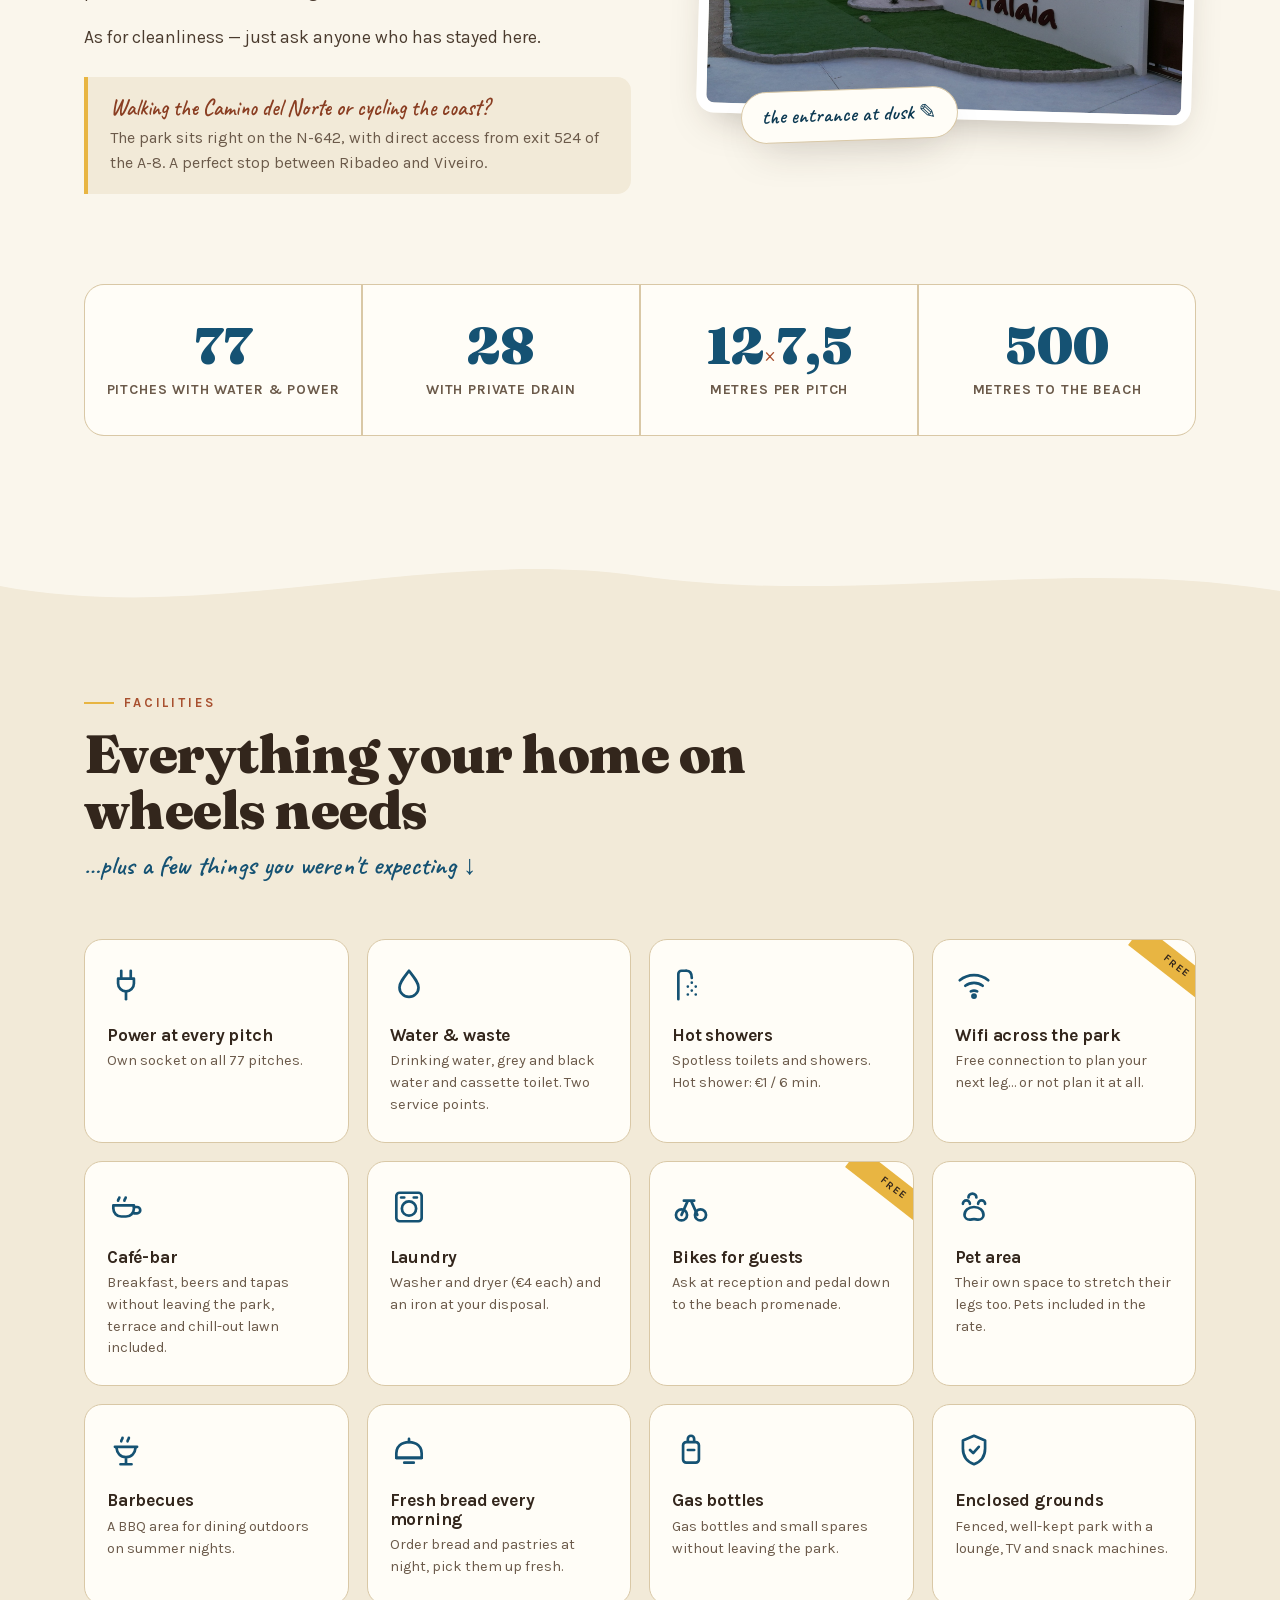
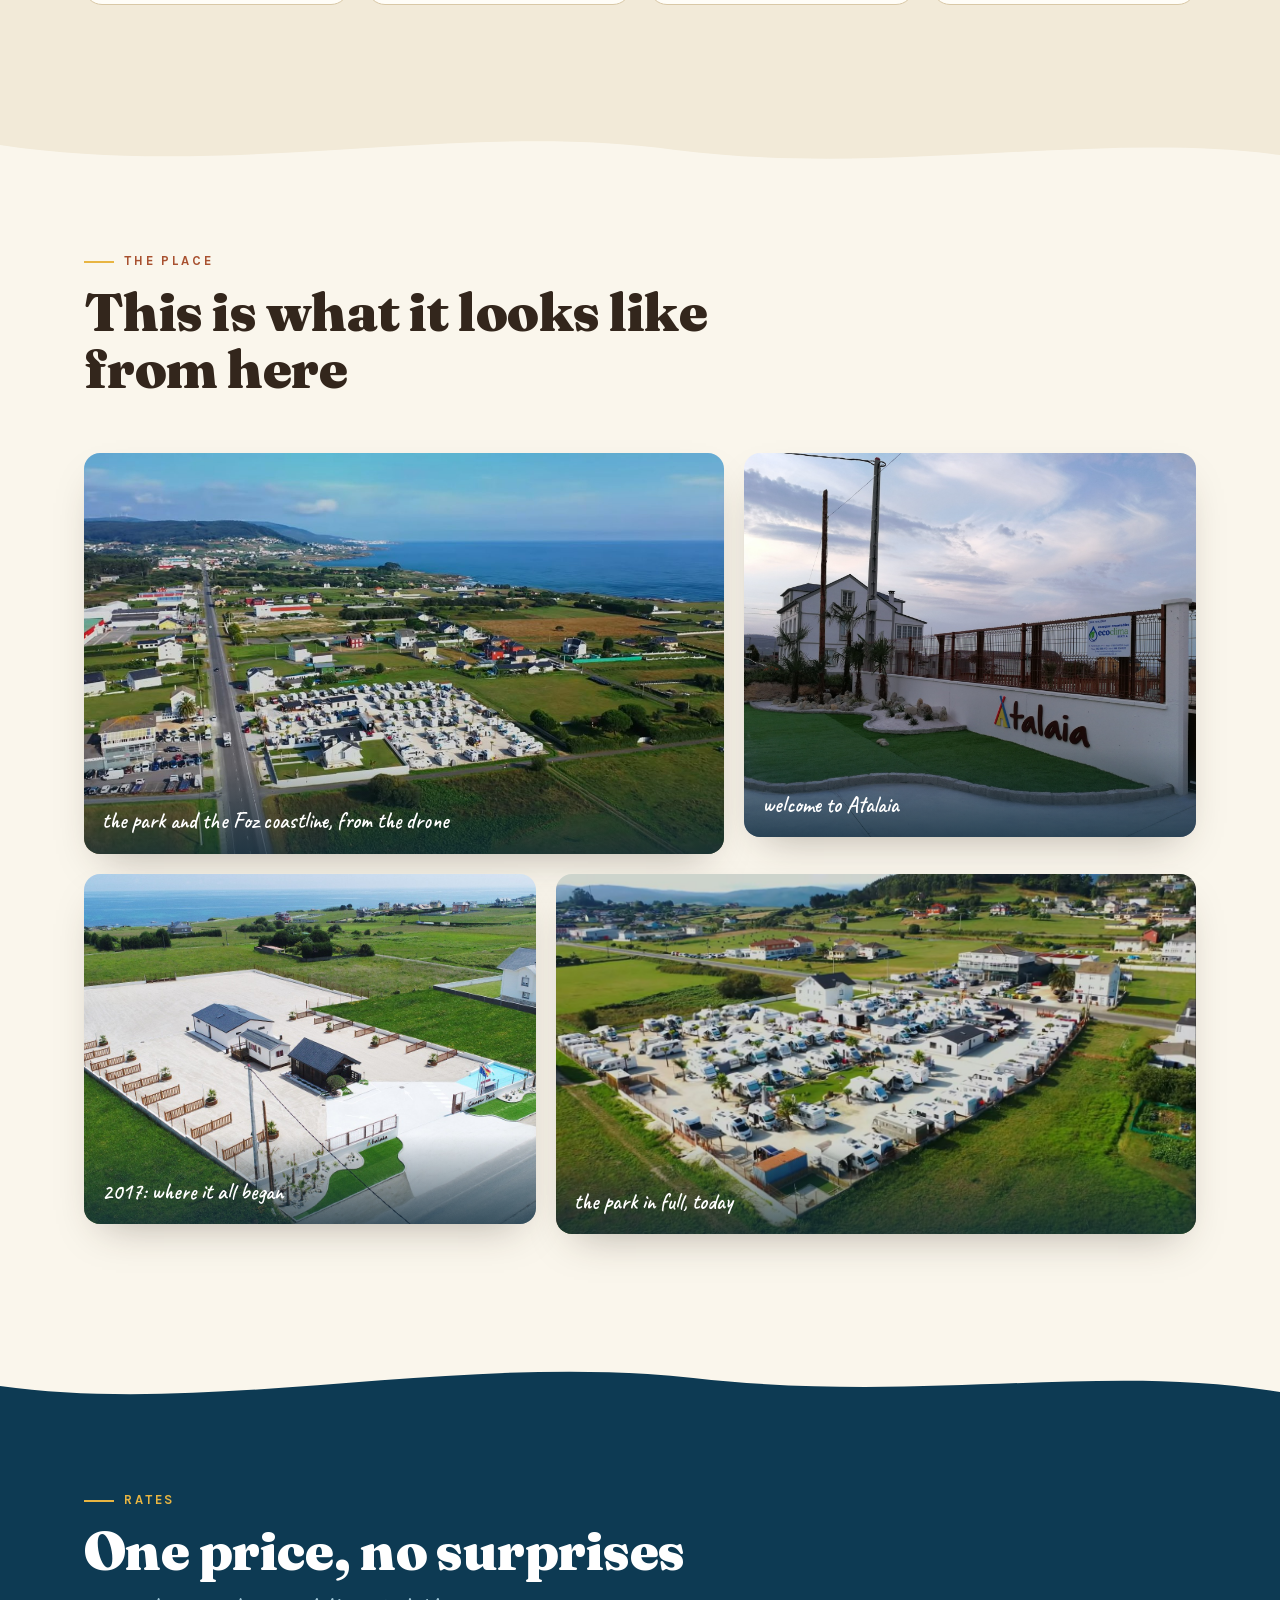
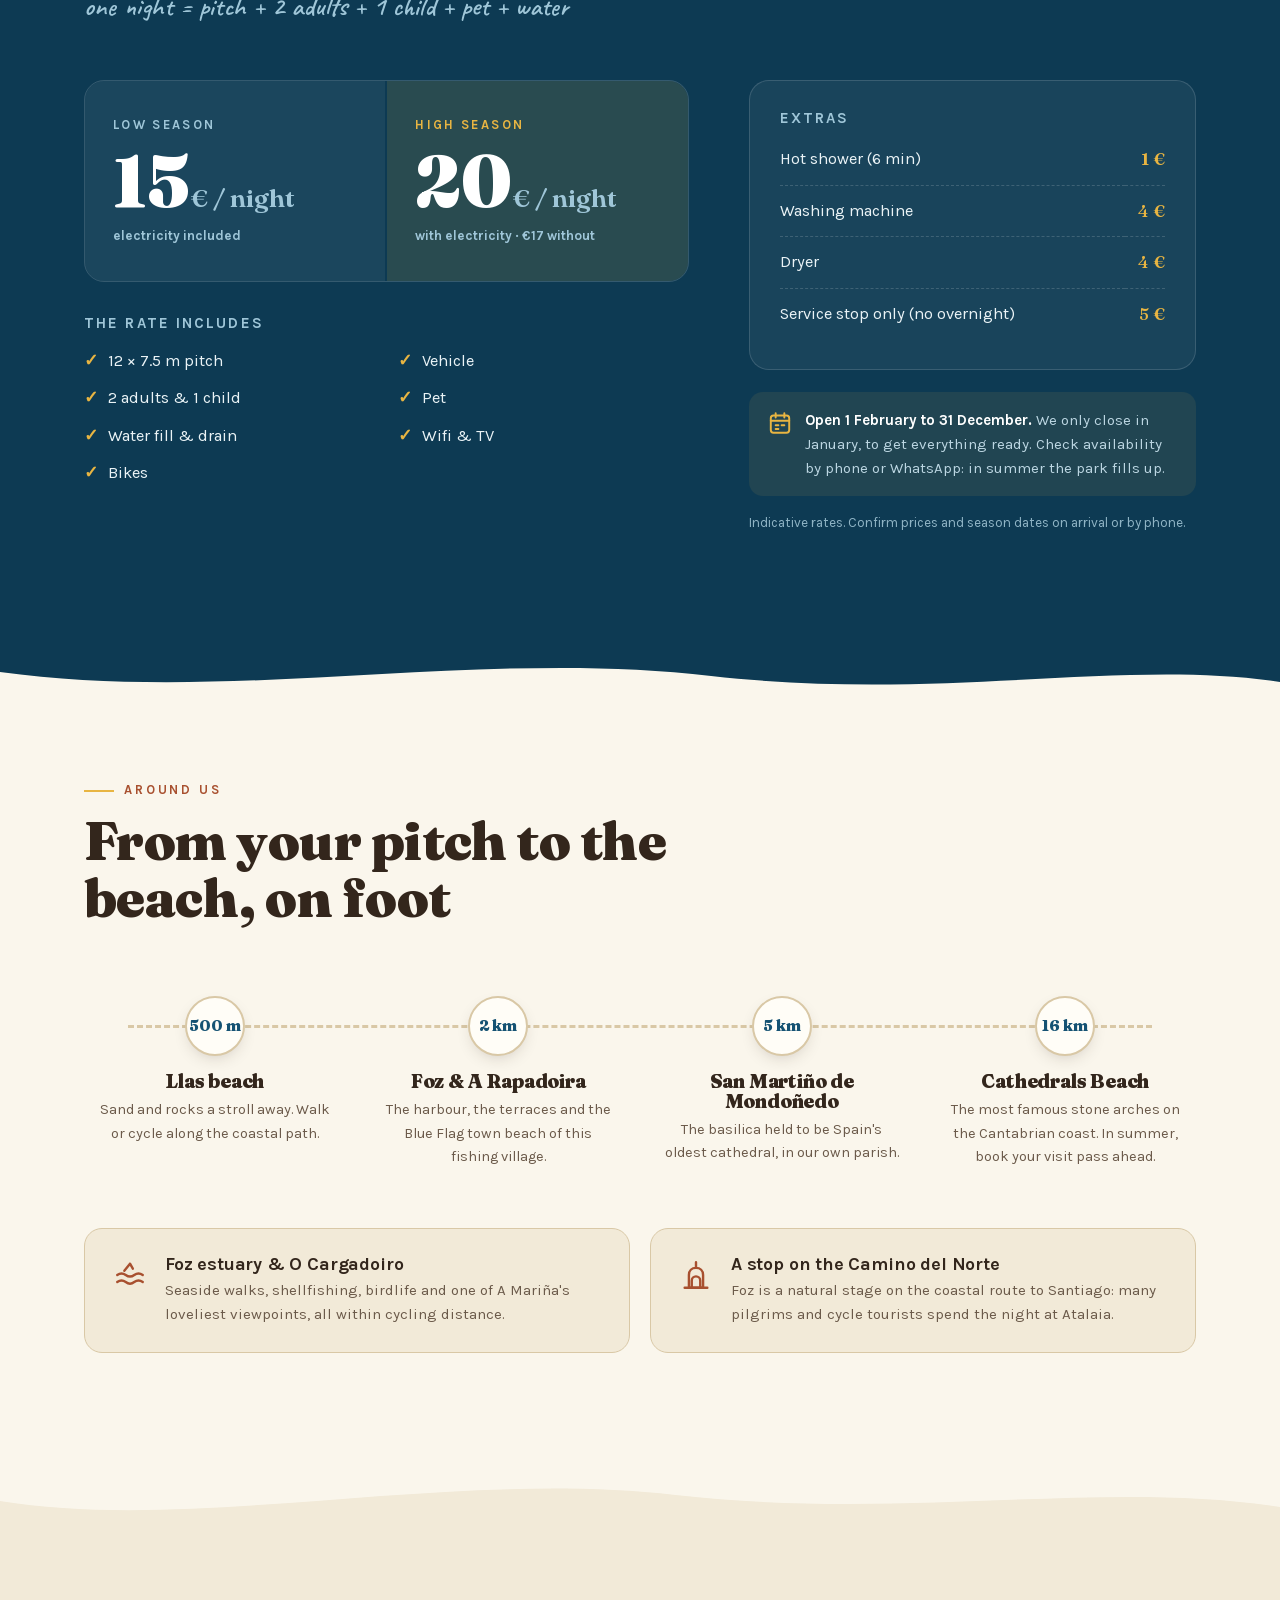
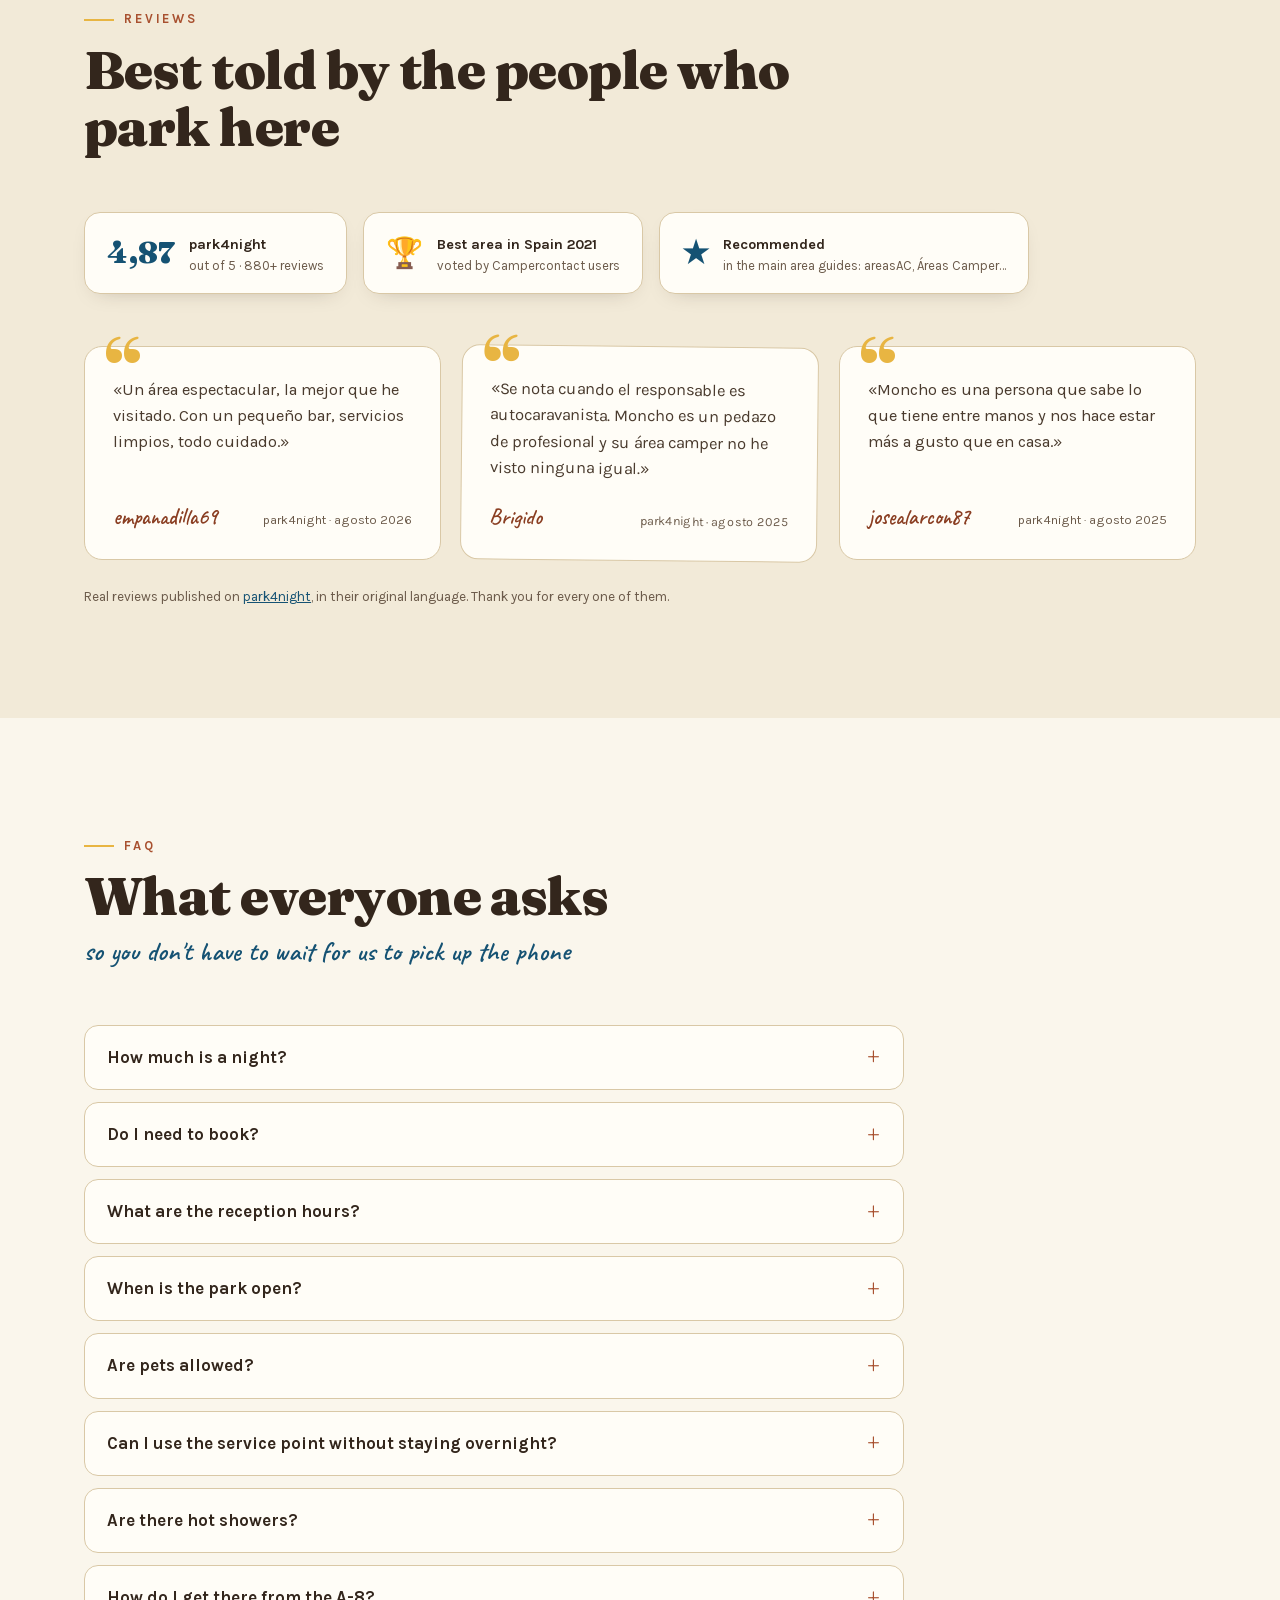
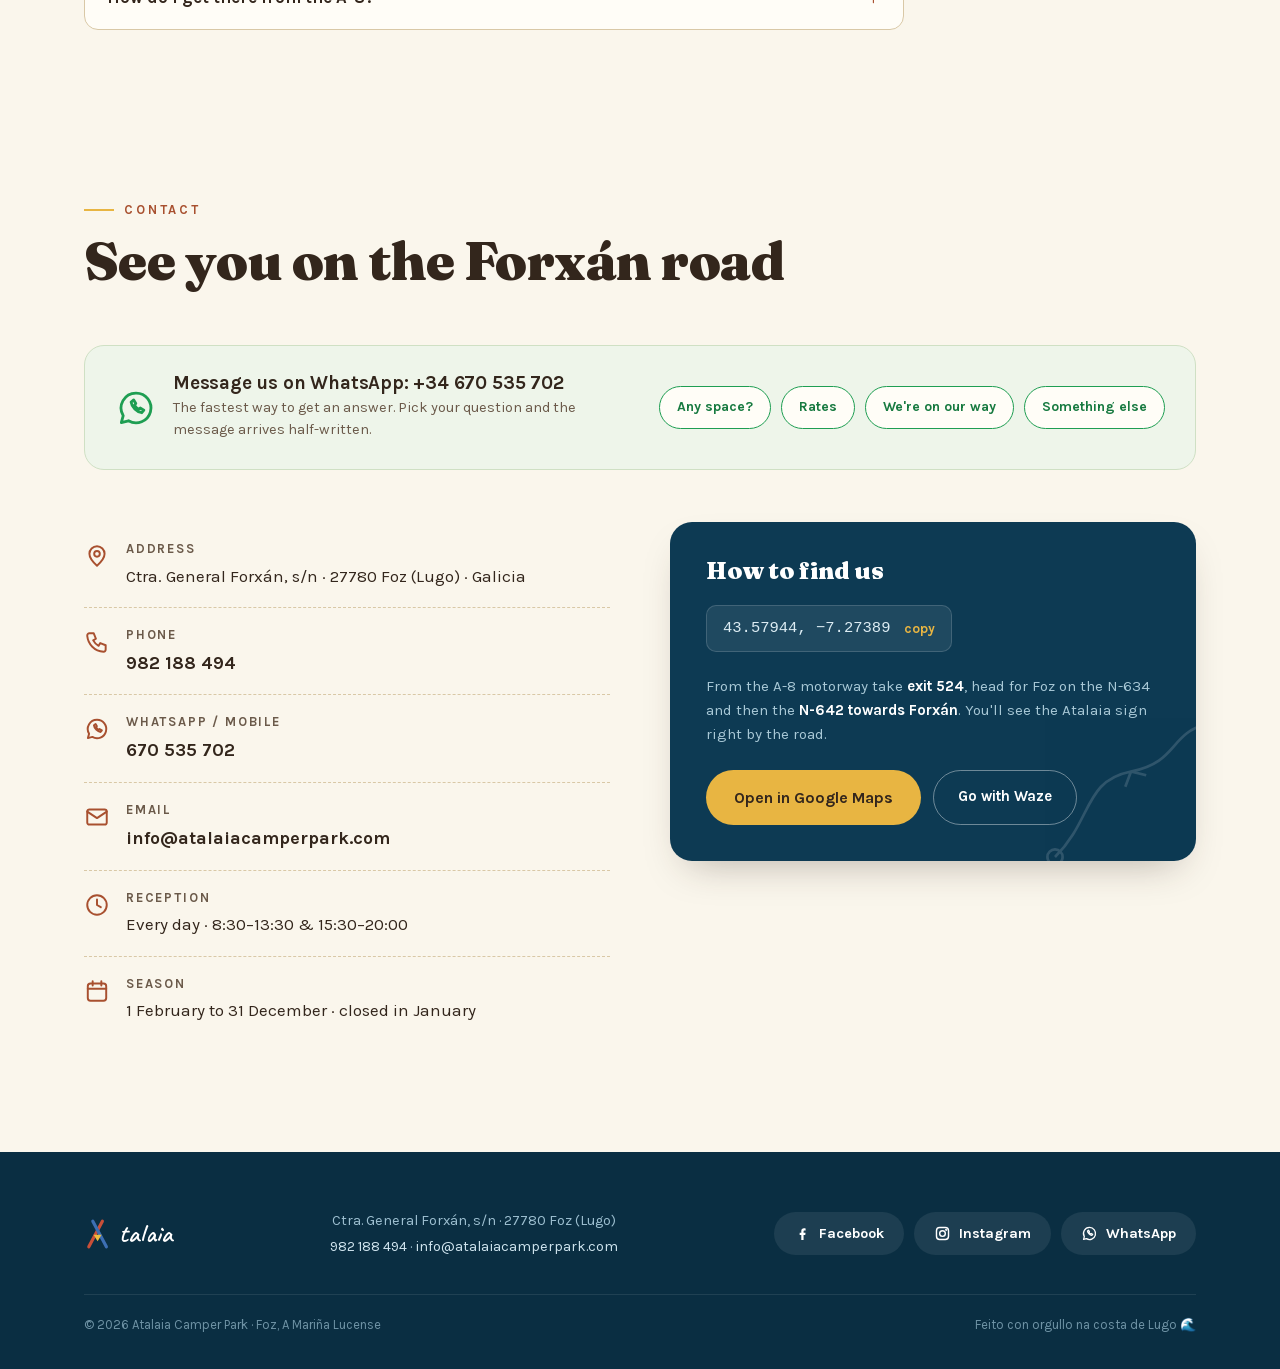
==== commit 8f640460: "Hero fluido: 60fps interpolado, bucle sin salto, versión móvil ligera Co-Authored-By: Claude Fable 5" ====
--- a/index.html
+++ b/index.html
@@ -617,7 +617,7 @@
 <header class="hero" id="top">
   <div class="hero-bg">
     <img src="img/hero-foto.jpg" width="1600" height="738" fetchpriority="high" decoding="async" alt="Vista aérea de Atalaia Camper Park con el área llena, en Foz (Lugo)">
-    <video class="hero-vid" id="heroVid" autoplay muted loop playsinline preload="auto" poster="img/hero-poster.jpg" aria-hidden="true"><source src="img/hero-video.mp4" type="video/mp4"></video>
+    <video class="hero-vid" id="heroVid" autoplay muted loop playsinline preload="auto" poster="img/hero-poster.jpg" aria-hidden="true"></video>
   </div>
   <div class="hero-inner wrap">
     <span class="kicker reveal in" data-i18n="kicker">Área de autocaravanas · Foz · A Mariña Lucense</span>
@@ -1149,6 +1149,7 @@
 const hv = document.getElementById('heroVid');
 if (hv) {
   hv.muted = true;
+  hv.src = innerWidth < 800 ? 'img/hero-video-movil.mp4' : 'img/hero-video.mp4';
   const play = () => { if (hv.paused) hv.play().catch(() => {}); };
   play();
   hv.addEventListener('loadeddata', play);
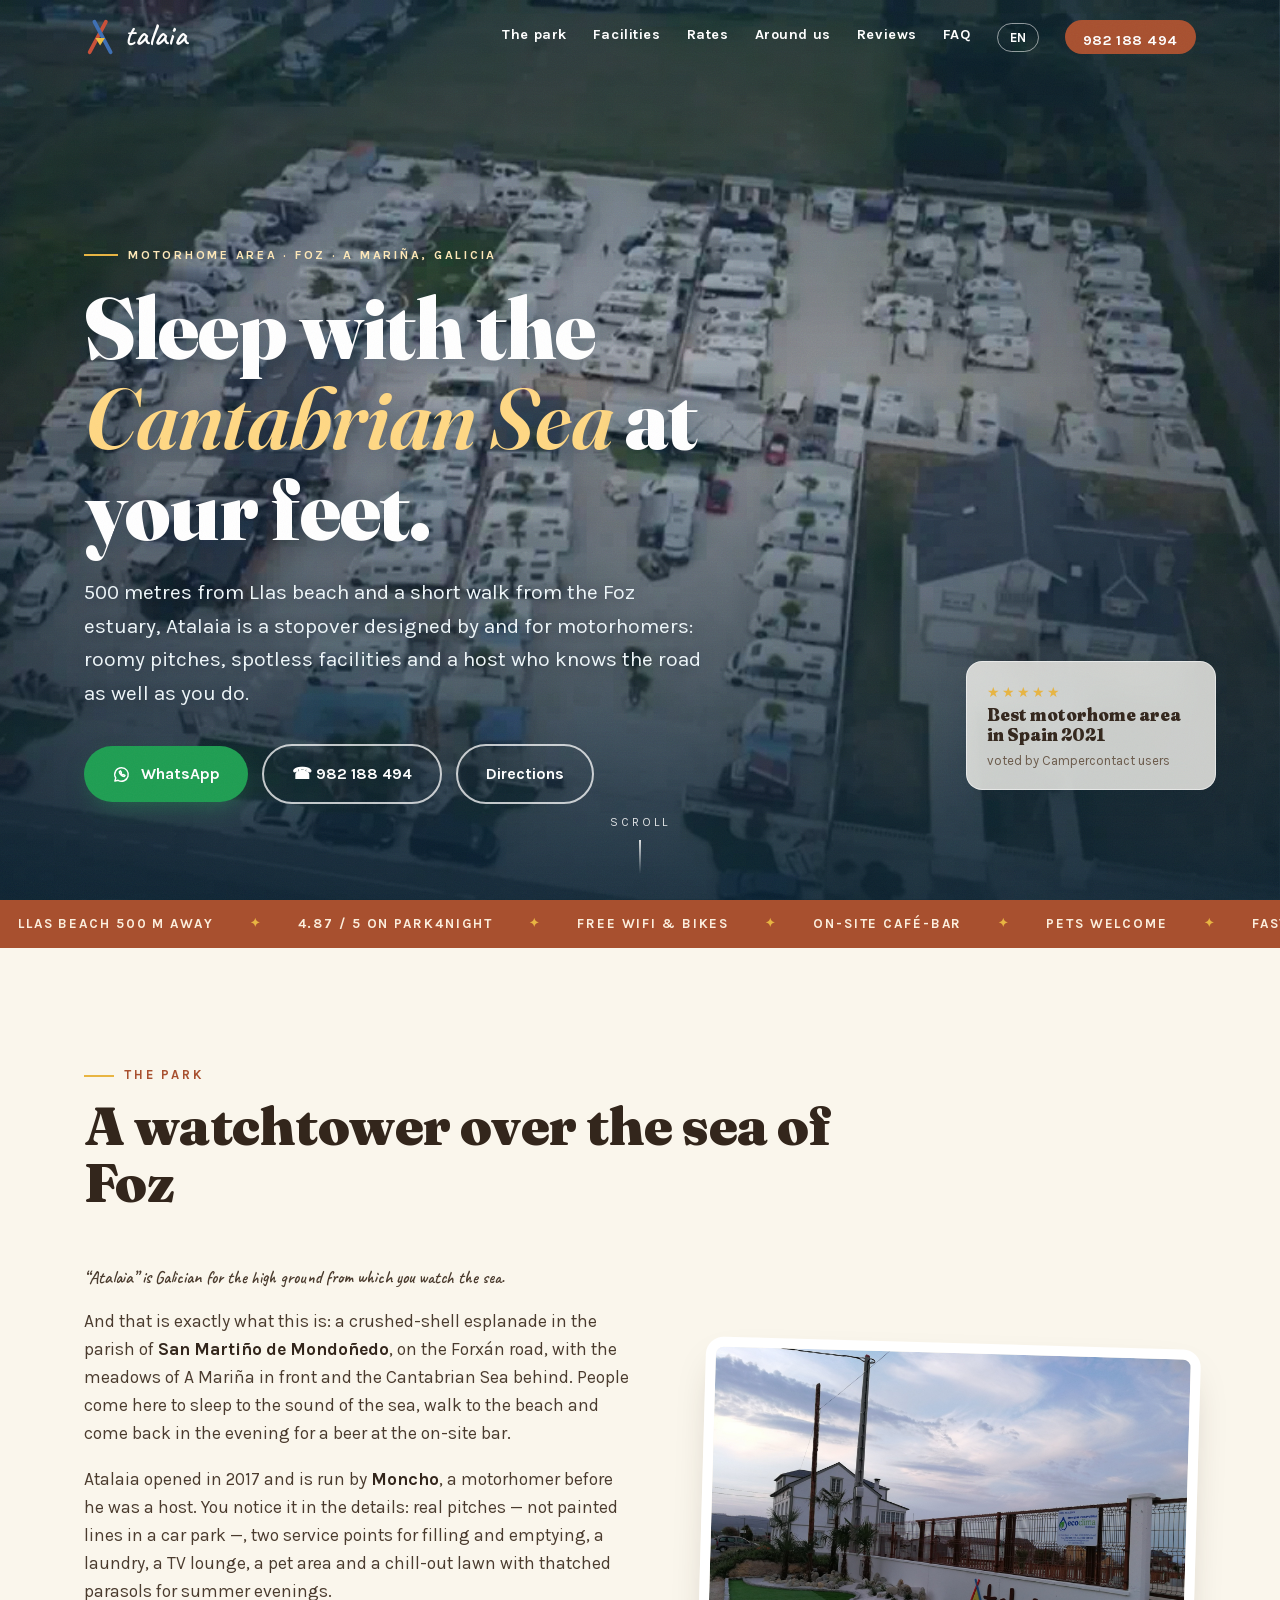
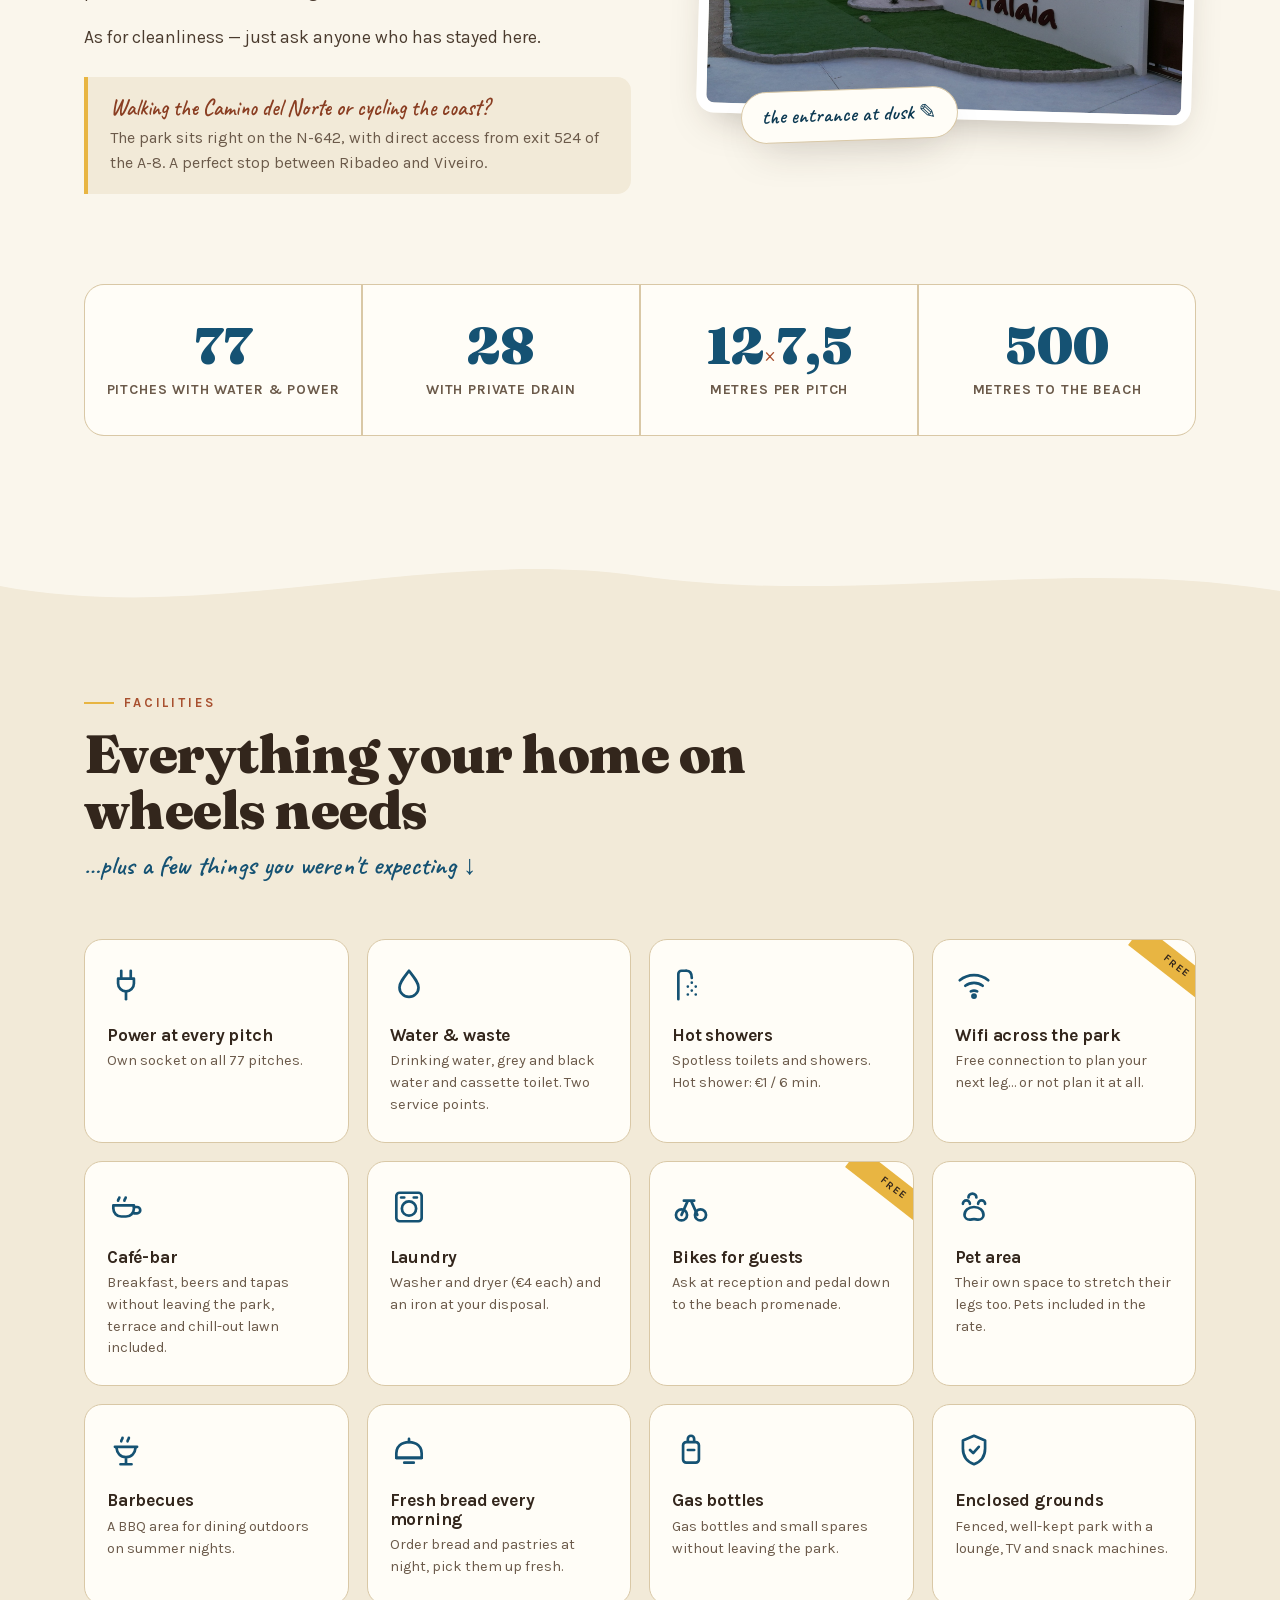
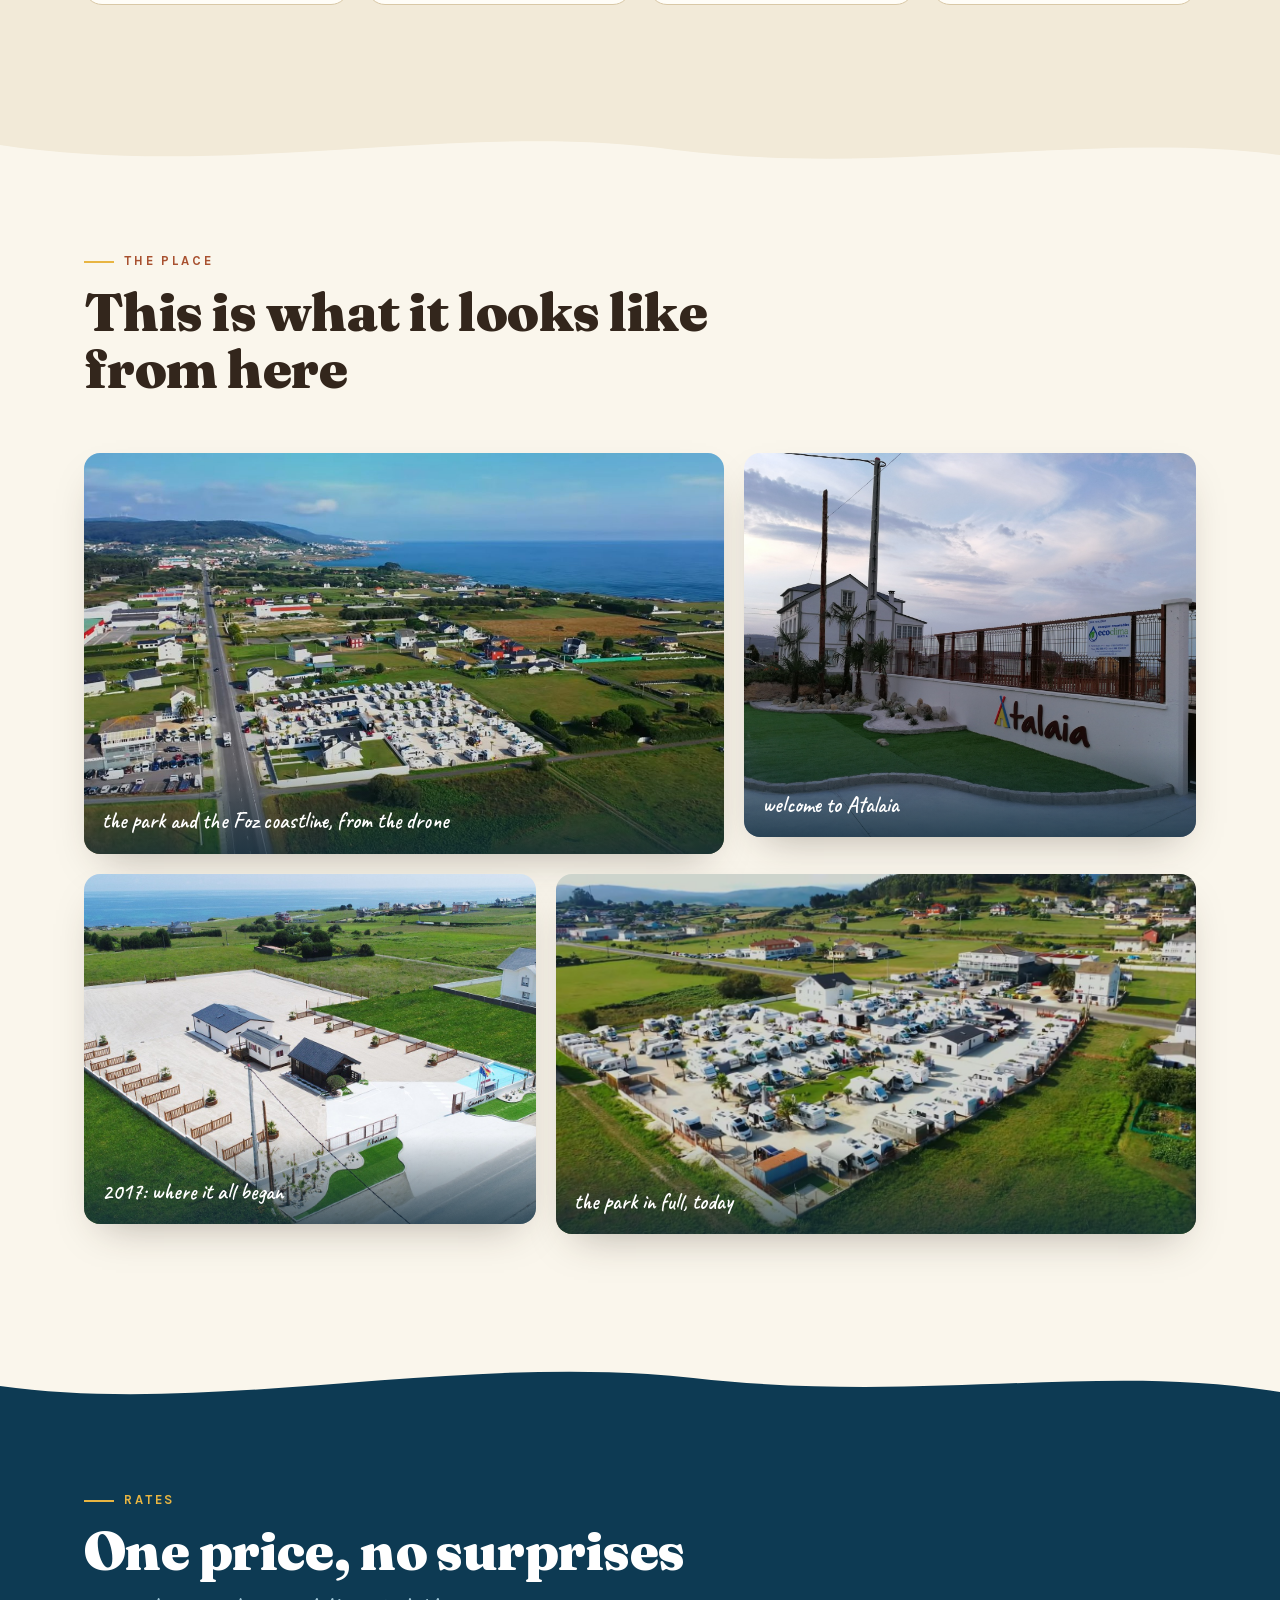
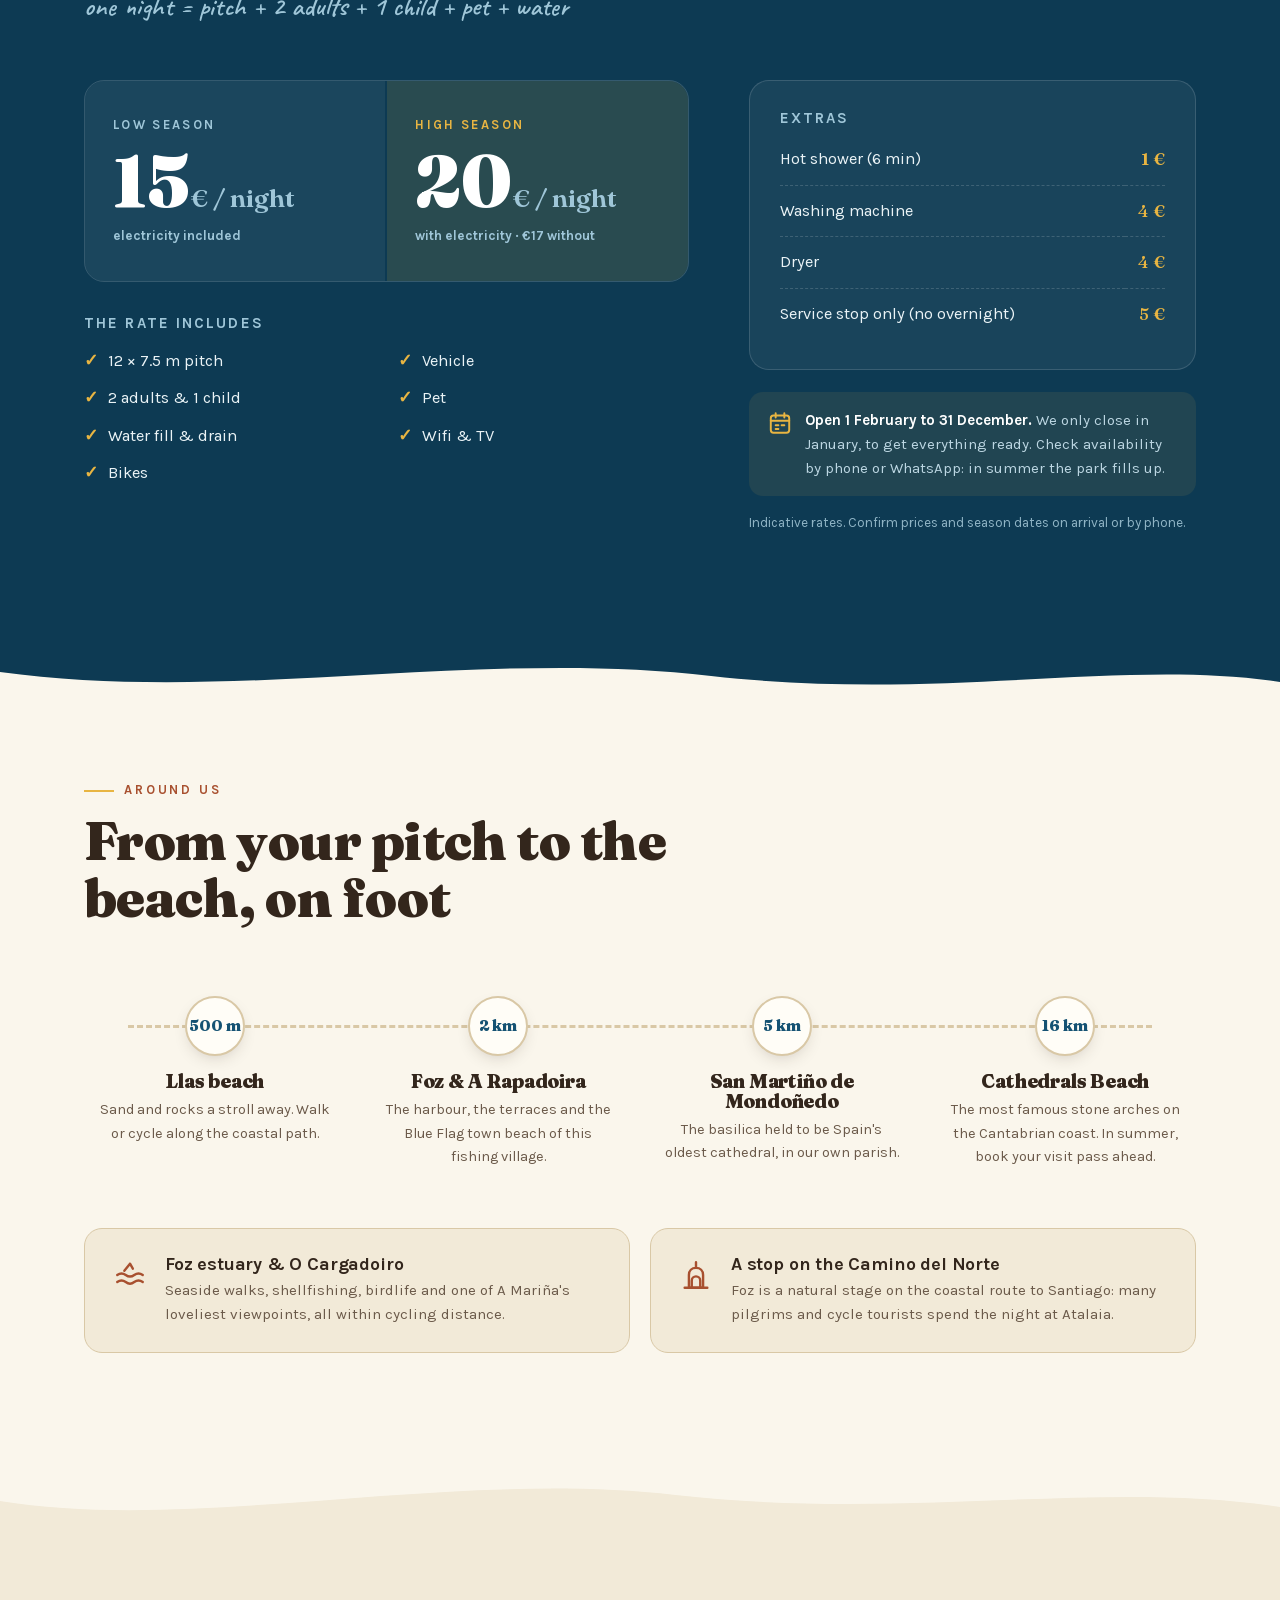
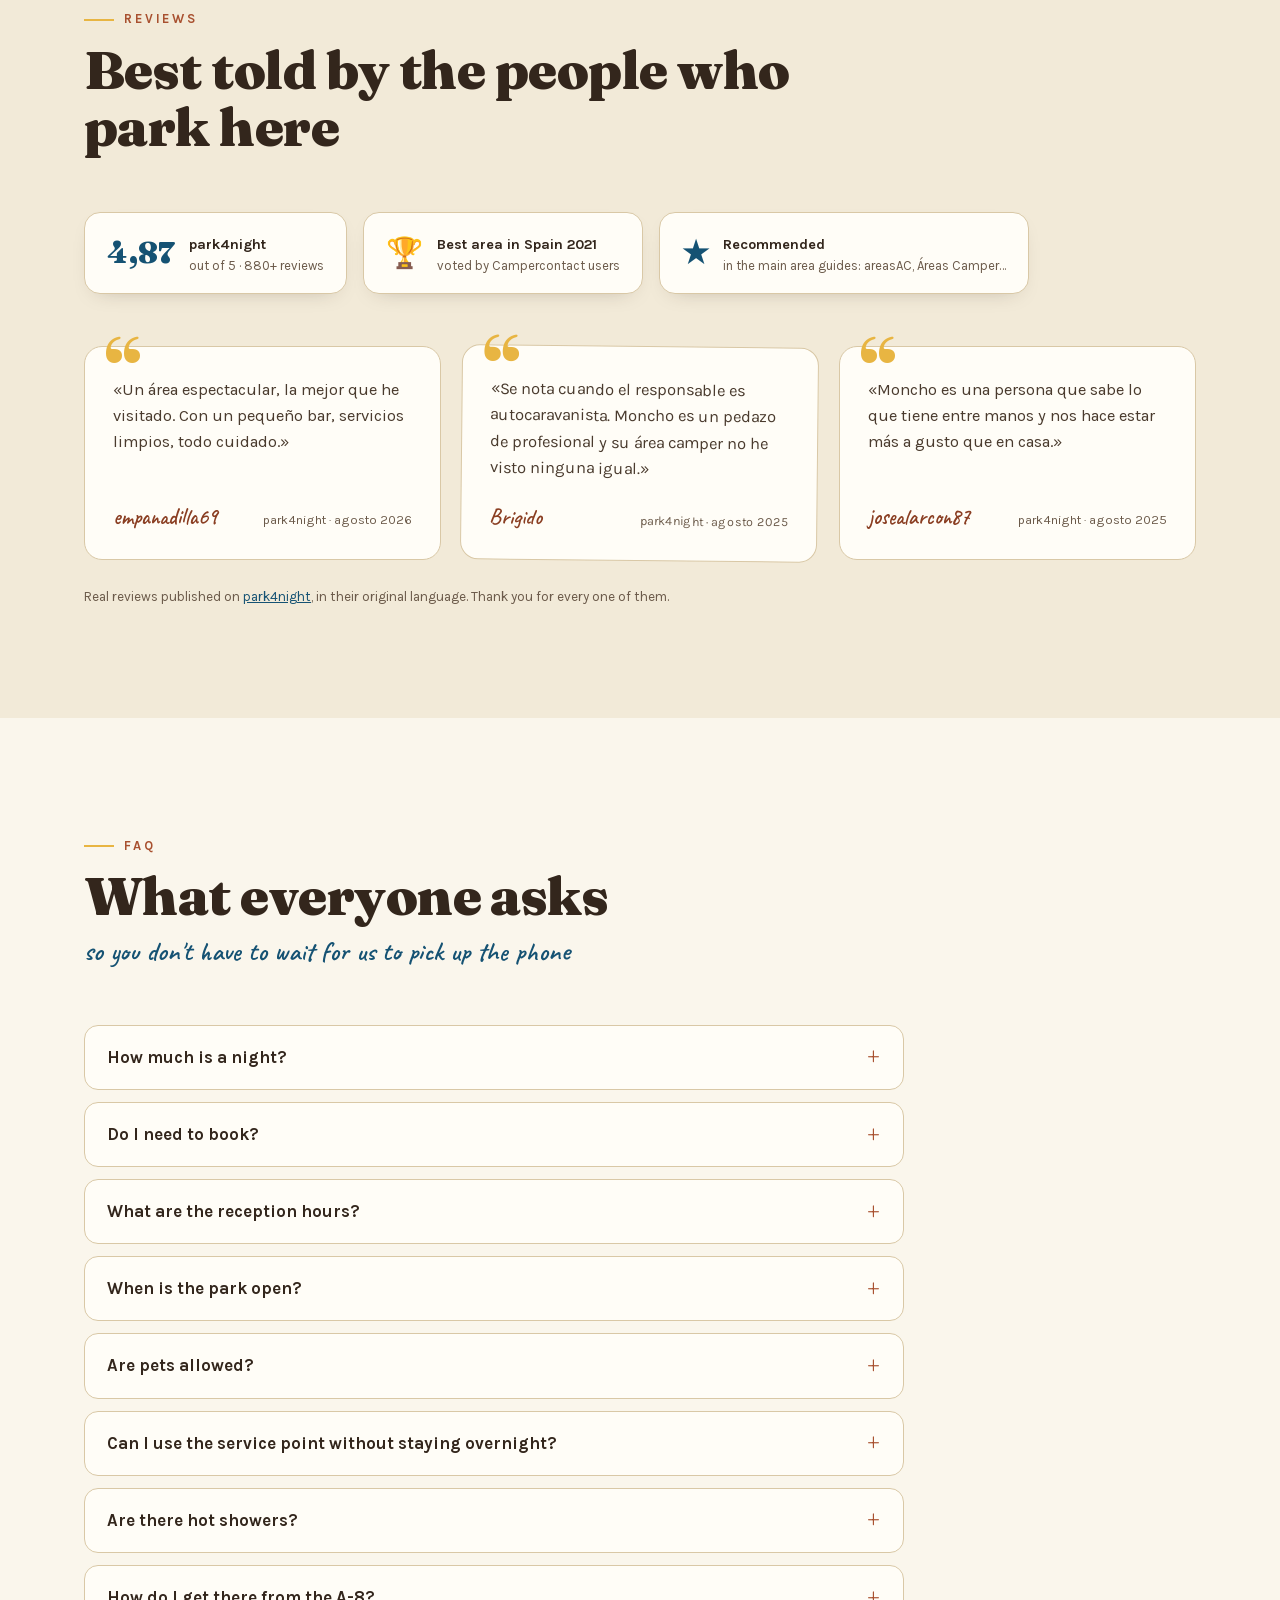
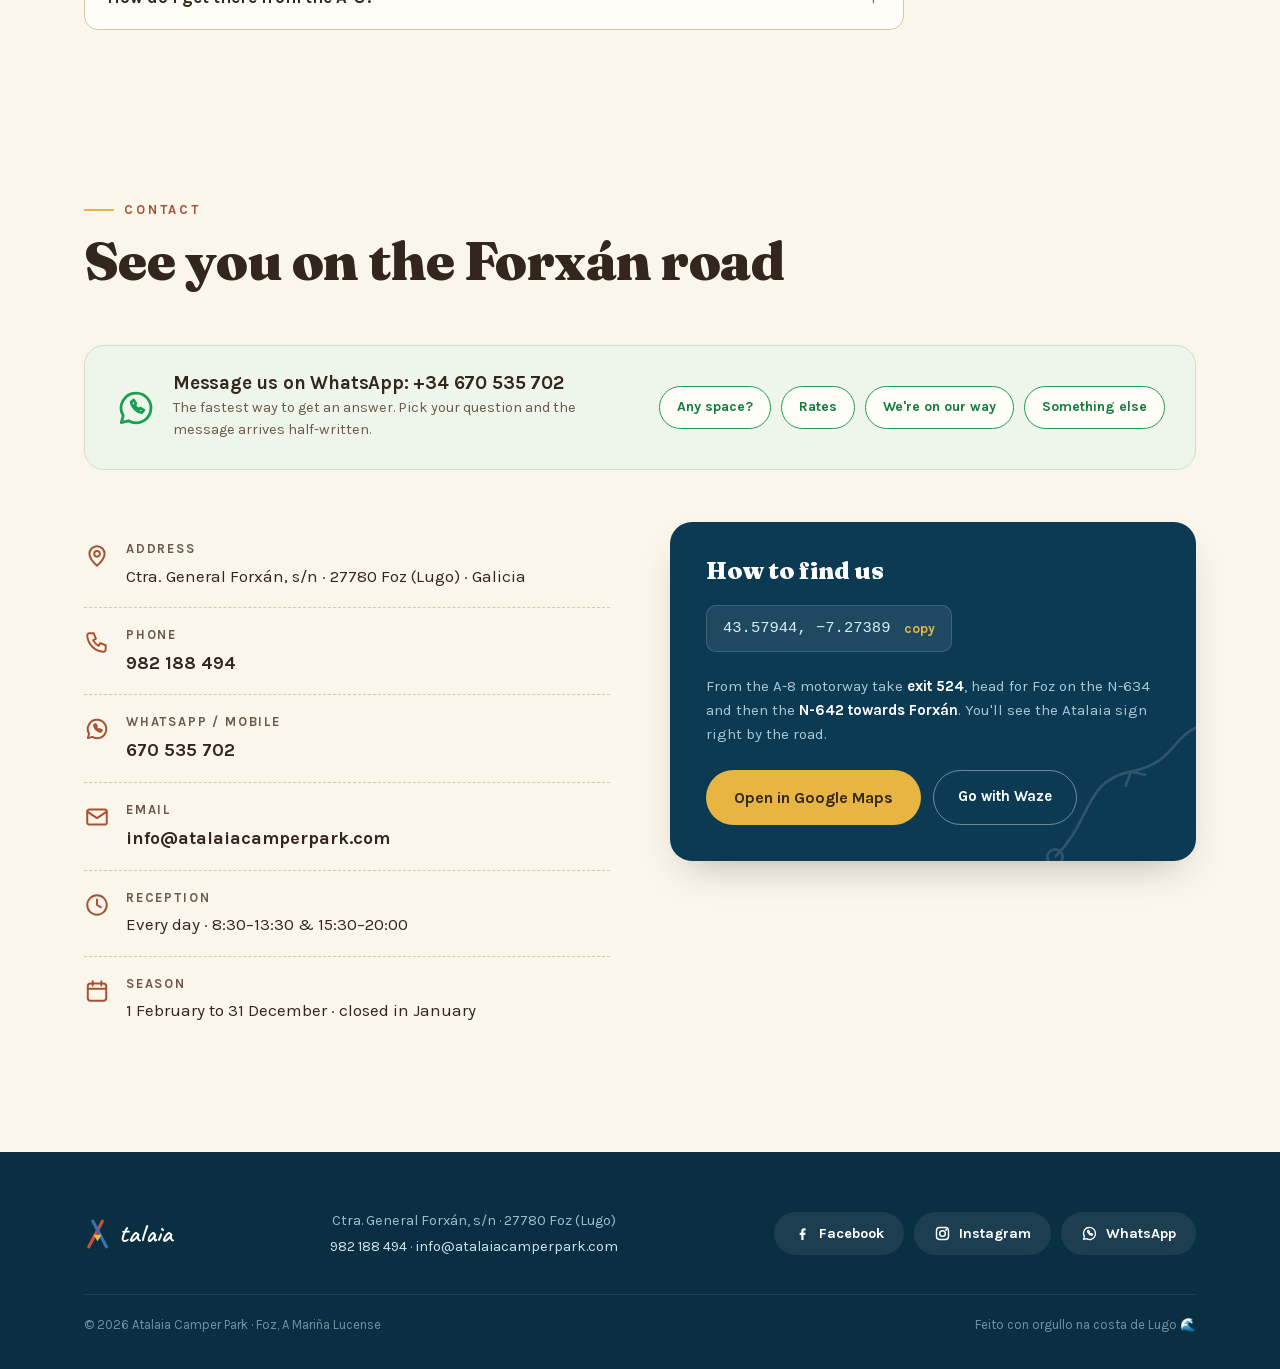
==== commit ae1009e4: "Hero premium: etalonaje, velo profundo, grano, cristal y fundido de entrada Co-Authored-By: Claude F" ====
--- a/index.html
+++ b/index.html
@@ -233,10 +233,17 @@
 .hero-bg{position:absolute;inset:0;z-index:-2}
 .hero-bg img{width:100%;height:100%;object-fit:cover;animation:kenburns 22s ease-out both}
 @keyframes kenburns{from{transform:scale(1.14) translateY(-1.5%)}to{transform:scale(1)}}
-.hero-vid{position:absolute;inset:0;width:100%;height:100%;object-fit:cover}
+.hero-vid{position:absolute;inset:0;width:100%;height:100%;object-fit:cover;opacity:0;transition:opacity 1.4s ease}
+.hero-vid.on{opacity:1}
 .hero::before{
   content:"";position:absolute;inset:0;z-index:-1;
-  background:linear-gradient(180deg,rgba(10,46,66,.42) 0%,rgba(10,46,66,.06) 38%,rgba(13,42,58,.78) 100%);
+  background:
+    radial-gradient(130% 130% at 50% 38%, transparent 55%, rgba(9,34,50,.42) 100%),
+    linear-gradient(180deg,rgba(10,46,66,.52) 0%,rgba(11,44,62,.34) 42%,rgba(9,34,50,.86) 100%);
+}
+.hero-grain{
+  position:absolute;inset:0;z-index:-1;pointer-events:none;opacity:.11;mix-blend-mode:overlay;
+  background-image:url('data:image/svg+xml,<svg xmlns="http://www.w3.org/2000/svg" width="160" height="160"><filter id="g"><feTurbulence type="fractalNoise" baseFrequency=".8" numOctaves="2"/></filter><rect width="160" height="160" filter="url(%23g)" opacity="1"/></svg>');
 }
 .hero-inner{width:100%;padding:120px 24px 96px}
 .kicker{
@@ -264,8 +271,9 @@
 .btn-ghost:hover{background:rgba(255,255,255,.14);transform:translateY(-2px)}
 .hero-award{
   position:absolute;right:5%;bottom:110px;z-index:5;
-  background:var(--paper);border-radius:16px;padding:16px 20px;box-shadow:var(--shadow);
-  transform:rotate(2.5deg);max-width:250px;border:1px solid var(--sand-line);
+  background:rgba(255,253,247,.78);-webkit-backdrop-filter:blur(14px) saturate(1.3);backdrop-filter:blur(14px) saturate(1.3);
+  border-radius:16px;padding:16px 20px;box-shadow:0 18px 40px -18px rgba(9,34,50,.5);
+  transform:rotate(2.5deg);max-width:250px;border:1px solid rgba(255,255,255,.55);
 }
 .hero-award b{font-family:var(--f-display);font-weight:900;font-size:17px;display:block;line-height:1.2}
 .hero-award small{color:var(--ink-soft);font-size:13px}
@@ -619,6 +627,7 @@
     <img src="img/hero-foto.jpg" width="1600" height="738" fetchpriority="high" decoding="async" alt="Vista aérea de Atalaia Camper Park con el área llena, en Foz (Lugo)">
     <video class="hero-vid" id="heroVid" autoplay muted loop playsinline preload="auto" poster="img/hero-poster.jpg" aria-hidden="true"></video>
   </div>
+  <div class="hero-grain" aria-hidden="true"></div>
   <div class="hero-inner wrap">
     <span class="kicker reveal in" data-i18n="kicker">Área de autocaravanas · Foz · A Mariña Lucense</span>
     <h1 class="reveal in" style="--d:.12s" data-i18n="h1">Duerme con el <em>Cantábrico</em> a los pies.</h1>
@@ -1150,6 +1159,7 @@
 if (hv) {
   hv.muted = true;
   hv.src = innerWidth < 800 ? 'img/hero-video-movil.mp4' : 'img/hero-video.mp4';
+  hv.addEventListener('playing', () => hv.classList.add('on'), { once: true });
   const play = () => { if (hv.paused) hv.play().catch(() => {}); };
   play();
   hv.addEventListener('loadeddata', play);
@@ -1162,7 +1172,7 @@
     hv.dataset.swapped = '1';
     const img = new Image();
     img.src = 'img/hero-anim.webp';
-    img.className = 'hero-vid';
+    img.className = 'hero-vid on';
     img.alt = '';
     img.onload = () => hv.replaceWith(img);
   };
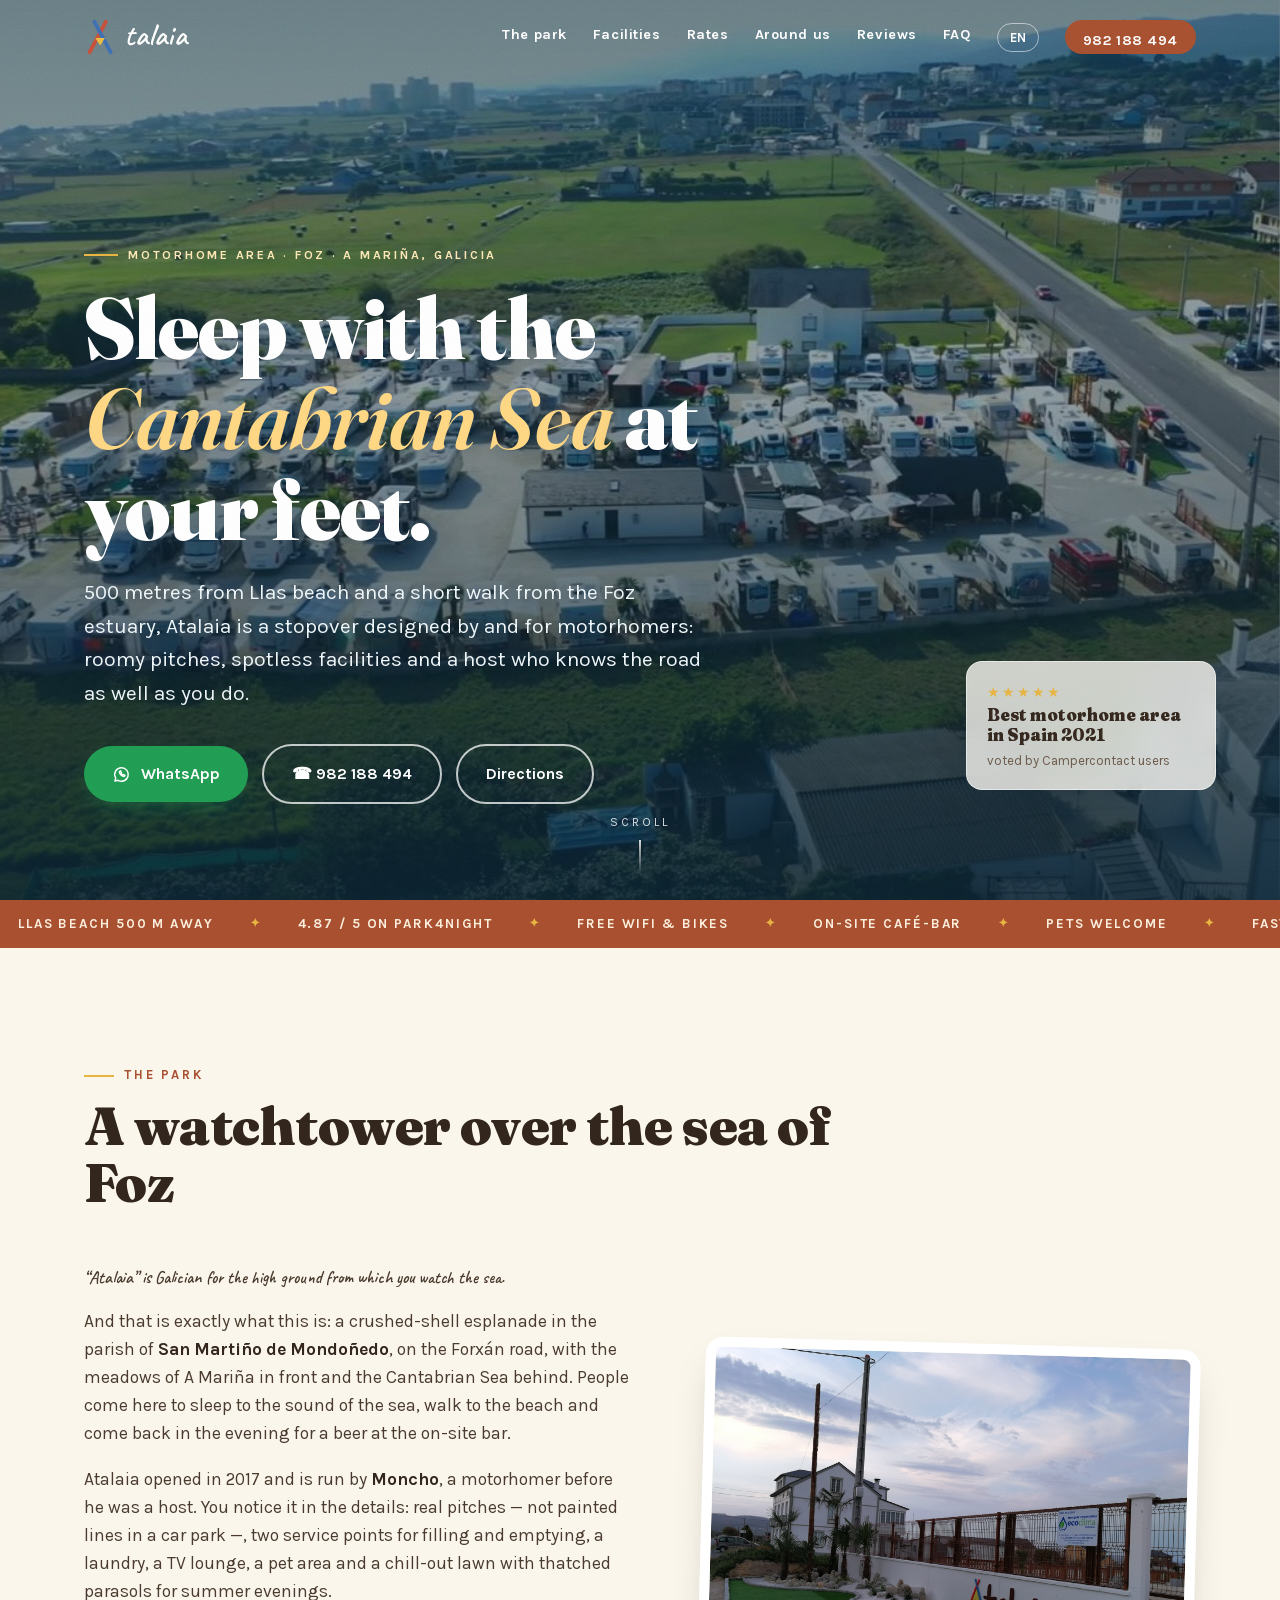
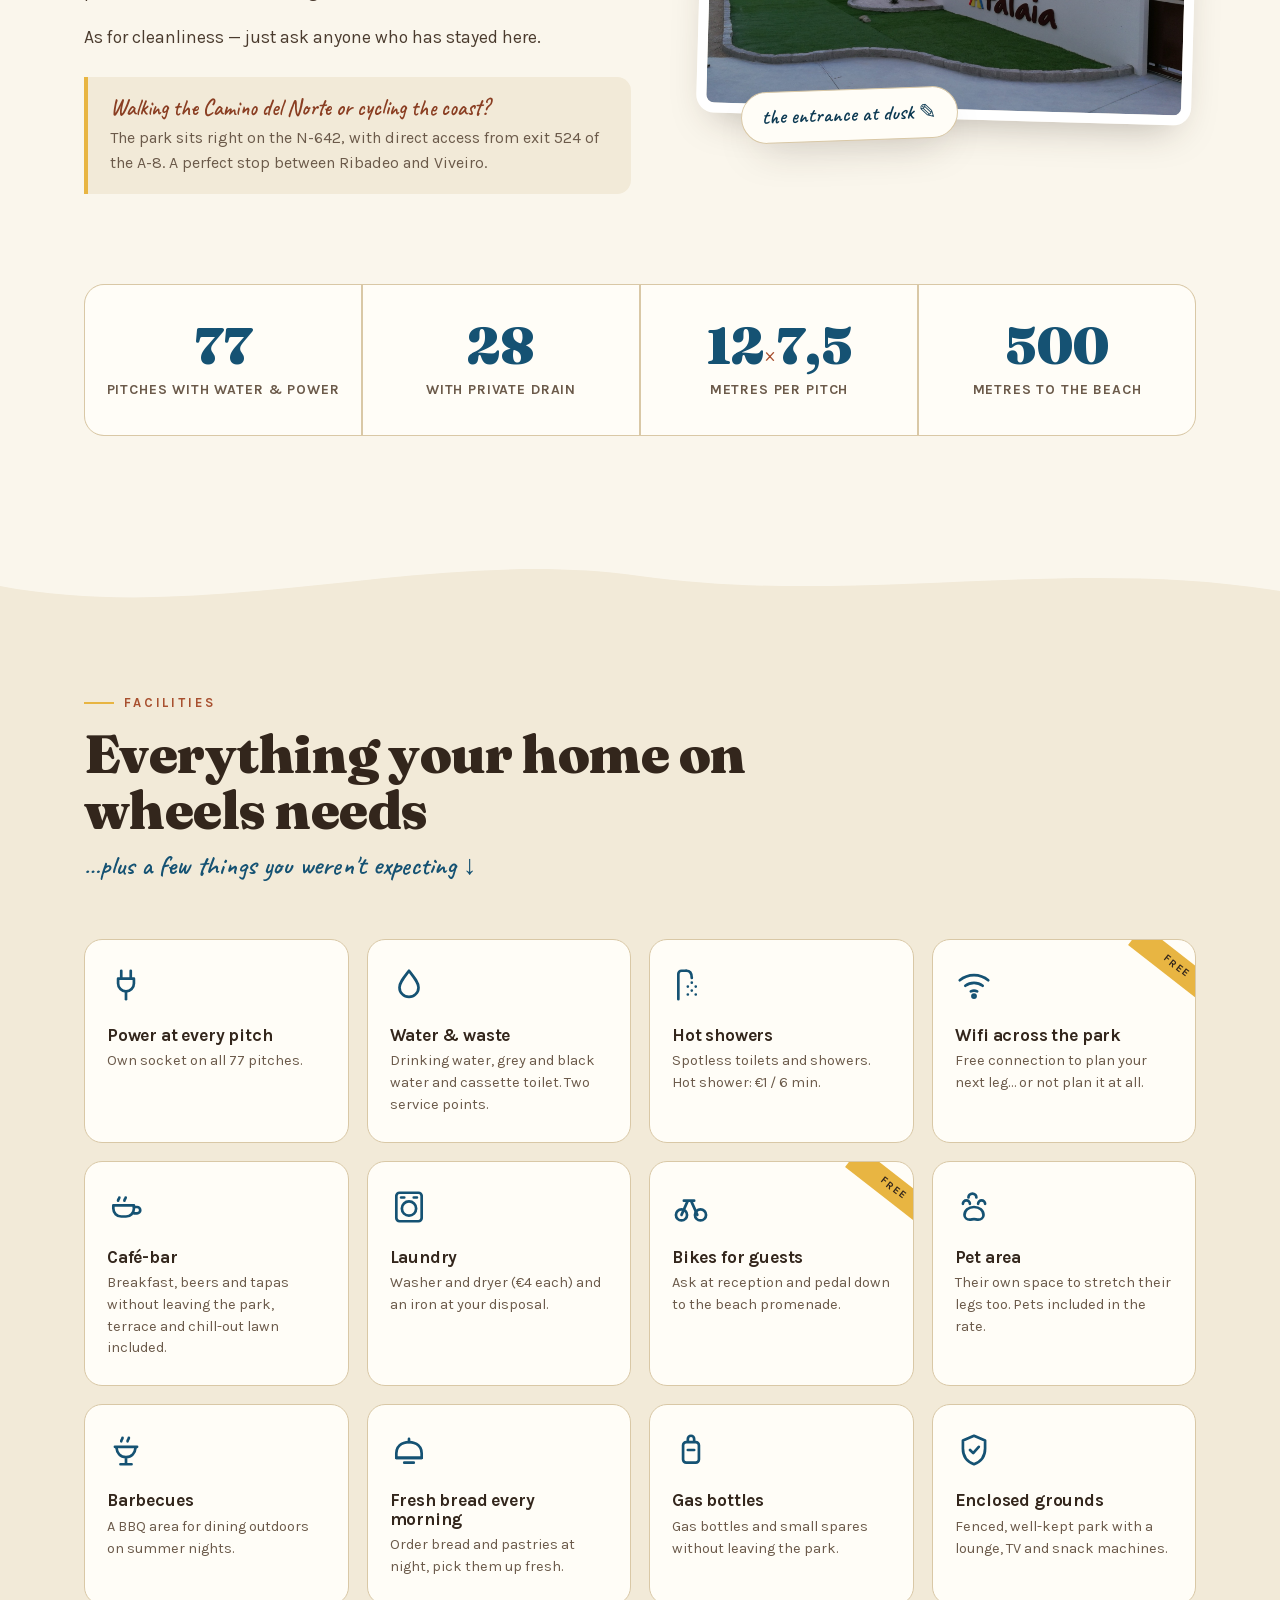
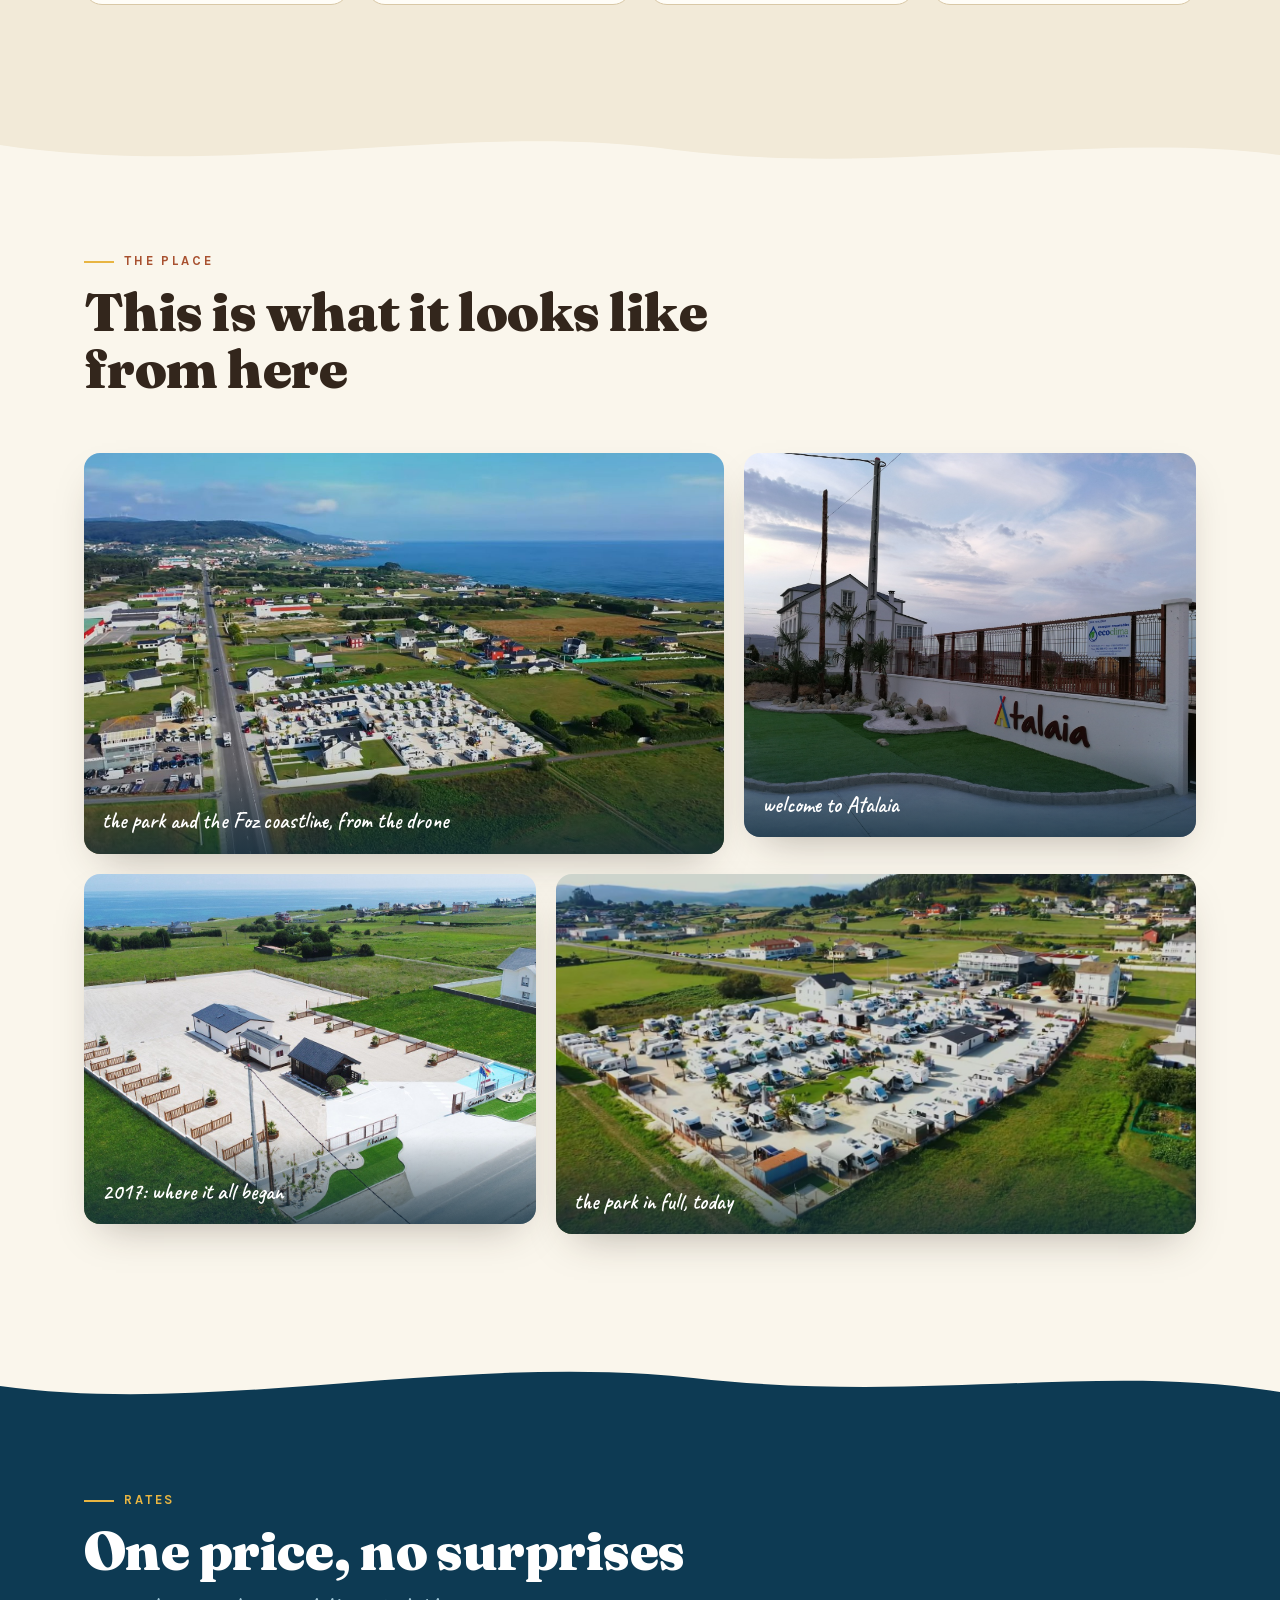
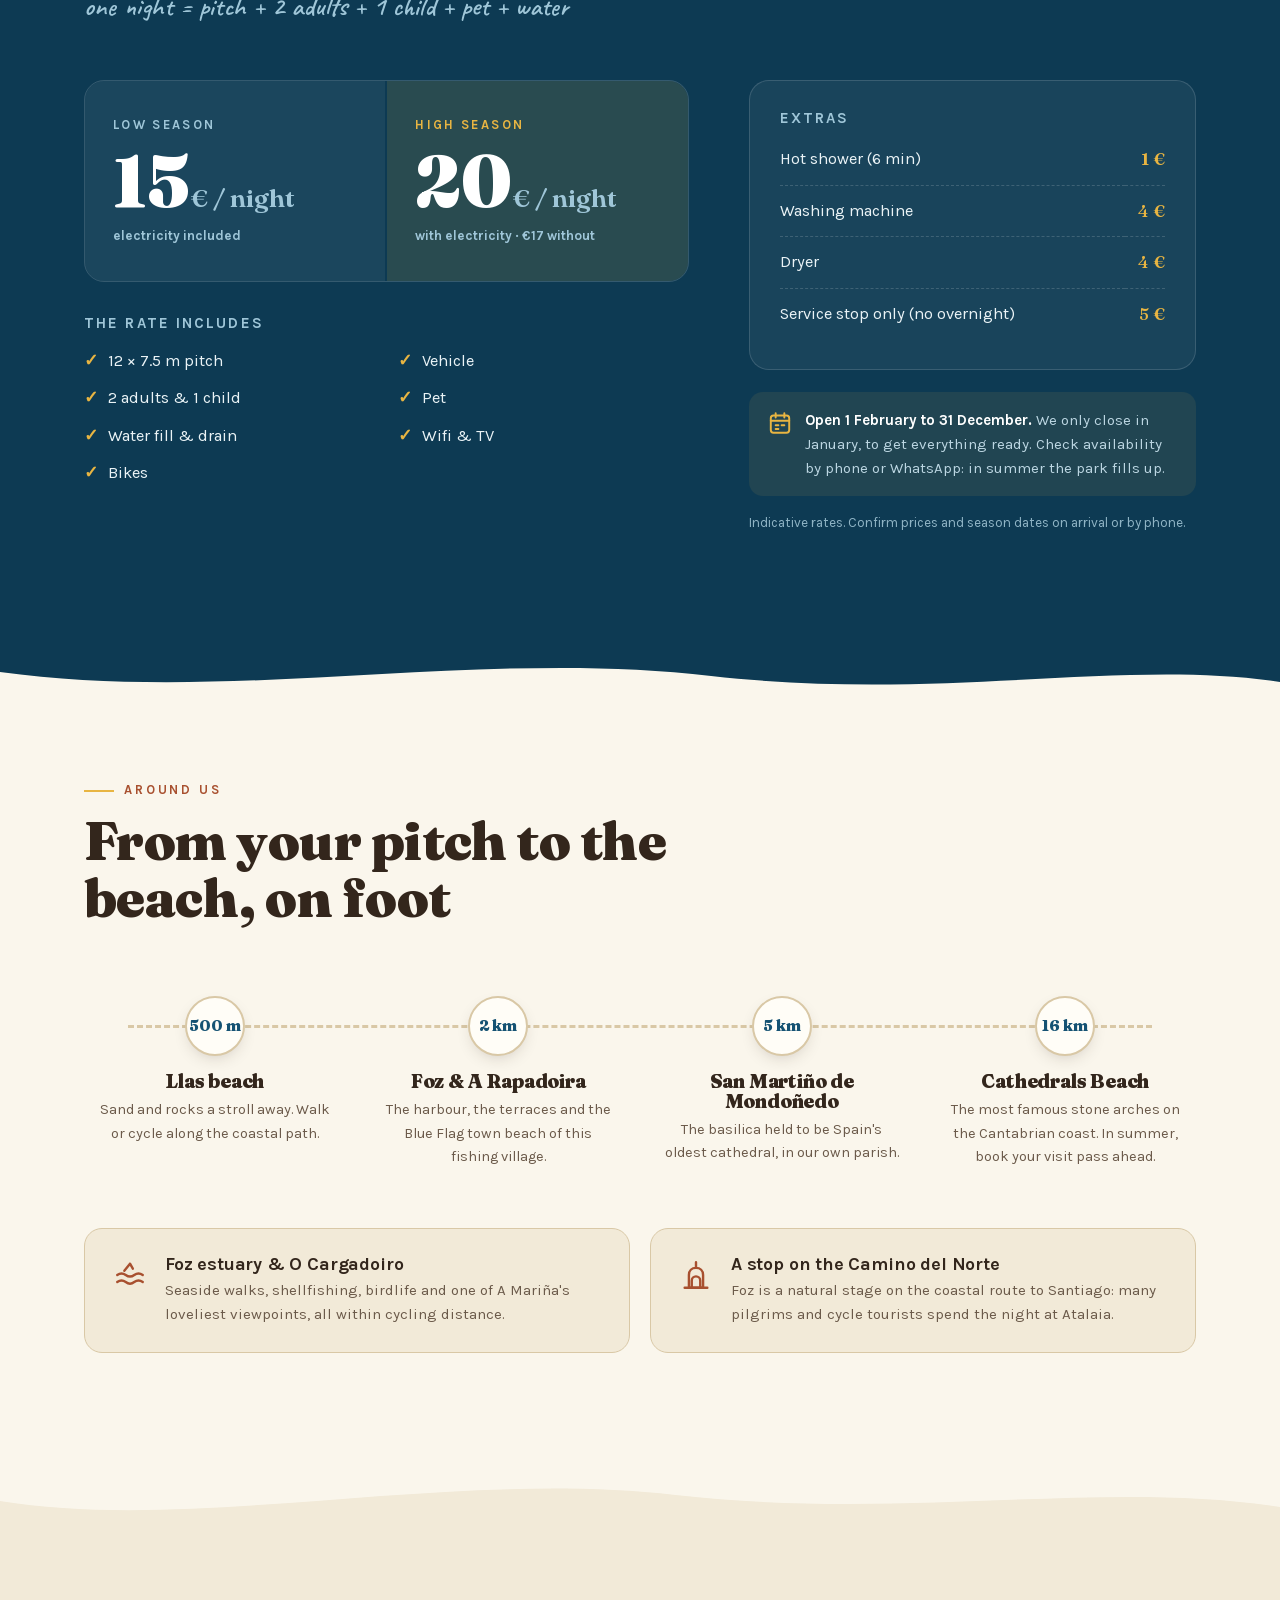
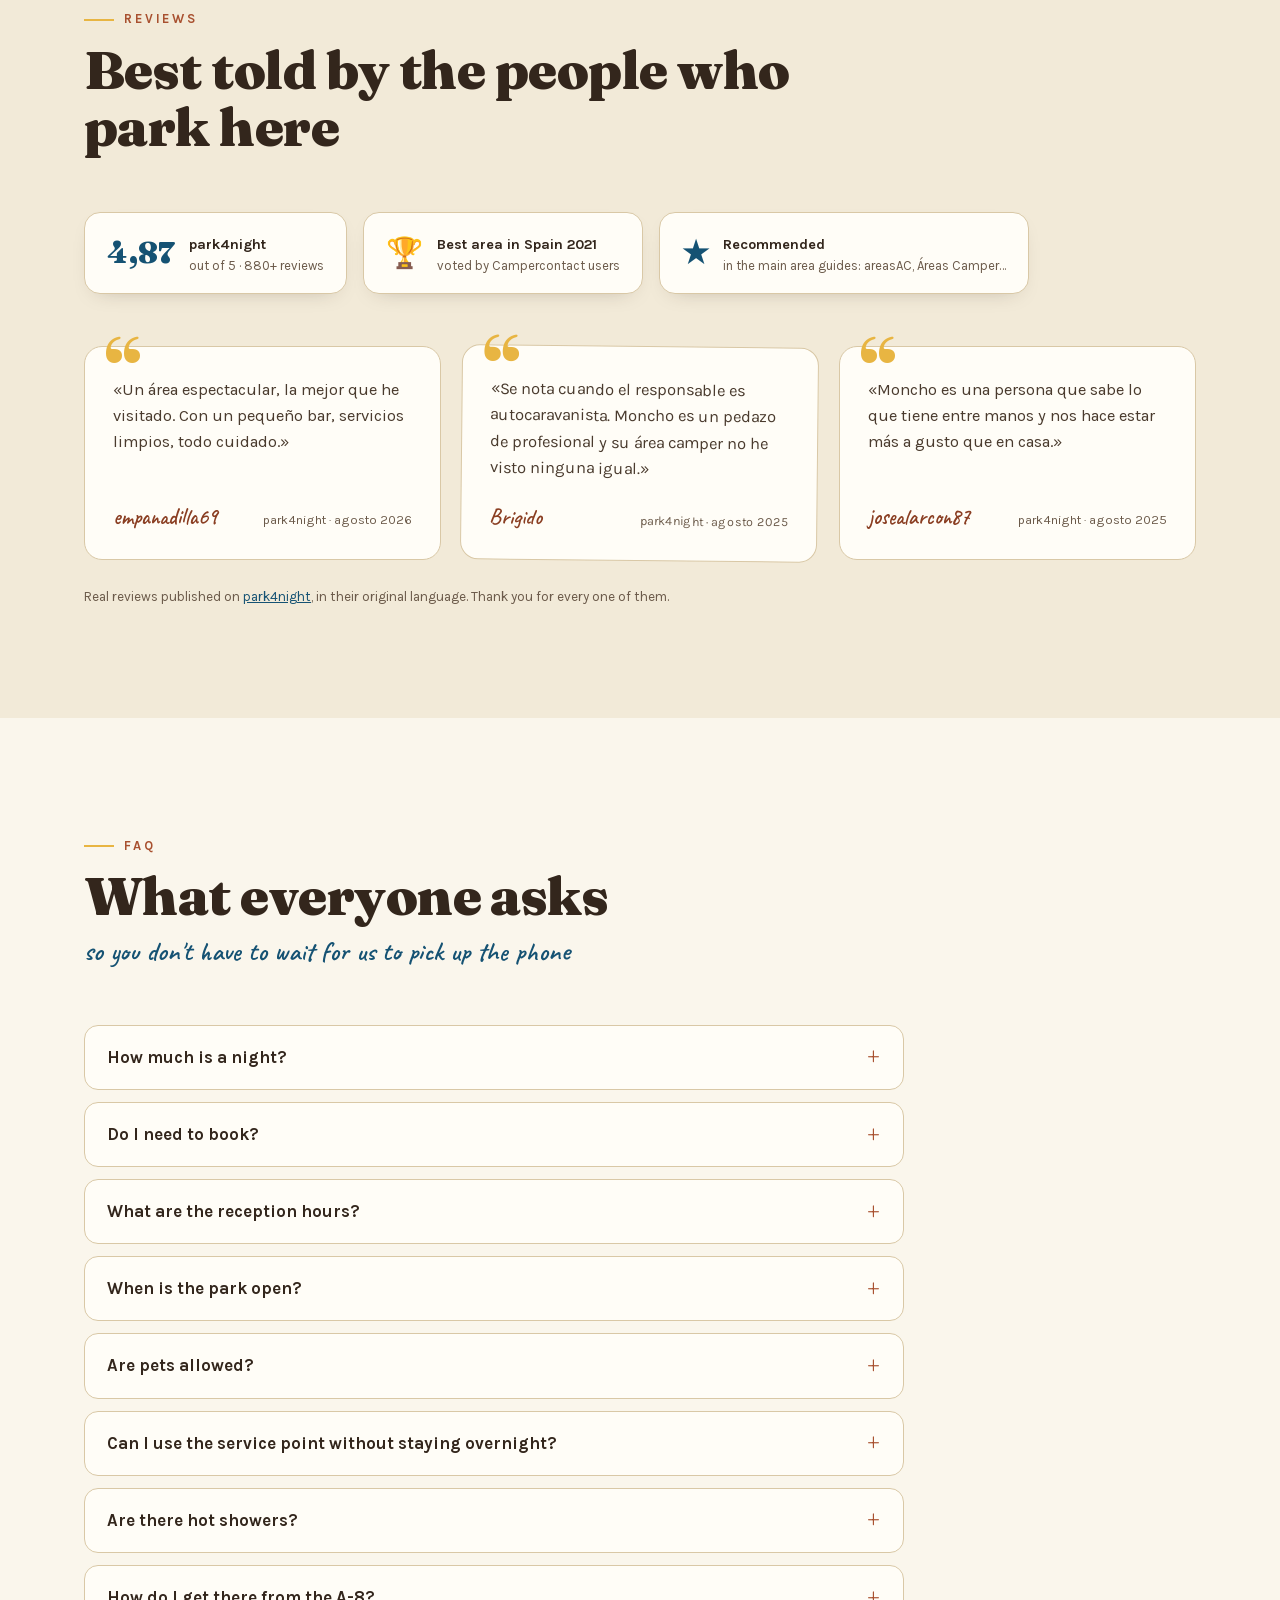
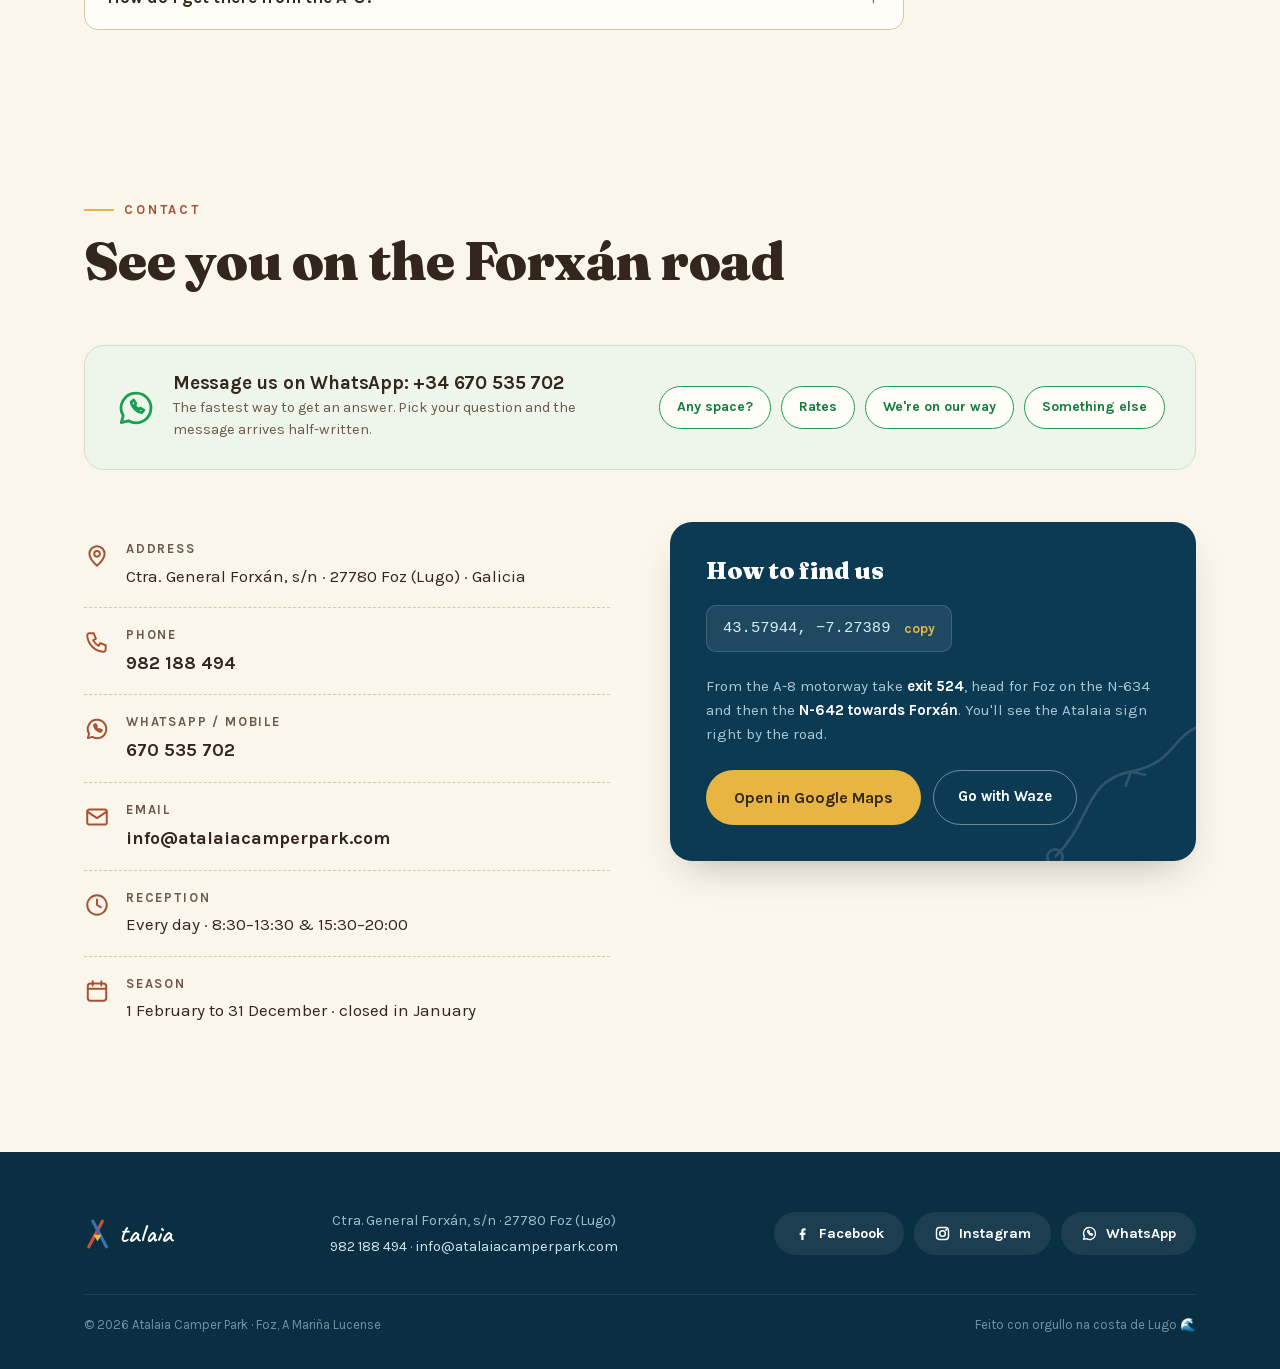
==== commit f8871f8c: "Vigilante de reproducción permanente + cache-busting v4 Co-Authored-By: Claude Fable 5 <noreply@anth" ====
--- a/index.html
+++ b/index.html
@@ -625,7 +625,7 @@
 <header class="hero" id="top">
   <div class="hero-bg">
     <img src="img/hero-foto.jpg" width="1600" height="738" fetchpriority="high" decoding="async" alt="Vista aérea de Atalaia Camper Park con el área llena, en Foz (Lugo)">
-    <video class="hero-vid" id="heroVid" autoplay muted loop playsinline preload="auto" poster="img/hero-poster.jpg" aria-hidden="true"></video>
+    <video class="hero-vid" id="heroVid" autoplay muted loop playsinline preload="auto" poster="img/hero-poster.jpg" disablepictureinpicture disableremoteplayback x-webkit-airplay="deny" aria-hidden="true"></video>
   </div>
   <div class="hero-grain" aria-hidden="true"></div>
   <div class="hero-inner wrap">
@@ -1158,7 +1158,7 @@
 const hv = document.getElementById('heroVid');
 if (hv) {
   hv.muted = true;
-  hv.src = innerWidth < 800 ? 'img/hero-video-movil.mp4' : 'img/hero-video.mp4';
+  hv.src = innerWidth < 800 ? 'img/hero-video-movil.mp4?v=4' : 'img/hero-video.mp4?v=4';
   hv.addEventListener('playing', () => hv.classList.add('on'), { once: true });
   const play = () => { if (hv.paused) hv.play().catch(() => {}); };
   play();
@@ -1171,13 +1171,21 @@
     if (window.__noswap || !hv.paused || hv.dataset.swapped) return;
     hv.dataset.swapped = '1';
     const img = new Image();
-    img.src = 'img/hero-anim.webp';
+    img.src = 'img/hero-anim.webp?v=4';
     img.className = 'hero-vid on';
     img.alt = '';
     img.onload = () => hv.replaceWith(img);
   };
-  setTimeout(aAnimacion, 1200);
-  setTimeout(aAnimacion, 3000);
+  hv.addEventListener('pause', () => { if (!document.hidden && !hv.dataset.swapped) hv.play().catch(() => {}); });
+  let fallos = 0;
+  const vigia = setInterval(() => {
+    if (hv.dataset.swapped) { clearInterval(vigia); return; }
+    if (hv.paused) {
+      fallos++;
+      hv.play().catch(() => {});
+      if (fallos >= 2) { aAnimacion(); clearInterval(vigia); }
+    } else fallos = 0;
+  }, 1500);
 }
 
 /* ---------- año del footer ---------- */
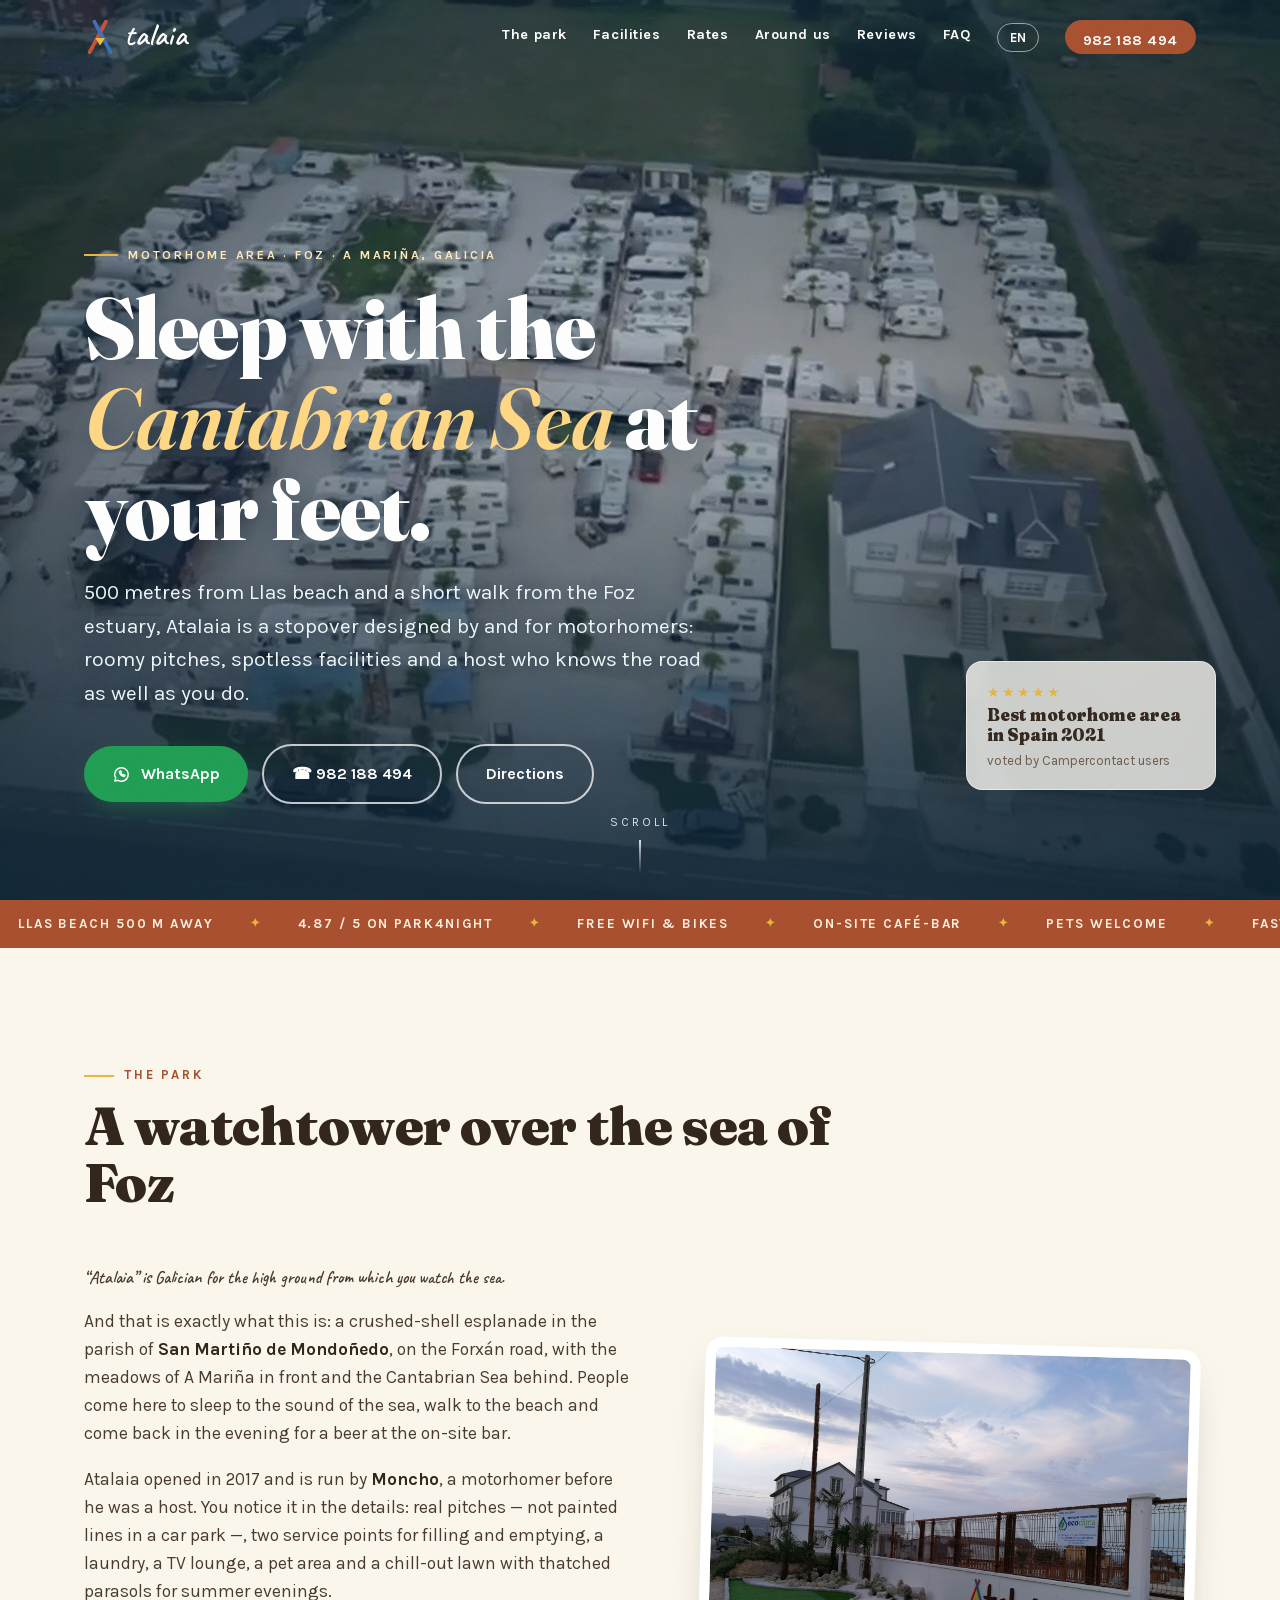
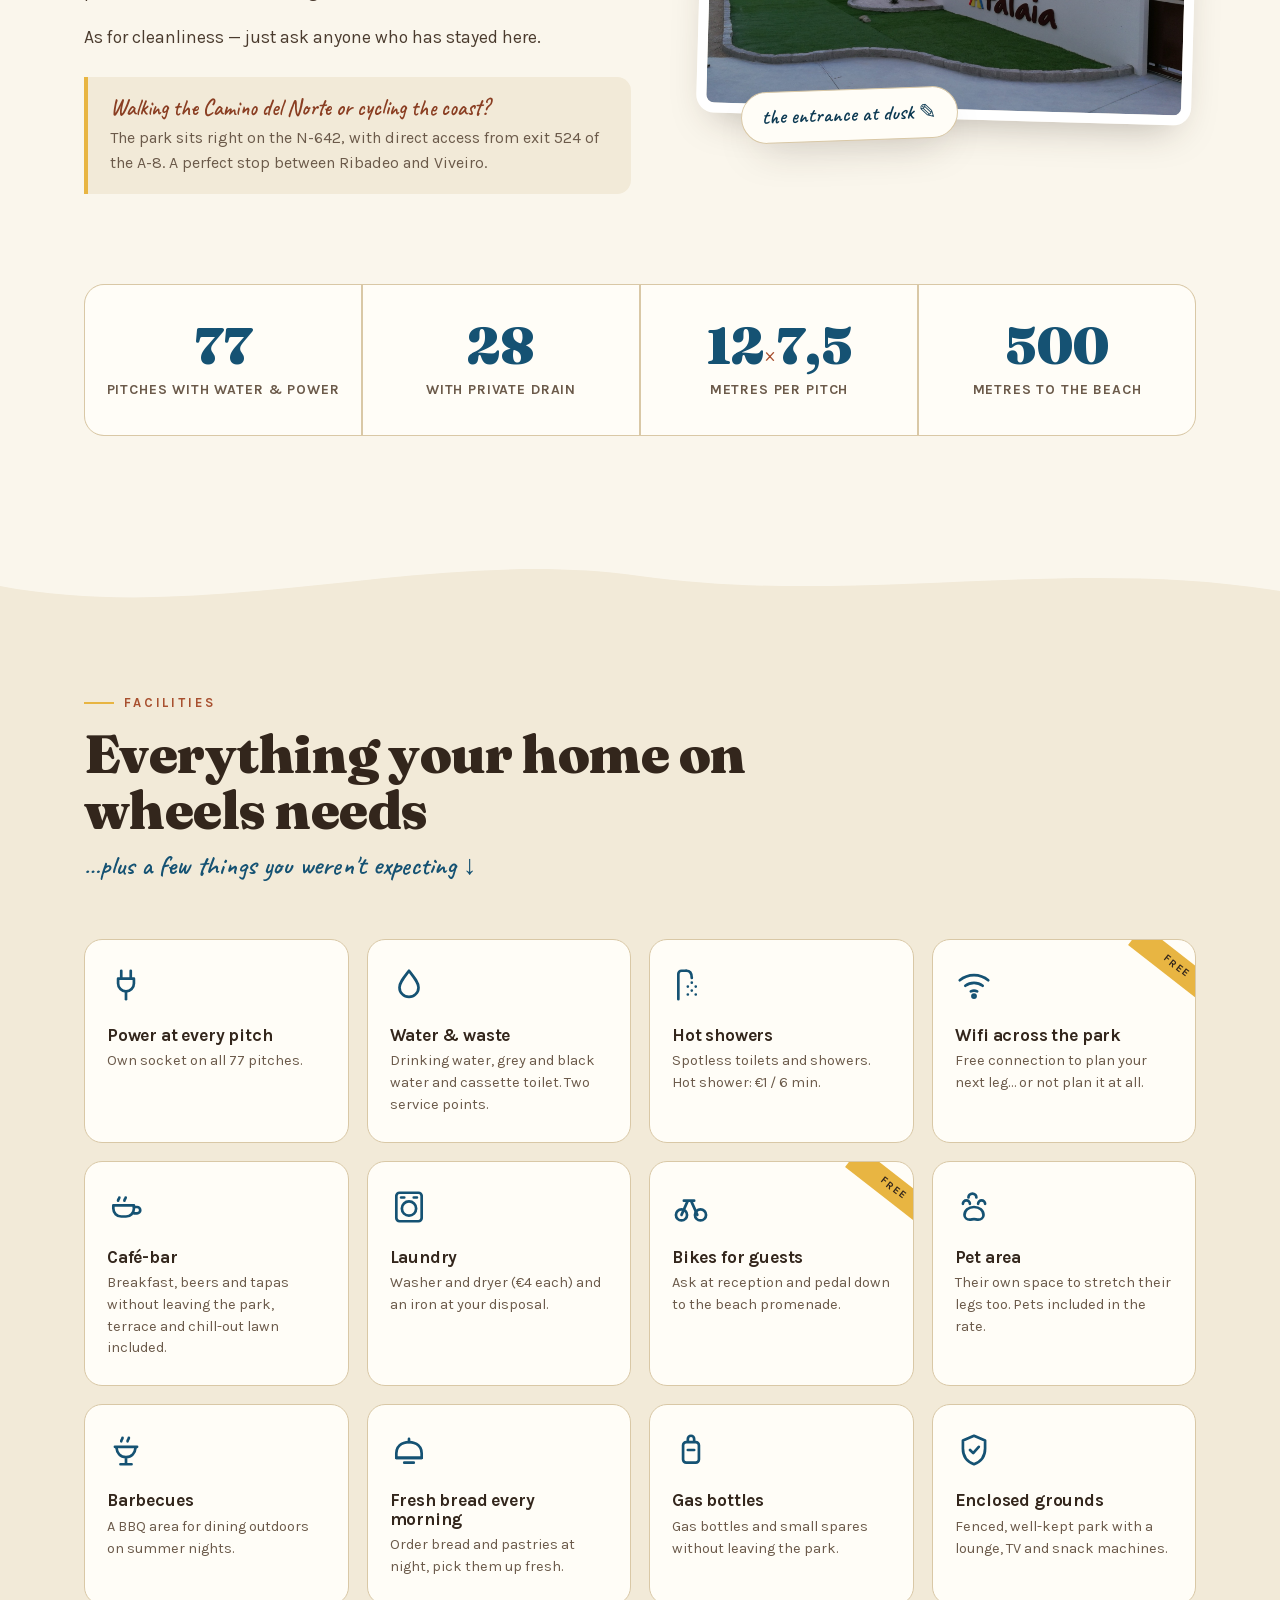
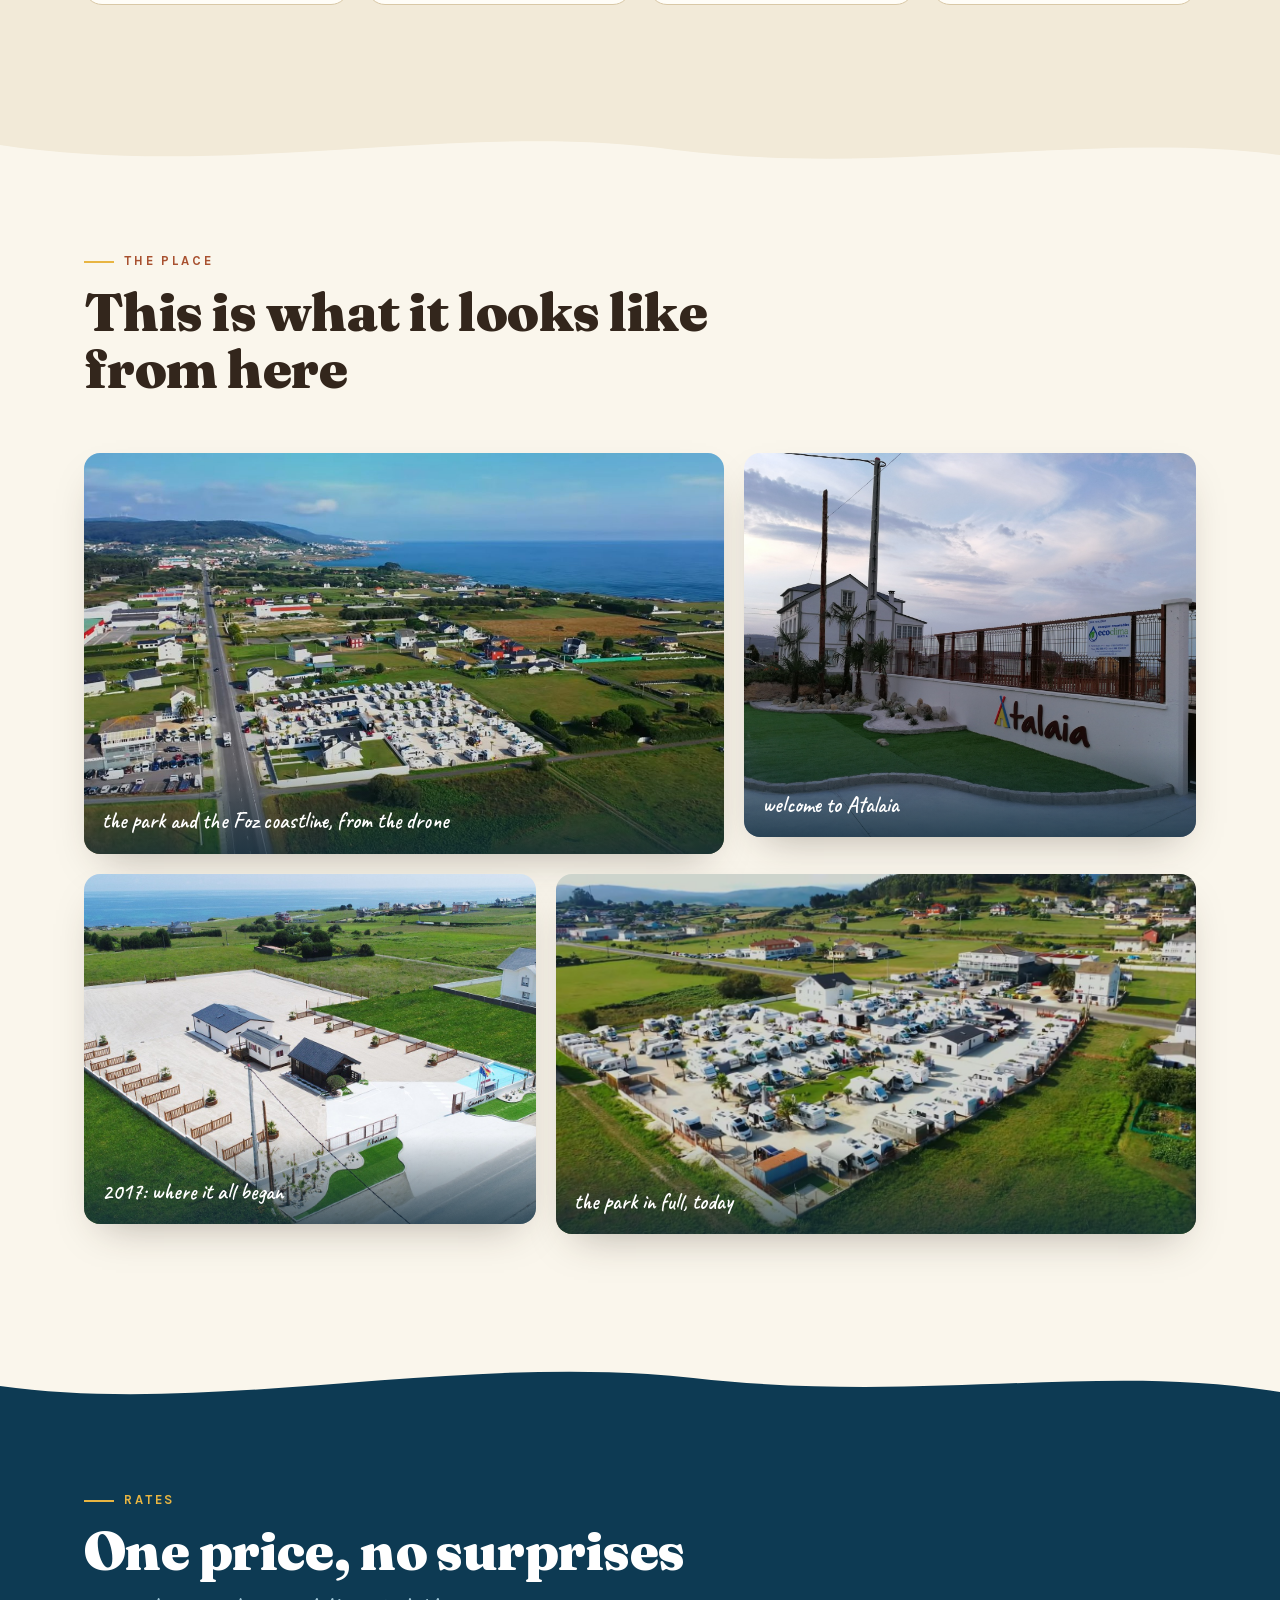
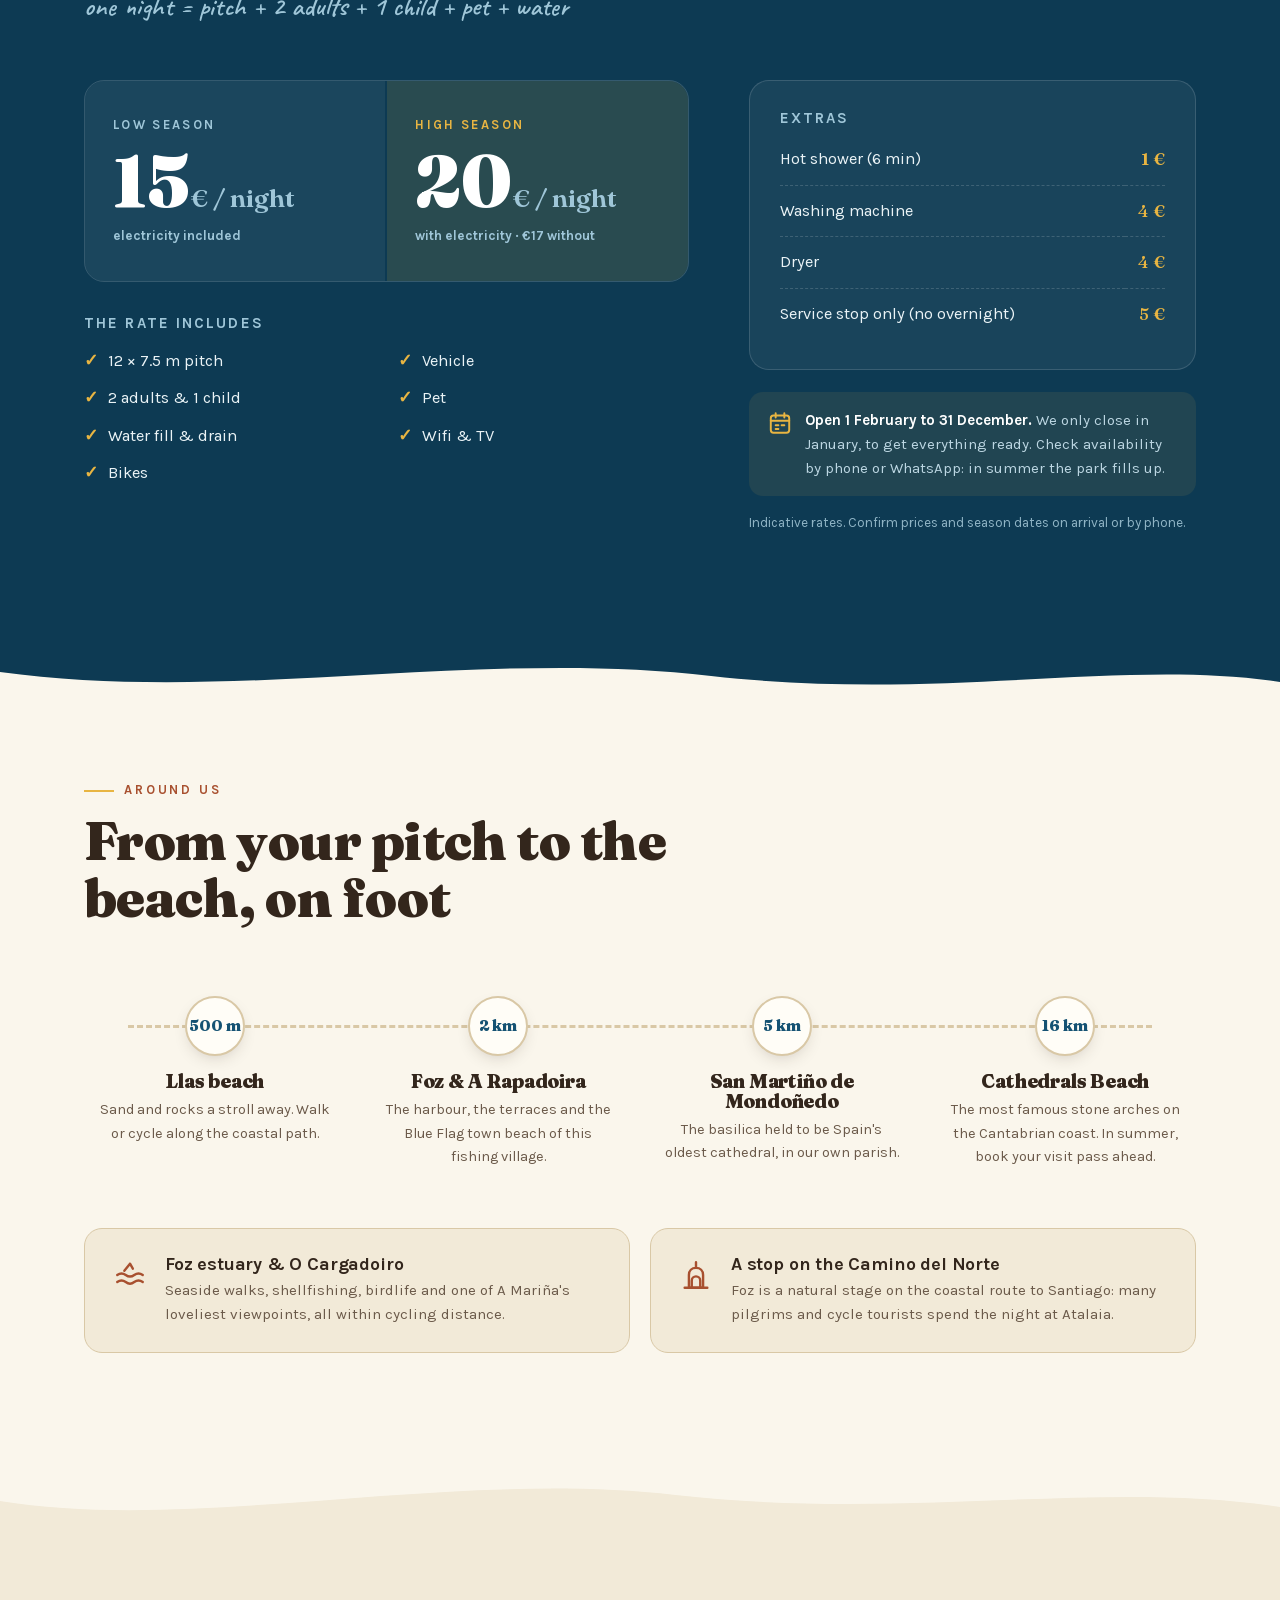
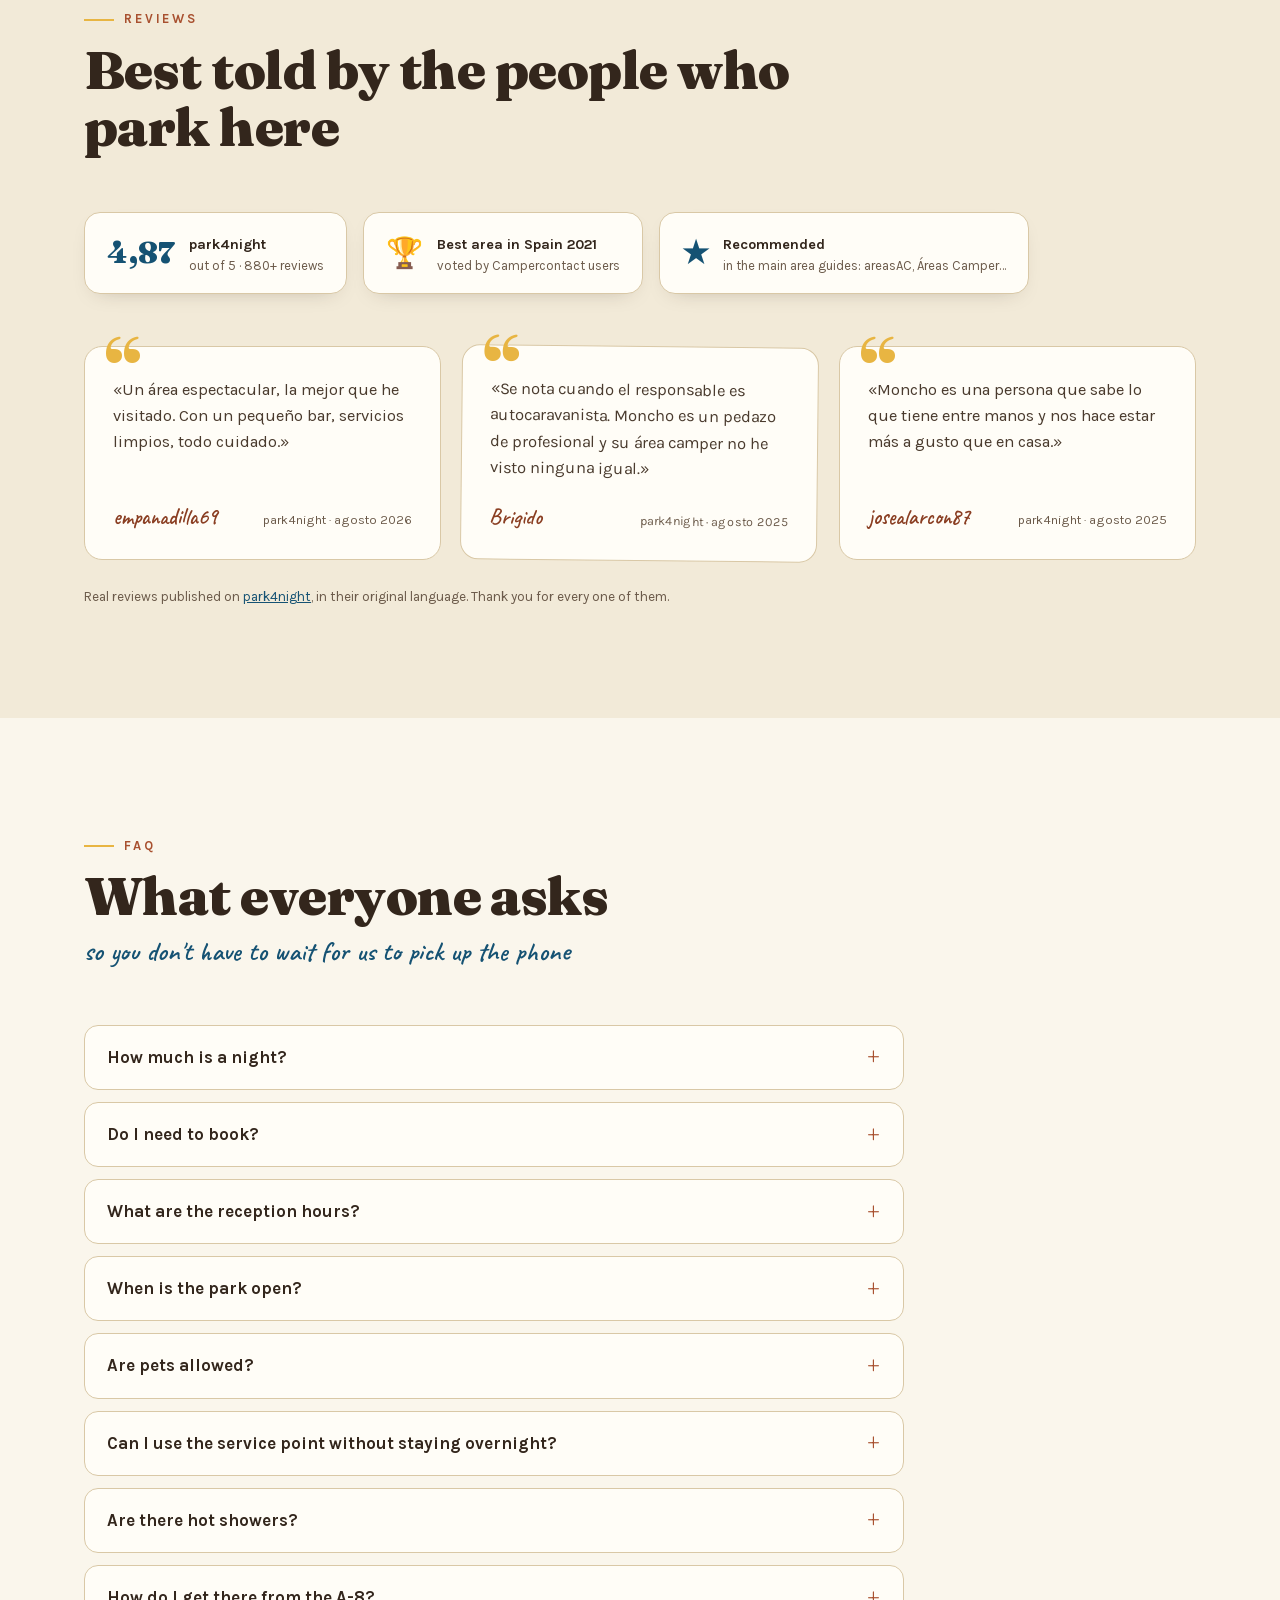
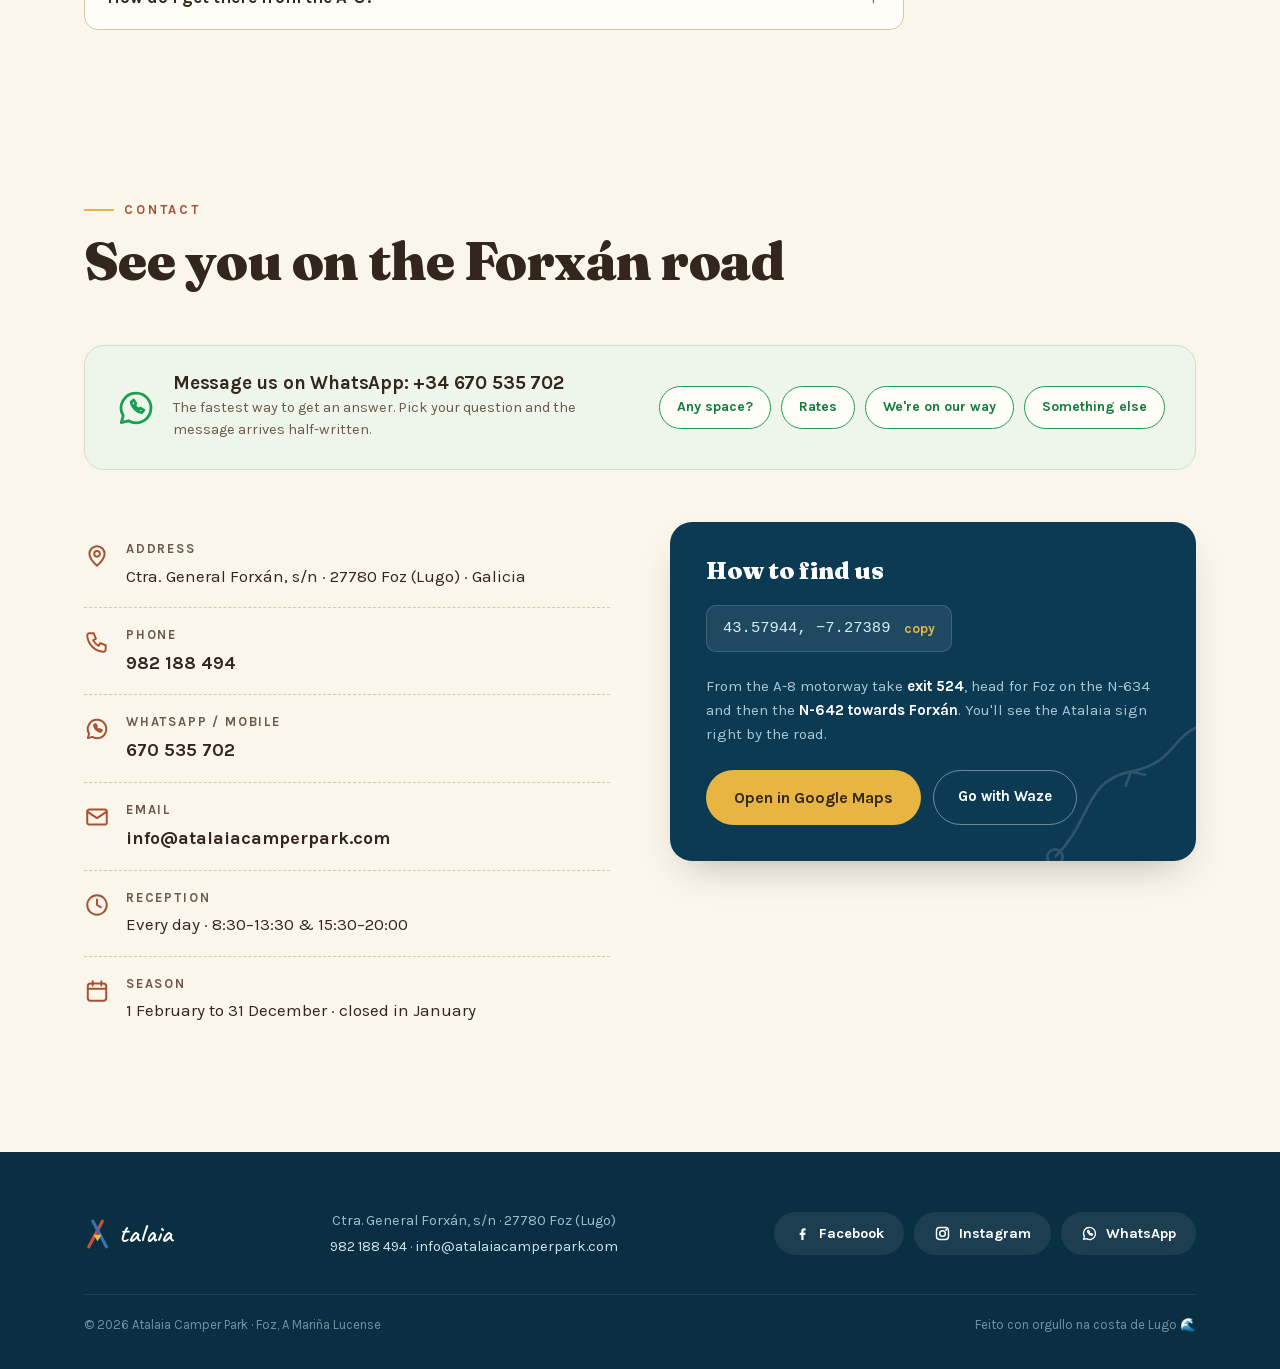
==== commit e26a9da7: "Respaldo del hero = primer fotograma del vídeo: transición invisible Co-Authored-By: Claude Fable 5 " ====
--- a/index.html
+++ b/index.html
@@ -26,7 +26,7 @@
 <meta name="twitter:title" content="Atalaia Camper Park · Área de autocaravanas en Foz, Galicia">
 <meta name="twitter:description" content="A 500 m de la playa de Llas. Mejor área de autocaravanas de España 2021. Desde 15 €/noche.">
 <meta name="twitter:image" content="https://atalaiacamperpark.com/img/area-costa.jpg">
-<link rel="preload" as="image" href="img/hero-foto.jpg" fetchpriority="high">
+<link rel="preload" as="image" href="img/hero-first.jpg" fetchpriority="high">
 <link rel="icon" href='data:image/svg+xml,<svg xmlns="http://www.w3.org/2000/svg" viewBox="0 0 32 32"><path d="M6 28 L20 3" stroke="%23c94f38" stroke-width="3.4" stroke-linecap="round"/><path d="M26 28 L12 3" stroke="%233d6fb4" stroke-width="3.4" stroke-linecap="round"/><path d="M11.5 17 L20.5 17 L16 24 Z" fill="%23eebd3f"/></svg>'>
 <link rel="stylesheet" href="fonts.css">
 <script type="application/ld+json">
@@ -231,7 +231,7 @@
 /* ---------- hero ---------- */
 .hero{position:relative;min-height:100svh;display:flex;align-items:flex-end;isolation:isolate;overflow:hidden}
 .hero-bg{position:absolute;inset:0;z-index:-2}
-.hero-bg img{width:100%;height:100%;object-fit:cover;animation:kenburns 22s ease-out both}
+.hero-bg img{width:100%;height:100%;object-fit:cover}
 @keyframes kenburns{from{transform:scale(1.14) translateY(-1.5%)}to{transform:scale(1)}}
 .hero-vid{position:absolute;inset:0;width:100%;height:100%;object-fit:cover;opacity:0;transition:opacity 1.4s ease}
 .hero-vid.on{opacity:1}
@@ -624,8 +624,8 @@
 <!-- ══════════ HERO ══════════ -->
 <header class="hero" id="top">
   <div class="hero-bg">
-    <img src="img/hero-foto.jpg" width="1600" height="738" fetchpriority="high" decoding="async" alt="Vista aérea de Atalaia Camper Park con el área llena, en Foz (Lugo)">
-    <video class="hero-vid" id="heroVid" autoplay muted loop playsinline preload="auto" poster="img/hero-poster.jpg" disablepictureinpicture disableremoteplayback x-webkit-airplay="deny" aria-hidden="true"></video>
+    <img src="img/hero-first.jpg" width="1600" height="900" fetchpriority="high" decoding="async" alt="Vista aérea de Atalaia Camper Park con el área llena, en Foz (Lugo)">
+    <video class="hero-vid" id="heroVid" autoplay muted loop playsinline preload="auto" poster="img/hero-first.jpg" disablepictureinpicture disableremoteplayback x-webkit-airplay="deny" aria-hidden="true"></video>
   </div>
   <div class="hero-grain" aria-hidden="true"></div>
   <div class="hero-inner wrap">
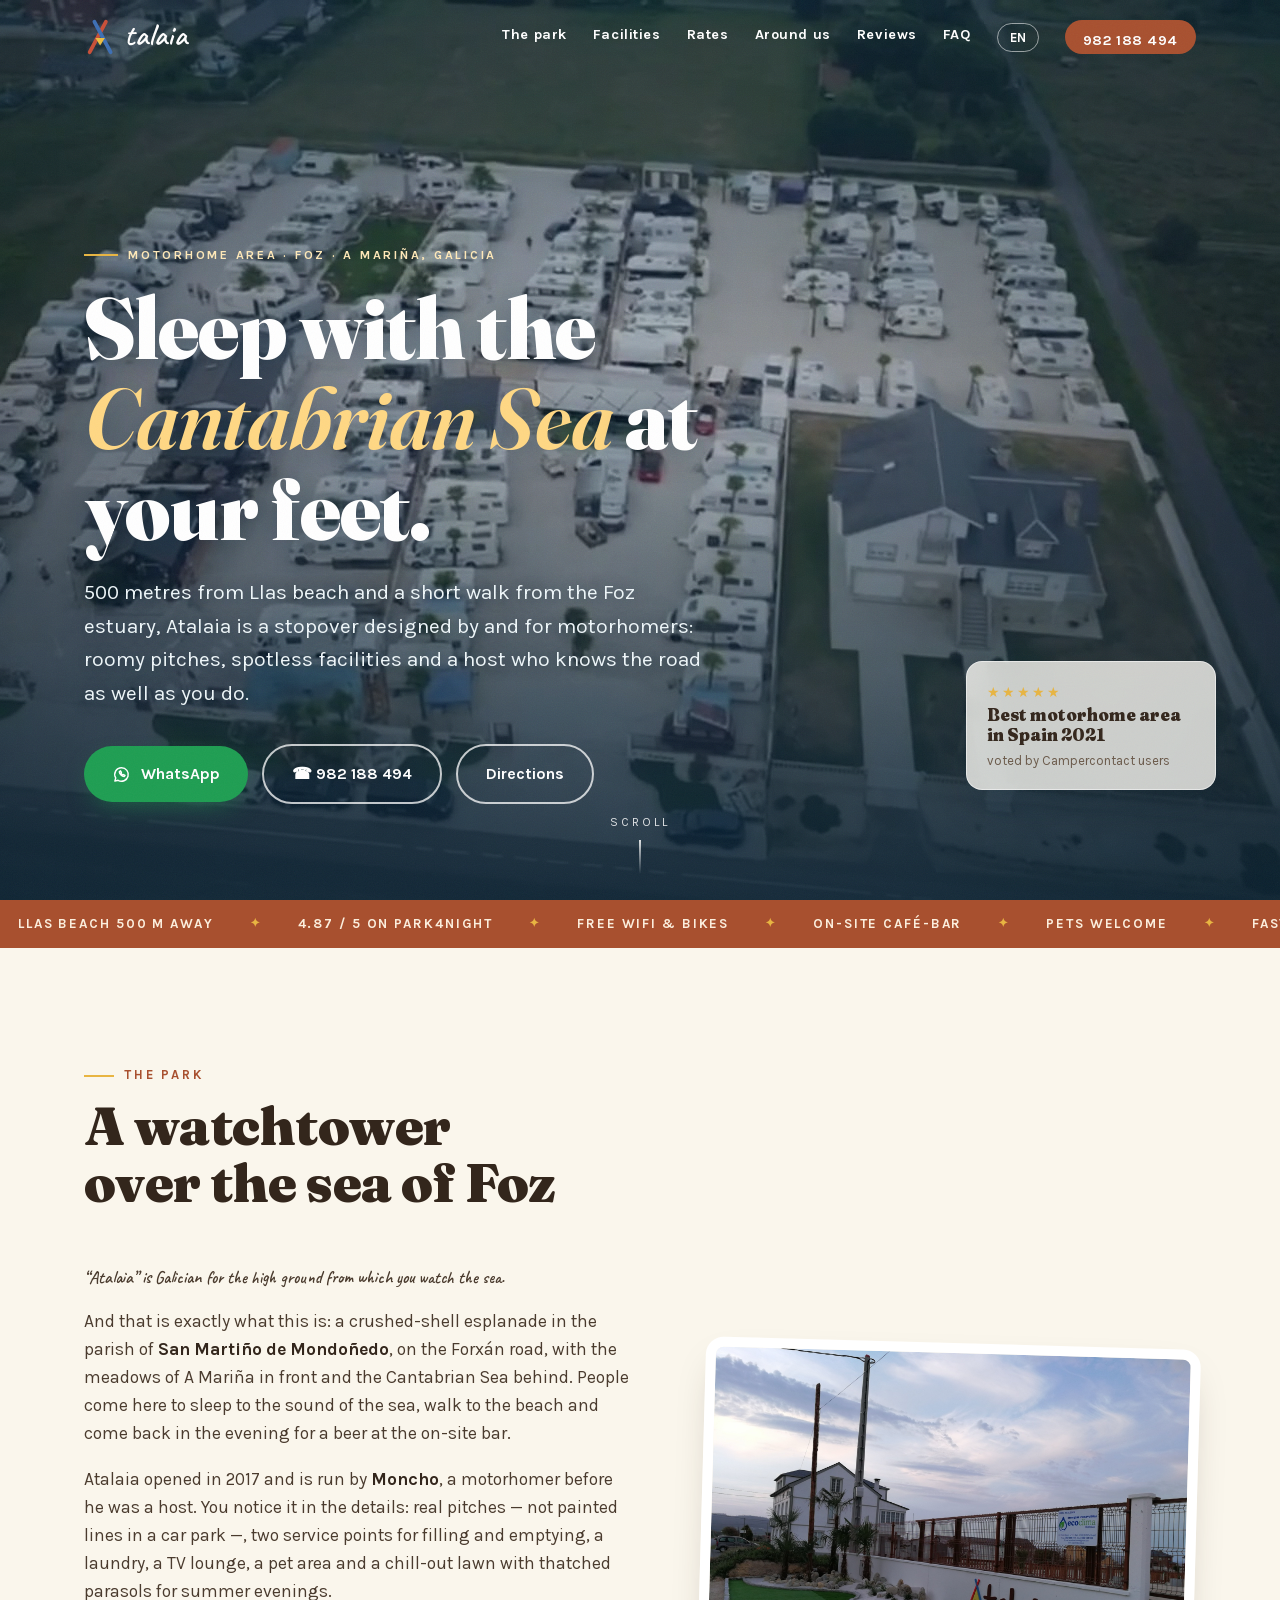
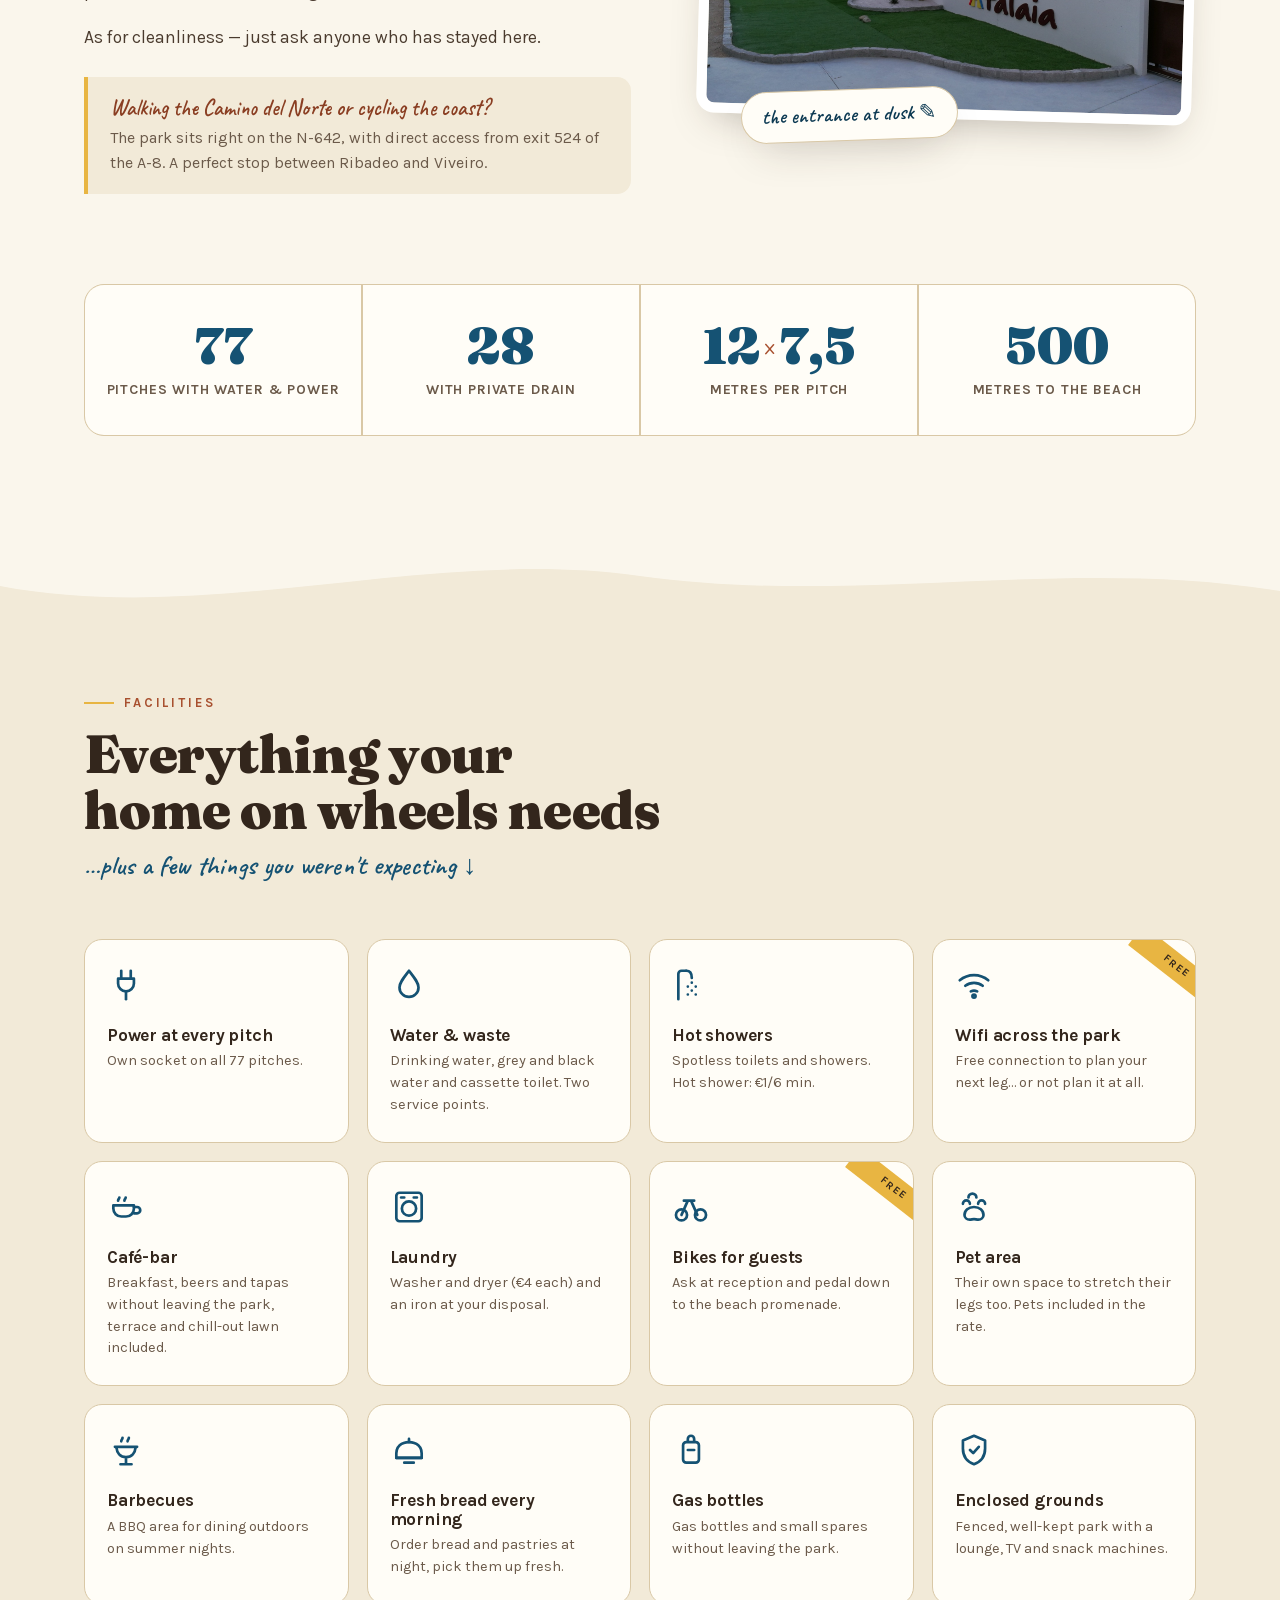
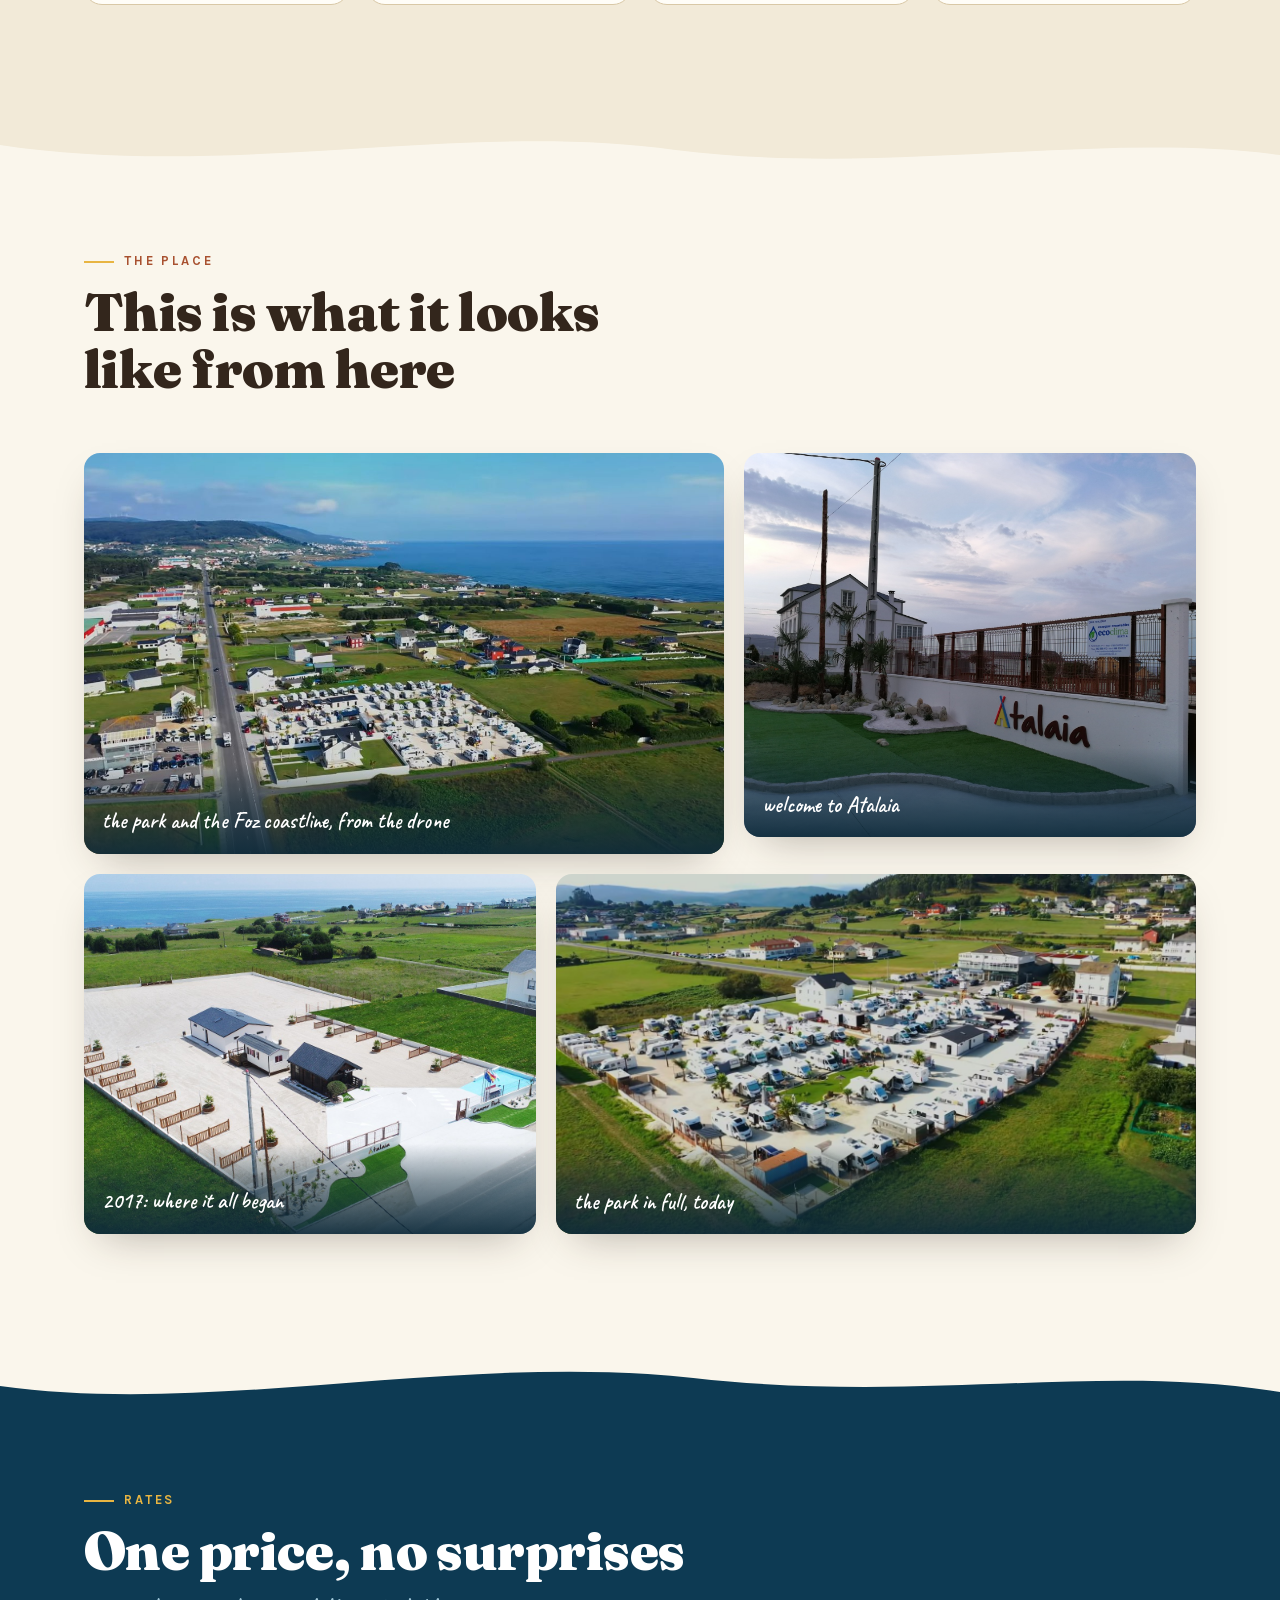
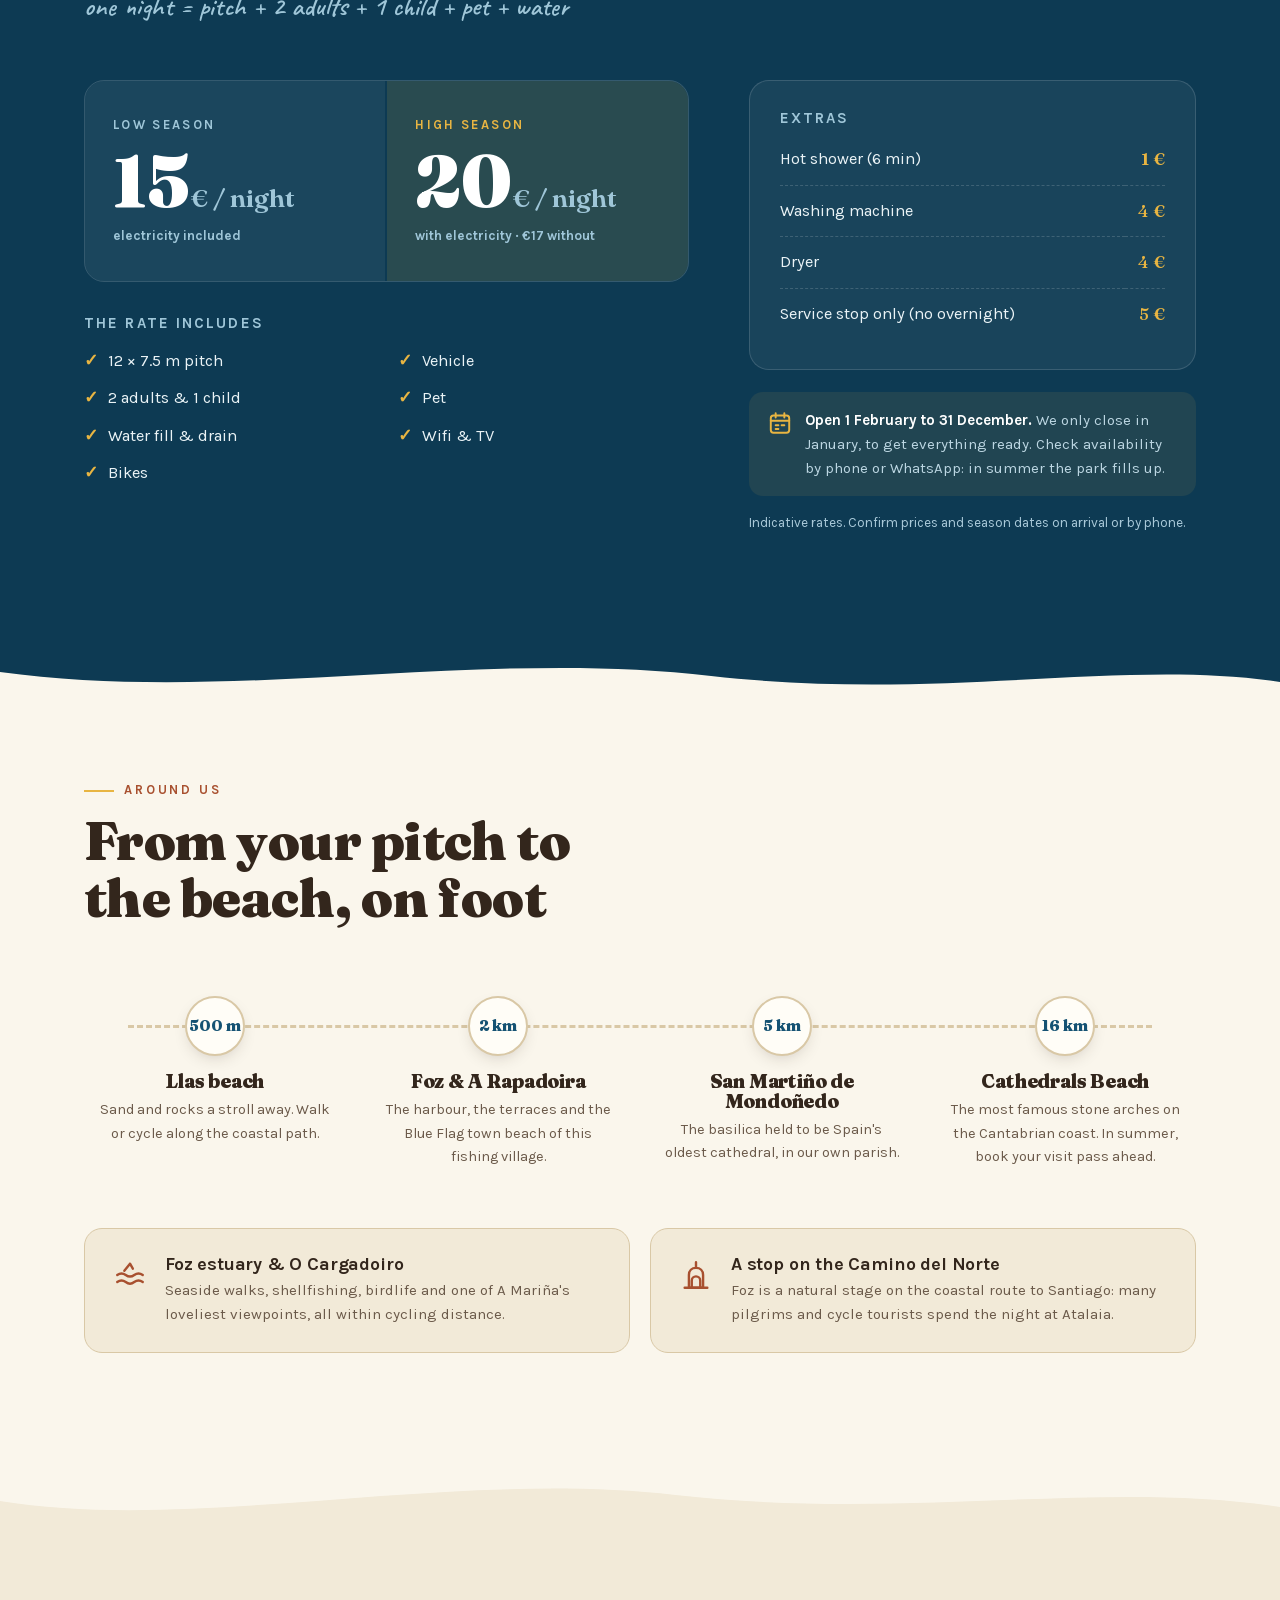
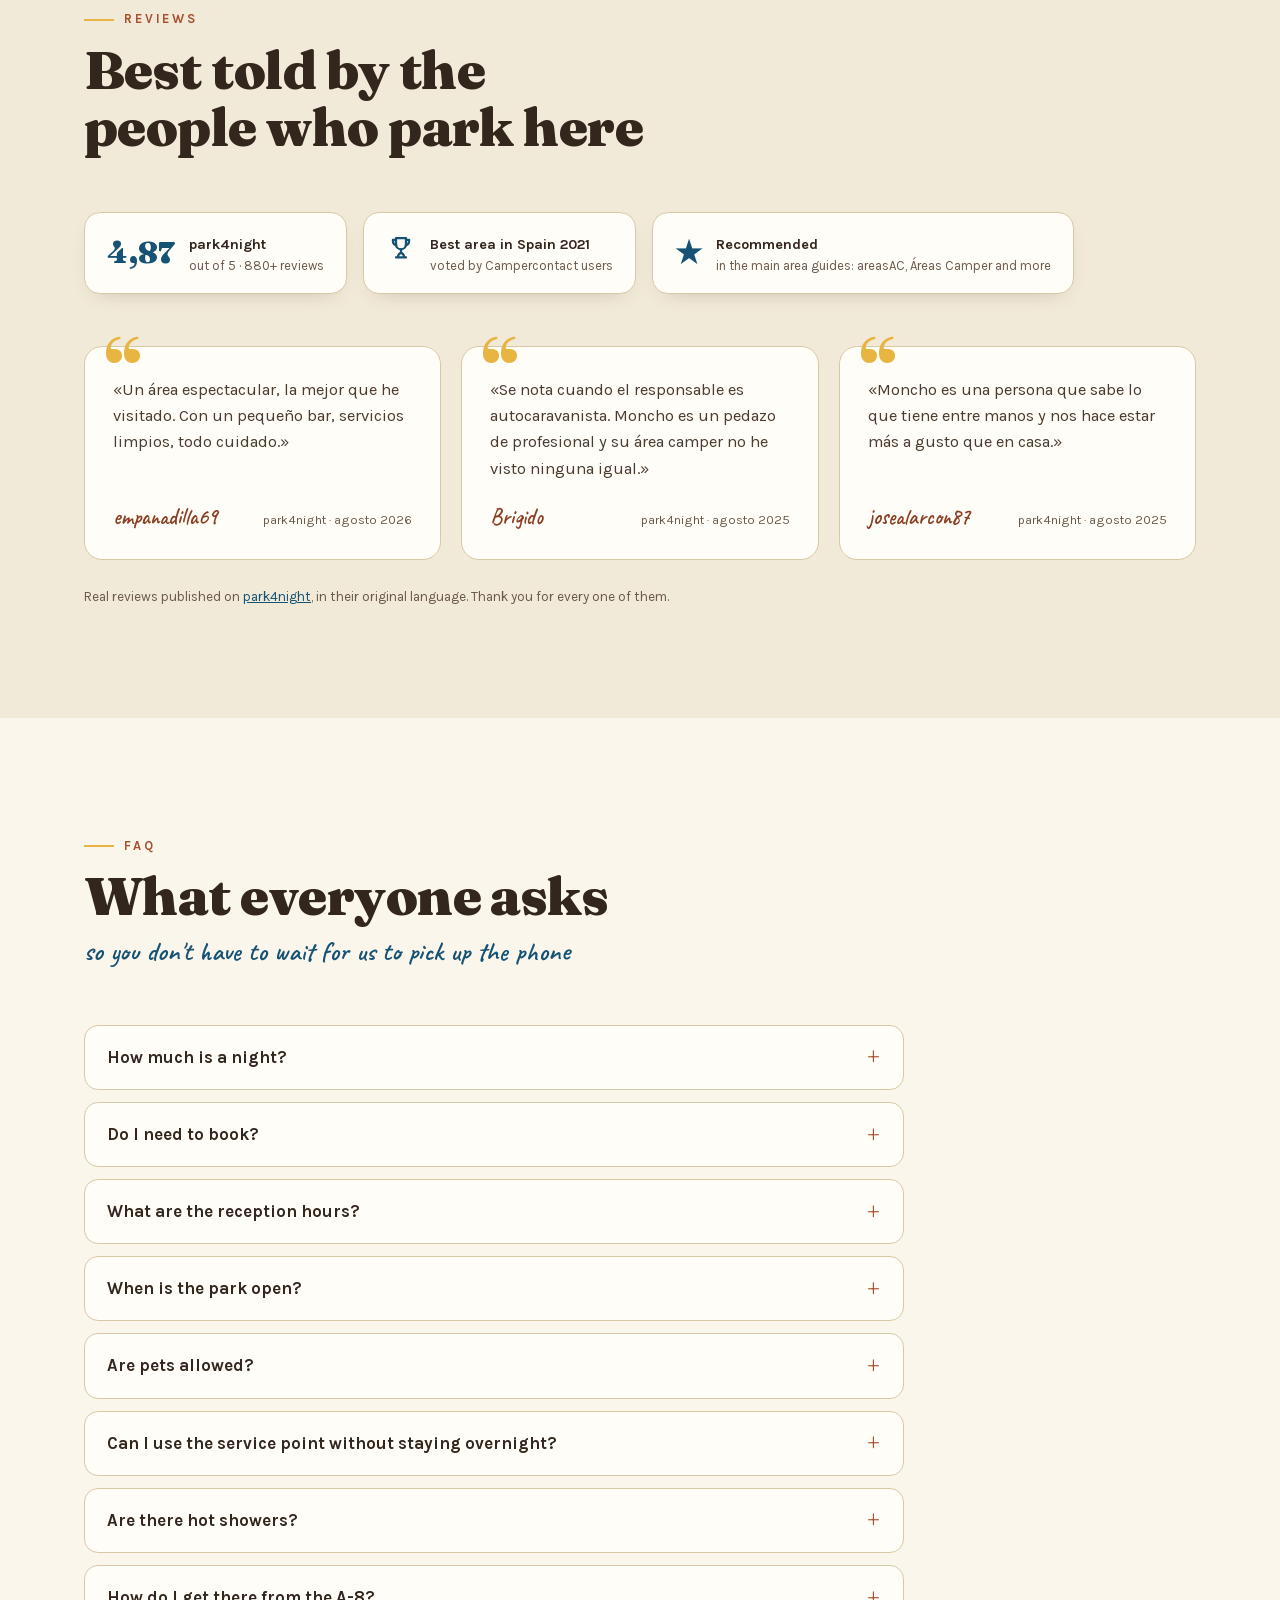
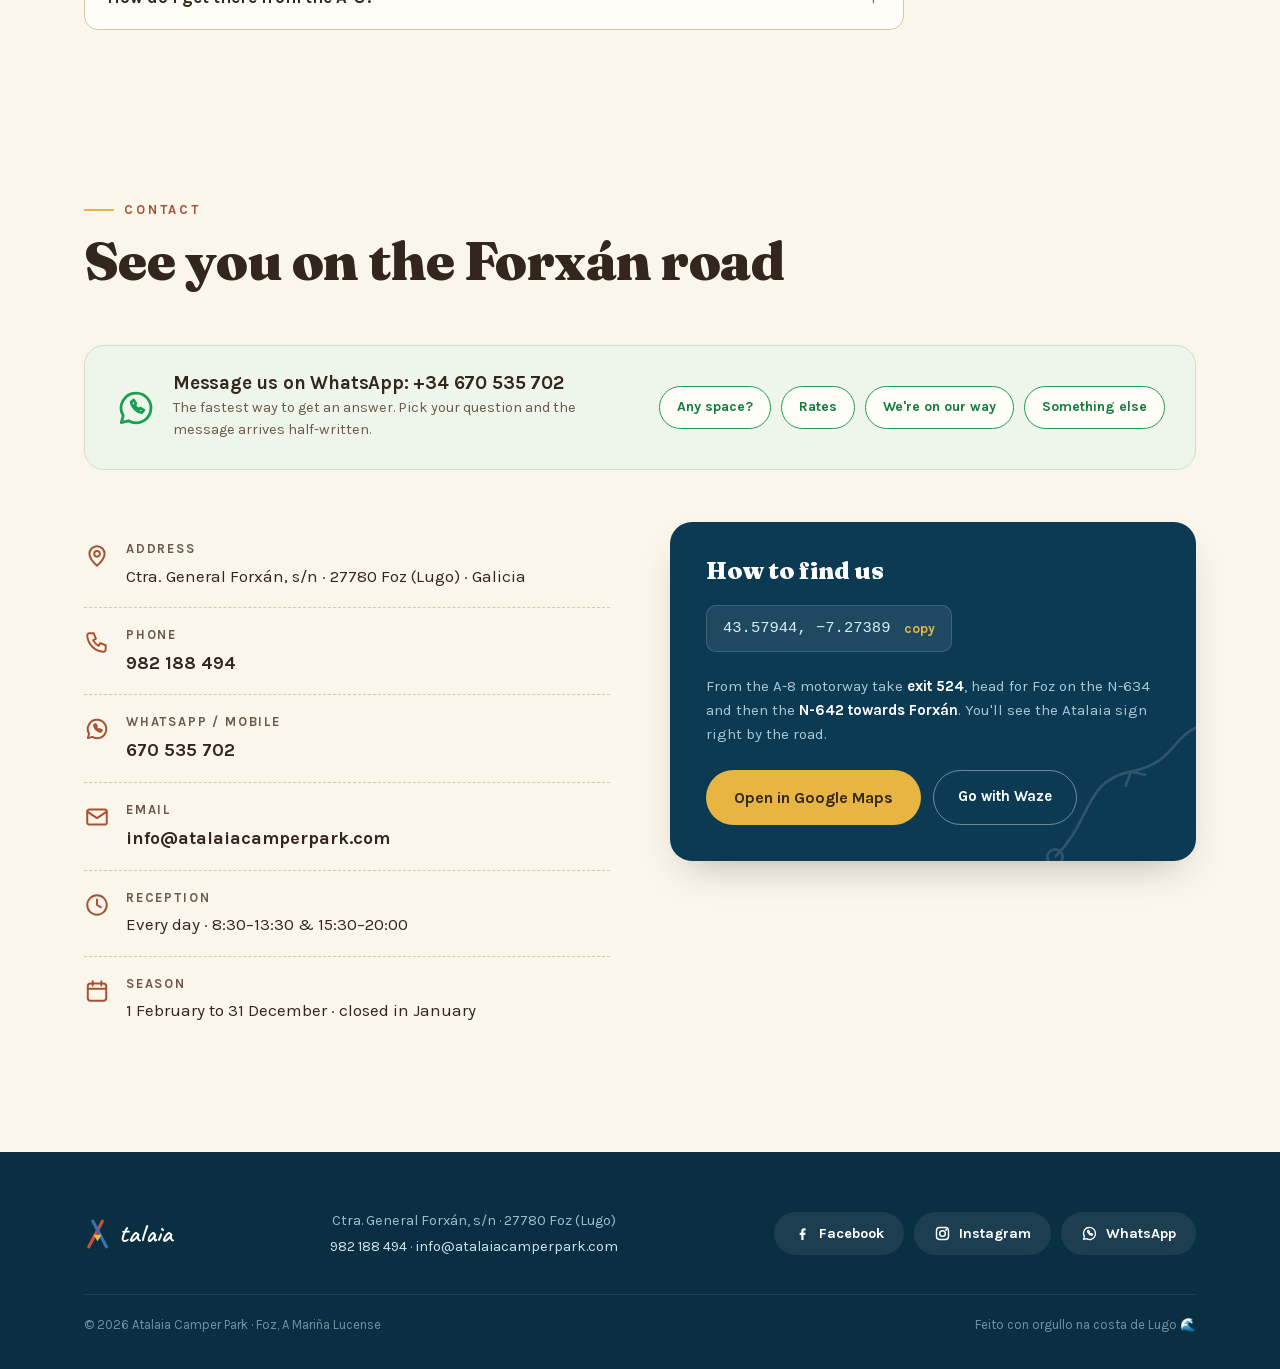
==== commit fdbee6b0: "Auditoría completa: cabecera opaca, precios móvil, alineaciones, contrastes y detalles tipográficos " ====
--- a/index.html
+++ b/index.html
@@ -193,7 +193,7 @@
   position:fixed;top:0;left:0;right:0;z-index:100;
   padding:18px 0;transition:background .35s,box-shadow .35s,padding .35s;
 }
-.nav.solid{background:rgba(250,246,236,.94);backdrop-filter:blur(10px);box-shadow:0 1px 0 var(--sand-line);padding:10px 0}
+.nav.solid{background:#faf6ec;box-shadow:0 1px 0 var(--sand-line);padding:10px 0}
 .nav .wrap{display:flex;align-items:center;gap:28px}
 .brand{display:flex;align-items:center;gap:8px;text-decoration:none;flex-shrink:0}
 .brand svg{height:38px;width:auto}
@@ -211,17 +211,19 @@
   border:none !important;transition:background .2s,transform .2s;
 }
 .nav-tel:hover{background:var(--rust-deep);transform:translateY(-1px)}
-.burger{display:none;margin-left:auto;background:none;border:0;cursor:pointer;padding:6px;z-index:130}
+.burger{display:none;margin-left:auto;background:none;border:0;cursor:pointer;padding:6px;position:relative;z-index:130}
 .burger span{display:block;width:26px;height:3px;border-radius:2px;background:#fff;margin:5px 0;transition:transform .3s,opacity .3s,background .35s}
 .nav.solid .burger span{background:var(--ink)}
 @media (max-width:1050px){
+  body.menu-open{overflow:hidden}
+  body.menu-open .nav{background:transparent;box-shadow:none;backdrop-filter:none;-webkit-backdrop-filter:none}
   .nav-links{
     position:fixed;inset:0;flex-direction:column;justify-content:center;gap:30px;
     background:var(--sea-ink);transform:translateX(100%);transition:transform .4s cubic-bezier(.7,0,.3,1);
   }
   .nav-links a{color:#fff !important;font-size:22px}
   body.menu-open .nav-links{transform:none}
-  body.menu-open .burger span{background:#fff}
+  body.menu-open .nav .burger span{background:#fff}
   body.menu-open .burger span:nth-child(1){transform:translateY(8px) rotate(45deg)}
   body.menu-open .burger span:nth-child(2){opacity:0}
   body.menu-open .burger span:nth-child(3){transform:translateY(-8px) rotate(-45deg)}
@@ -301,7 +303,7 @@
 .sec-head{margin-bottom:56px;position:relative}
 .overline{color:var(--rust);font-weight:800;letter-spacing:.22em;text-transform:uppercase;font-size:13px;display:inline-flex;align-items:center;gap:10px}
 .overline::before{content:"";width:30px;height:2px;background:var(--sun)}
-.sec-head h2{font-size:clamp(32px,4.6vw,54px);margin-top:12px;max-width:20ch}
+.sec-head h2{font-size:clamp(32px,4.6vw,54px);margin-top:12px;max-width:20ch;text-wrap:balance}
 .hand{font-family:var(--f-hand);font-weight:600;color:var(--sea);font-size:clamp(20px,2.4vw,27px);line-height:1.25}
 
 /* ---------- el área ---------- */
@@ -330,7 +332,7 @@
 .stat{background:var(--paper);padding:34px 20px;text-align:center;transition:background .3s}
 .stat:hover{background:#fff}
 .stat .num{font-family:var(--f-display);font-weight:900;font-size:clamp(36px,4.5vw,52px);color:var(--sea);line-height:1}
-.stat .num sub{font-size:.45em;font-weight:600;color:var(--rust);vertical-align:baseline}
+.stat .num .x{font-size:.5em;font-weight:600;color:var(--rust);vertical-align:.22em;margin:0 3px}
 .stat .lbl{margin-top:8px;font-size:14px;font-weight:700;letter-spacing:.06em;text-transform:uppercase;color:var(--ink-soft)}
 
 /* ---------- servicios ---------- */
@@ -360,11 +362,11 @@
 .gal-item figcaption{
   position:absolute;left:0;right:0;bottom:0;padding:40px 18px 14px;color:#fff;
   font-family:var(--f-hand);font-size:22px;
-  background:linear-gradient(transparent,rgba(13,42,58,.72));
+  background:linear-gradient(180deg,transparent,rgba(13,42,58,.45) 40%,rgba(13,42,58,.92));
 }
 .g1{grid-column:span 7;aspect-ratio:16/10}
 .g2{grid-column:span 5;aspect-ratio:4/3.4}
-.g3{grid-column:span 5;aspect-ratio:4/3.1}
+.g3{grid-column:span 5;aspect-ratio:1.255}
 .g4{grid-column:span 7;aspect-ratio:16/9}
 @media (max-width:720px){.g1,.g2,.g3,.g4{grid-column:span 12;aspect-ratio:16/10}}
 dialog.lightbox{border:0;background:rgba(20,14,9,.92);max-width:100vw;max-height:100vh;width:100vw;height:100vh;display:grid;place-items:center;padding:4vmin}
@@ -385,7 +387,7 @@
 .precio.alta{background:rgba(232,181,66,.13)}
 .precio .temp{font-size:13px;font-weight:800;letter-spacing:.18em;text-transform:uppercase;color:#9fc6d8}
 .precio.alta .temp{color:var(--sun)}
-.precio .eur{font-family:var(--f-display);font-weight:900;font-size:clamp(52px,6vw,72px);line-height:1;color:#fff;margin:10px 0 2px}
+.precio .eur{font-family:var(--f-display);font-weight:900;font-size:clamp(52px,6vw,72px);line-height:1;color:#fff;margin:10px 0 2px;white-space:nowrap}
 .precio .eur small{font-size:.35em;font-weight:600;color:#9fc6d8}
 .precio .elec{margin-top:8px;font-size:13.5px;font-weight:700;color:#9fc6d8}
 .incluye{margin-top:34px}
@@ -405,7 +407,7 @@
   background:rgba(232,181,66,.09);border-radius:14px;padding:16px 18px;
 }
 .temporada b{color:#fff}
-.nota-tarifa{margin-top:16px;font-size:13.5px;color:#8fb4c5}
+.nota-tarifa{margin-top:16px;font-size:13.5px;color:#a9c9d9}
 
 /* ---------- entorno ---------- */
 .ruta{position:relative;margin:70px 0 54px}
@@ -456,8 +458,6 @@
   transition:transform .3s;
 }
 .quote:hover{transform:translateY(-4px)}
-.quote:nth-child(2){transform:rotate(.6deg)}
-.quote:nth-child(2):hover{transform:rotate(.6deg) translateY(-4px)}
 .quote::before{
   content:"“";position:absolute;top:-14px;left:20px;font-family:var(--f-display);font-weight:900;
   font-size:74px;line-height:1;color:var(--sun);
@@ -524,7 +524,7 @@
 .nav.solid .lang-sel{color:var(--ink);border-color:var(--sand-line)}
 .lang-sel option{color:var(--ink);background:var(--paper)}
 @media (max-width:900px){
-  body.menu-open .lang-sel{color:#fff;border-color:rgba(255,255,255,.5)}
+  body.menu-open .nav .lang-sel{color:#fff;border-color:rgba(255,255,255,.55)}
 }
 
 /* ---------- WhatsApp ---------- */
@@ -583,8 +583,13 @@
 /* ---------- ajustes móvil ---------- */
 @media (max-width:700px){
   .sec{padding:72px 0}
-  .precio{padding:26px 20px}
-  .precio .eur{font-size:44px}
+  .precio{padding:24px 16px}
+  .precio .eur{font-size:36px}
+  .precio .elec{font-size:12px}
+  .scroll-hint{display:none}
+  .hero-ctas{flex-direction:column;align-items:stretch}
+  .hero-ctas .btn{justify-content:center}
+  footer.site{padding-bottom:100px}
   .sec-head{margin-bottom:40px}
   .kicker::before{display:none}
   .stats{margin-top:64px}
@@ -683,7 +688,7 @@
     <div class="stats">
       <div class="stat reveal"><div class="num" data-count="77">0</div><div class="lbl" data-i18n="stat.l1">parcelas con agua y luz</div></div>
       <div class="stat reveal" style="--d:.1s"><div class="num" data-count="28">0</div><div class="lbl" data-i18n="stat.l2">con desagüe en parcela</div></div>
-      <div class="stat reveal" style="--d:.2s"><div class="num">12<sub>×</sub>7,5</div><div class="lbl" data-i18n="stat.l3">metros por parcela</div></div>
+      <div class="stat reveal" style="--d:.2s"><div class="num">12<span class="x">×</span>7,5</div><div class="lbl" data-i18n="stat.l3">metros por parcela</div></div>
       <div class="stat reveal" style="--d:.3s"><div class="num" data-count="500">0</div><div class="lbl" data-i18n="stat.l4">metros hasta la playa</div></div>
     </div>
   </div>
@@ -709,7 +714,7 @@
       </div>
       <div class="svc reveal" style="--d:.12s">
         <svg viewBox="0 0 24 24"><path d="M4 21V5a2 2 0 0 1 2-2h3"/><path d="M9 3c2.5 0 3.5 2 3.5 4.5"/><path d="M12.5 10.5v.01M15 13v.01M10 13v.01M12.5 15.5v.01M15 18v.01M10 18v.01"/></svg>
-        <h3 data-i18n="svc3.t">Duchas de agua caliente</h3><p data-i18n="svc3.d">Baños y duchas impecables. Ducha caliente: 1 € / 6 min.</p>
+        <h3 data-i18n="svc3.t">Duchas de agua caliente</h3><p data-i18n="svc3.d">Baños y duchas impecables. Ducha caliente: 1 €/6 min.</p>
       </div>
       <div class="svc reveal" style="--d:.18s">
         <span class="free" data-i18n="free">Gratis</span>
@@ -771,7 +776,7 @@
 </section>
 <dialog class="lightbox" id="lightbox">
   <button class="lb-close" aria-label="Cerrar">×</button>
-  <img src="" alt="">
+  <img alt="">
 </dialog>
 
 <!-- ══════════ TARIFAS ══════════ -->
@@ -898,12 +903,12 @@
         <div><b>park4night</b><small data-i18n="b1.s">sobre 5 · más de 880 opiniones</small></div>
       </div>
       <div class="badge reveal" style="--d:.08s">
-        <span class="score">🏆</span>
+        <span class="score"><svg viewBox="0 0 24 24" style="width:30px;height:30px;stroke:var(--sea);stroke-width:1.8;fill:none;stroke-linecap:round;stroke-linejoin:round" aria-hidden="true"><path d="M8 4h8v5a4 4 0 0 1-8 0Z"/><path d="M8 5.5H5.5c0 2.6 1.1 4 2.7 4.2M16 5.5h2.5c0 2.6-1.1 4-2.7 4.2"/><path d="M12 13v3M9.5 19c.3-2 1.1-3 2.5-3s2.2 1 2.5 3M8 19.5h8"/></svg></span>
         <div><b data-i18n="b2.b">Mejor área de España 2021</b><small data-i18n="b2.s">votada por los usuarios de Campercontact</small></div>
       </div>
       <div class="badge reveal" style="--d:.16s">
         <span class="score">★</span>
-        <div><b data-i18n="b3.b">Recomendada</b><small data-i18n="b3.s">en las principales guías de áreas: areasAC, Áreas Camper…</small></div>
+        <div><b data-i18n="b3.b">Recomendada</b><small data-i18n="b3.s">en las principales guías de áreas: areasAC, Áreas Camper y más</small></div>
       </div>
     </div>
     <div class="quotes">
@@ -1216,7 +1221,7 @@
  "ov.serv":"Servicios","h2.serv":"Todo lo que tu casa rodante necesita","hand.serv":"…y unas cuantas cosas que no esperabas ↓",free:"Gratis",
  "svc1.t":"Electricidad en parcela","svc1.d":"Toma propia en las 77 parcelas del área.",
  "svc2.t":"Agua y vaciado","svc2.d":"Agua potable, aguas grises y negras y WC químico. Dos zonas de servicio.",
- "svc3.t":"Duchas de agua caliente","svc3.d":"Baños y duchas impecables. Ducha caliente: 1 € / 6 min.",
+ "svc3.t":"Duchas de agua caliente","svc3.d":"Baños y duchas impecables. Ducha caliente: 1 €/6 min.",
  "svc4.t":"Wifi en todo el recinto","svc4.d":"Conexión gratuita para planear la siguiente etapa… o no planearla.",
  "svc5.t":"Cafetería-bar","svc5.d":"Desayunos, cañas y tapas sin salir del área, con terraza y zona chill-out.",
  "svc6.t":"Lavandería","svc6.d":"Lavadora y secadora (4 € cada una) y plancha a tu disposición.",
@@ -1242,7 +1247,7 @@
  "ent1.t":"Ría de Foz y O Cargadoiro","ent1.d":"Paseos al borde del mar, marisqueo, aves y uno de los miradores más bonitos de A Mariña, todo a tiro de bici desde el área.",
  "ent2.t":"Parada del Camino del Norte","ent2.d":"Foz es etapa natural de la ruta costera hacia Santiago: muchos peregrinos y cicloturistas hacen noche en Atalaia.",
  "ov.op":"Opiniones","h2.op":"Lo cuentan mejor los que aparcan aquí",
- "b1.s":"sobre 5 · más de 880 opiniones","b2.b":"Mejor área de España 2021","b2.s":"votada por los usuarios de Campercontact","b3.b":"Recomendada","b3.s":"en las principales guías de áreas: areasAC, Áreas Camper…",
+ "b1.s":"sobre 5 · más de 880 opiniones","b2.b":"Mejor área de España 2021","b2.s":"votada por los usuarios de Campercontact","b3.b":"Recomendada","b3.s":"en las principales guías de áreas: areasAC, Áreas Camper y más",
  "op.fuente":'Opiniones reales publicadas en <a href="https://park4night.com/es/place/52394" target="_blank" rel="noopener">park4night</a>. Gracias por cada una de ellas.',
  "ov.faq":"Dudas frecuentes","h2.faq":"Lo que todo el mundo pregunta","hand.faq":"así no tienes que esperar a que cojamos el teléfono",
  "f1.q":"¿Cuánto cuesta la noche?","f1.a":"15 € en temporada baja, con electricidad incluida. En temporada alta, 17 € sin electricidad o 20 € con ella. Siempre con parcela de 12 × 7,5 m, vehículo, 2 adultos, 1 niño, mascota, llenado y vaciado de aguas, wifi, TV y bicis.",
@@ -1282,7 +1287,7 @@
  "ov.serv":"Servizos","h2.serv":"Todo o que a túa casa rodante precisa","hand.serv":"…e unhas cantas cousas que non agardabas ↓",free:"De balde",
  "svc1.t":"Electricidade na parcela","svc1.d":"Toma propia nas 77 parcelas da área.",
  "svc2.t":"Auga e baleirado","svc2.d":"Auga potable, augas grises e negras e WC químico. Dúas zonas de servizo.",
- "svc3.t":"Duchas de auga quente","svc3.d":"Baños e duchas impecables. Ducha quente: 1 € / 6 min.",
+ "svc3.t":"Duchas de auga quente","svc3.d":"Baños e duchas impecables. Ducha quente: 1 €/6 min.",
  "svc4.t":"Wifi en todo o recinto","svc4.d":"Conexión de balde para planear a seguinte etapa… ou non planeala.",
  "svc5.t":"Cafetería-bar","svc5.d":"Almorzos, cañas e tapas sen saír da área, con terraza e zona chill-out.",
  "svc6.t":"Lavandería","svc6.d":"Lavadora e secadora (4 € cada unha) e ferro de pasar á túa disposición.",
@@ -1308,7 +1313,7 @@
  "ent1.t":"Ría de Foz e O Cargadoiro","ent1.d":"Paseos á beira do mar, marisqueo, aves e un dos miradoiros máis fermosos da Mariña, todo a tiro de bici desde a área.",
  "ent2.t":"Parada do Camiño do Norte","ent2.d":"Foz é etapa natural da ruta costeira cara a Santiago: moitos peregrinos e cicloturistas fan noite en Atalaia.",
  "ov.op":"Opinións","h2.op":"Cóntano mellor os que aparcan aquí",
- "b1.s":"sobre 5 · máis de 880 opinións","b2.b":"Mellor área de España 2021","b2.s":"votada polos usuarios de Campercontact","b3.b":"Recomendada","b3.s":"nas principais guías de áreas: areasAC, Áreas Camper…",
+ "b1.s":"sobre 5 · máis de 880 opinións","b2.b":"Mellor área de España 2021","b2.s":"votada polos usuarios de Campercontact","b3.b":"Recomendada","b3.s":"nas principais guías de áreas: areasAC, Áreas Camper e máis",
  "op.fuente":'Opinións reais publicadas en <a href="https://park4night.com/es/place/52394" target="_blank" rel="noopener">park4night</a>. Grazas por cada unha delas.',
  "ov.faq":"Dúbidas frecuentes","h2.faq":"O que todo o mundo pregunta","hand.faq":"así non tes que agardar a que collamos o teléfono",
  "f1.q":"Canto custa a noite?","f1.a":"15 € en tempada baixa, con electricidade incluída. En tempada alta, 17 € sen electricidade ou 20 € con ela. Sempre con parcela de 12 × 7,5 m, vehículo, 2 adultos, 1 neno, mascota, enchido e baleirado de augas, wifi, TV e bicis.",
@@ -1348,7 +1353,7 @@
  "ov.serv":"Facilities","h2.serv":"Everything your home on wheels needs","hand.serv":"…plus a few things you weren't expecting ↓",free:"Free",
  "svc1.t":"Power at every pitch","svc1.d":"Own socket on all 77 pitches.",
  "svc2.t":"Water & waste","svc2.d":"Drinking water, grey and black water and cassette toilet. Two service points.",
- "svc3.t":"Hot showers","svc3.d":"Spotless toilets and showers. Hot shower: €1 / 6 min.",
+ "svc3.t":"Hot showers","svc3.d":"Spotless toilets and showers. Hot shower: €1/6 min.",
  "svc4.t":"Wifi across the park","svc4.d":"Free connection to plan your next leg… or not plan it at all.",
  "svc5.t":"Café-bar","svc5.d":"Breakfast, beers and tapas without leaving the park, terrace and chill-out lawn included.",
  "svc6.t":"Laundry","svc6.d":"Washer and dryer (€4 each) and an iron at your disposal.",
@@ -1374,7 +1379,7 @@
  "ent1.t":"Foz estuary & O Cargadoiro","ent1.d":"Seaside walks, shellfishing, birdlife and one of A Mariña's loveliest viewpoints, all within cycling distance.",
  "ent2.t":"A stop on the Camino del Norte","ent2.d":"Foz is a natural stage on the coastal route to Santiago: many pilgrims and cycle tourists spend the night at Atalaia.",
  "ov.op":"Reviews","h2.op":"Best told by the people who park here",
- "b1.s":"out of 5 · 880+ reviews","b2.b":"Best area in Spain 2021","b2.s":"voted by Campercontact users","b3.b":"Recommended","b3.s":"in the main area guides: areasAC, Áreas Camper…",
+ "b1.s":"out of 5 · 880+ reviews","b2.b":"Best area in Spain 2021","b2.s":"voted by Campercontact users","b3.b":"Recommended","b3.s":"in the main area guides: areasAC, Áreas Camper and more",
  "op.fuente":'Real reviews published on <a href="https://park4night.com/en/place/52394" target="_blank" rel="noopener">park4night</a>, in their original language. Thank you for every one of them.',
  "ov.faq":"FAQ","h2.faq":"What everyone asks","hand.faq":"so you don't have to wait for us to pick up the phone",
  "f1.q":"How much is a night?","f1.a":"€15 in low season, electricity included. In high season, €17 without electricity or €20 with it. Always includes a 12 × 7.5 m pitch, vehicle, 2 adults, 1 child, pet, water fill and drain, wifi, TV and bikes.",
@@ -1414,7 +1419,7 @@
  "ov.serv":"Services","h2.serv":"Tout ce qu'il faut à votre maison roulante","hand.serv":"…et quelques extras inattendus ↓",free:"Gratuit",
  "svc1.t":"Électricité à l'emplacement","svc1.d":"Prise individuelle sur les 77 emplacements.",
  "svc2.t":"Eau et vidange","svc2.d":"Eau potable, eaux grises et noires et WC chimique. Deux zones de service.",
- "svc3.t":"Douches chaudes","svc3.d":"Sanitaires impeccables. Douche chaude : 1 € / 6 min.",
+ "svc3.t":"Douches chaudes","svc3.d":"Sanitaires impeccables. Douche chaude : 1 €/6 min.",
  "svc4.t":"Wifi sur toute l'aire","svc4.d":"Connexion gratuite pour préparer la prochaine étape… ou pas.",
  "svc5.t":"Café-bar","svc5.d":"Petit-déj, bières et tapas sans quitter l'aire, avec terrasse et coin détente.",
  "svc6.t":"Laverie","svc6.d":"Lave-linge et sèche-linge (4 € chacun) et fer à repasser à disposition.",
@@ -1440,7 +1445,7 @@
  "ent1.t":"Ria de Foz et O Cargadoiro","ent1.d":"Balades en bord de mer, pêche à pied, oiseaux et l'un des plus beaux belvédères d'A Mariña, le tout à vélo depuis l'aire.",
  "ent2.t":"Étape du Camino del Norte","ent2.d":"Foz est une étape naturelle de la route côtière vers Saint-Jacques : pèlerins et cyclotouristes font halte à Atalaia.",
  "ov.op":"Avis","h2.op":"Ceux qui stationnent ici en parlent mieux que nous",
- "b1.s":"sur 5 · plus de 880 avis","b2.b":"Meilleure aire d'Espagne 2021","b2.s":"élue par les utilisateurs de Campercontact","b3.b":"Recommandée","b3.s":"dans les principaux guides d'aires : areasAC, Áreas Camper…",
+ "b1.s":"sur 5 · plus de 880 avis","b2.b":"Meilleure aire d'Espagne 2021","b2.s":"élue par les utilisateurs de Campercontact","b3.b":"Recommandée","b3.s":"dans les principaux guides d'aires : areasAC, Áreas Camper et plus",
  "op.fuente":'Avis réels publiés sur <a href="https://park4night.com/fr/place/52394" target="_blank" rel="noopener">park4night</a>, dans leur langue d\'origine. Merci pour chacun d\'eux.',
  "ov.faq":"Questions fréquentes","h2.faq":"Ce que tout le monde demande","hand.faq":"comme ça, pas besoin d'attendre qu'on décroche",
  "f1.q":"Combien coûte la nuit ?","f1.a":"15 € en basse saison, électricité incluse. En haute saison, 17 € sans électricité ou 20 € avec. Toujours avec emplacement de 12 × 7,5 m, véhicule, 2 adultes, 1 enfant, animal, remplissage et vidange, wifi, TV et vélos.",
@@ -1480,7 +1485,7 @@
  "ov.serv":"Ausstattung","h2.serv":"Alles, was Ihr rollendes Zuhause braucht","hand.serv":"…und ein paar Dinge, die Sie nicht erwarten ↓",free:"Gratis",
  "svc1.t":"Strom an der Parzelle","svc1.d":"Eigener Anschluss auf allen 77 Parzellen.",
  "svc2.t":"Wasser & Entsorgung","svc2.d":"Trinkwasser, Grau- und Schwarzwasser, Kassetten-WC. Zwei Servicestationen.",
- "svc3.t":"Warme Duschen","svc3.d":"Tadellose Sanitäranlagen. Warmdusche: 1 € / 6 Min.",
+ "svc3.t":"Warme Duschen","svc3.d":"Tadellose Sanitäranlagen. Warmdusche: 1 €/6 Min.",
  "svc4.t":"WLAN am ganzen Platz","svc4.d":"Gratis-Verbindung, um die nächste Etappe zu planen … oder eben nicht.",
  "svc5.t":"Café-Bar","svc5.d":"Frühstück, Bier und Tapas direkt am Platz, mit Terrasse und Chill-out-Bereich.",
  "svc6.t":"Waschküche","svc6.d":"Waschmaschine und Trockner (je 4 €), Bügeleisen vorhanden.",
@@ -1506,7 +1511,7 @@
  "ent1.t":"Ría de Foz & O Cargadoiro","ent1.d":"Uferwege, Muschelsammler, Vögel und einer der schönsten Aussichtspunkte der Mariña – alles per Rad erreichbar.",
  "ent2.t":"Etappe am Camino del Norte","ent2.d":"Foz ist eine natürliche Etappe der Küstenroute nach Santiago – viele Pilger und Radreisende übernachten in Atalaia.",
  "ov.op":"Bewertungen","h2.op":"Am besten erzählen es die, die hier parken",
- "b1.s":"von 5 · über 880 Bewertungen","b2.b":"Bester Platz Spaniens 2021","b2.s":"gewählt von Campercontact-Nutzern","b3.b":"Empfohlen","b3.s":"in den großen Stellplatzführern: areasAC, Áreas Camper …",
+ "b1.s":"von 5 · über 880 Bewertungen","b2.b":"Bester Platz Spaniens 2021","b2.s":"gewählt von Campercontact-Nutzern","b3.b":"Empfohlen","b3.s":"in den großen Stellplatzführern: areasAC, Áreas Camper und mehr",
  "op.fuente":'Echte Bewertungen von <a href="https://park4night.com/de/place/52394" target="_blank" rel="noopener">park4night</a>, in Originalsprache. Danke für jede einzelne.',
  "ov.faq":"Häufige Fragen","h2.faq":"Was alle fragen","hand.faq":"damit Sie nicht warten müssen, bis wir ans Telefon gehen",
  "f1.q":"Was kostet die Nacht?","f1.a":"15 € in der Nebensaison, Strom inklusive. In der Hauptsaison 17 € ohne Strom oder 20 € mit. Immer inklusive Parzelle 12 × 7,5 m, Fahrzeug, 2 Erwachsene, 1 Kind, Haustier, Frisch- und Abwasser, WLAN, TV und Fahrräder.",
@@ -1546,7 +1551,7 @@
  "ov.serv":"Serviços","h2.serv":"Tudo o que a sua casa sobre rodas precisa","hand.serv":"…e umas quantas coisas que não esperava ↓",free:"Grátis",
  "svc1.t":"Eletricidade no lugar","svc1.d":"Tomada própria nos 77 lugares.",
  "svc2.t":"Água e despejo","svc2.d":"Água potável, águas cinzentas e negras e WC químico. Duas zonas de serviço.",
- "svc3.t":"Duches de água quente","svc3.d":"Casas de banho impecáveis. Duche quente: 1 € / 6 min.",
+ "svc3.t":"Duches de água quente","svc3.d":"Casas de banho impecáveis. Duche quente: 1 €/6 min.",
  "svc4.t":"Wifi em todo o recinto","svc4.d":"Ligação grátis para planear a próxima etapa… ou não a planear.",
  "svc5.t":"Café-bar","svc5.d":"Pequenos-almoços, cervejas e tapas sem sair da área, com esplanada e zona chill-out.",
  "svc6.t":"Lavandaria","svc6.d":"Máquina de lavar e secar (4 € cada) e ferro à disposição.",
@@ -1572,7 +1577,7 @@
  "ent1.t":"Ria de Foz e O Cargadoiro","ent1.d":"Passeios à beira-mar, marisqueio, aves e um dos miradouros mais bonitos da Mariña, tudo à distância de uma bicicletada.",
  "ent2.t":"Paragem do Caminho do Norte","ent2.d":"Foz é etapa natural da rota costeira para Santiago: muitos peregrinos e cicloturistas pernoitam no Atalaia.",
  "ov.op":"Opiniões","h2.op":"Quem estaciona aqui conta melhor",
- "b1.s":"em 5 · mais de 880 opiniões","b2.b":"Melhor área de Espanha 2021","b2.s":"votada pelos utilizadores do Campercontact","b3.b":"Recomendada","b3.s":"nos principais guias de áreas: areasAC, Áreas Camper…",
+ "b1.s":"em 5 · mais de 880 opiniões","b2.b":"Melhor área de Espanha 2021","b2.s":"votada pelos utilizadores do Campercontact","b3.b":"Recomendada","b3.s":"nos principais guias de áreas: areasAC, Áreas Camper e mais",
  "op.fuente":'Opiniões reais publicadas no <a href="https://park4night.com/pt/place/52394" target="_blank" rel="noopener">park4night</a>, no idioma original. Obrigado por cada uma delas.',
  "ov.faq":"Dúvidas frequentes","h2.faq":"O que toda a gente pergunta","hand.faq":"assim não tem de esperar que atendamos o telefone",
  "f1.q":"Quanto custa a noite?","f1.a":"15 € na época baixa, com eletricidade incluída. Na época alta, 17 € sem eletricidade ou 20 € com ela. Sempre com lugar de 12 × 7,5 m, veículo, 2 adultos, 1 criança, animal, enchimento e despejo de águas, wifi, TV e bicicletas.",
